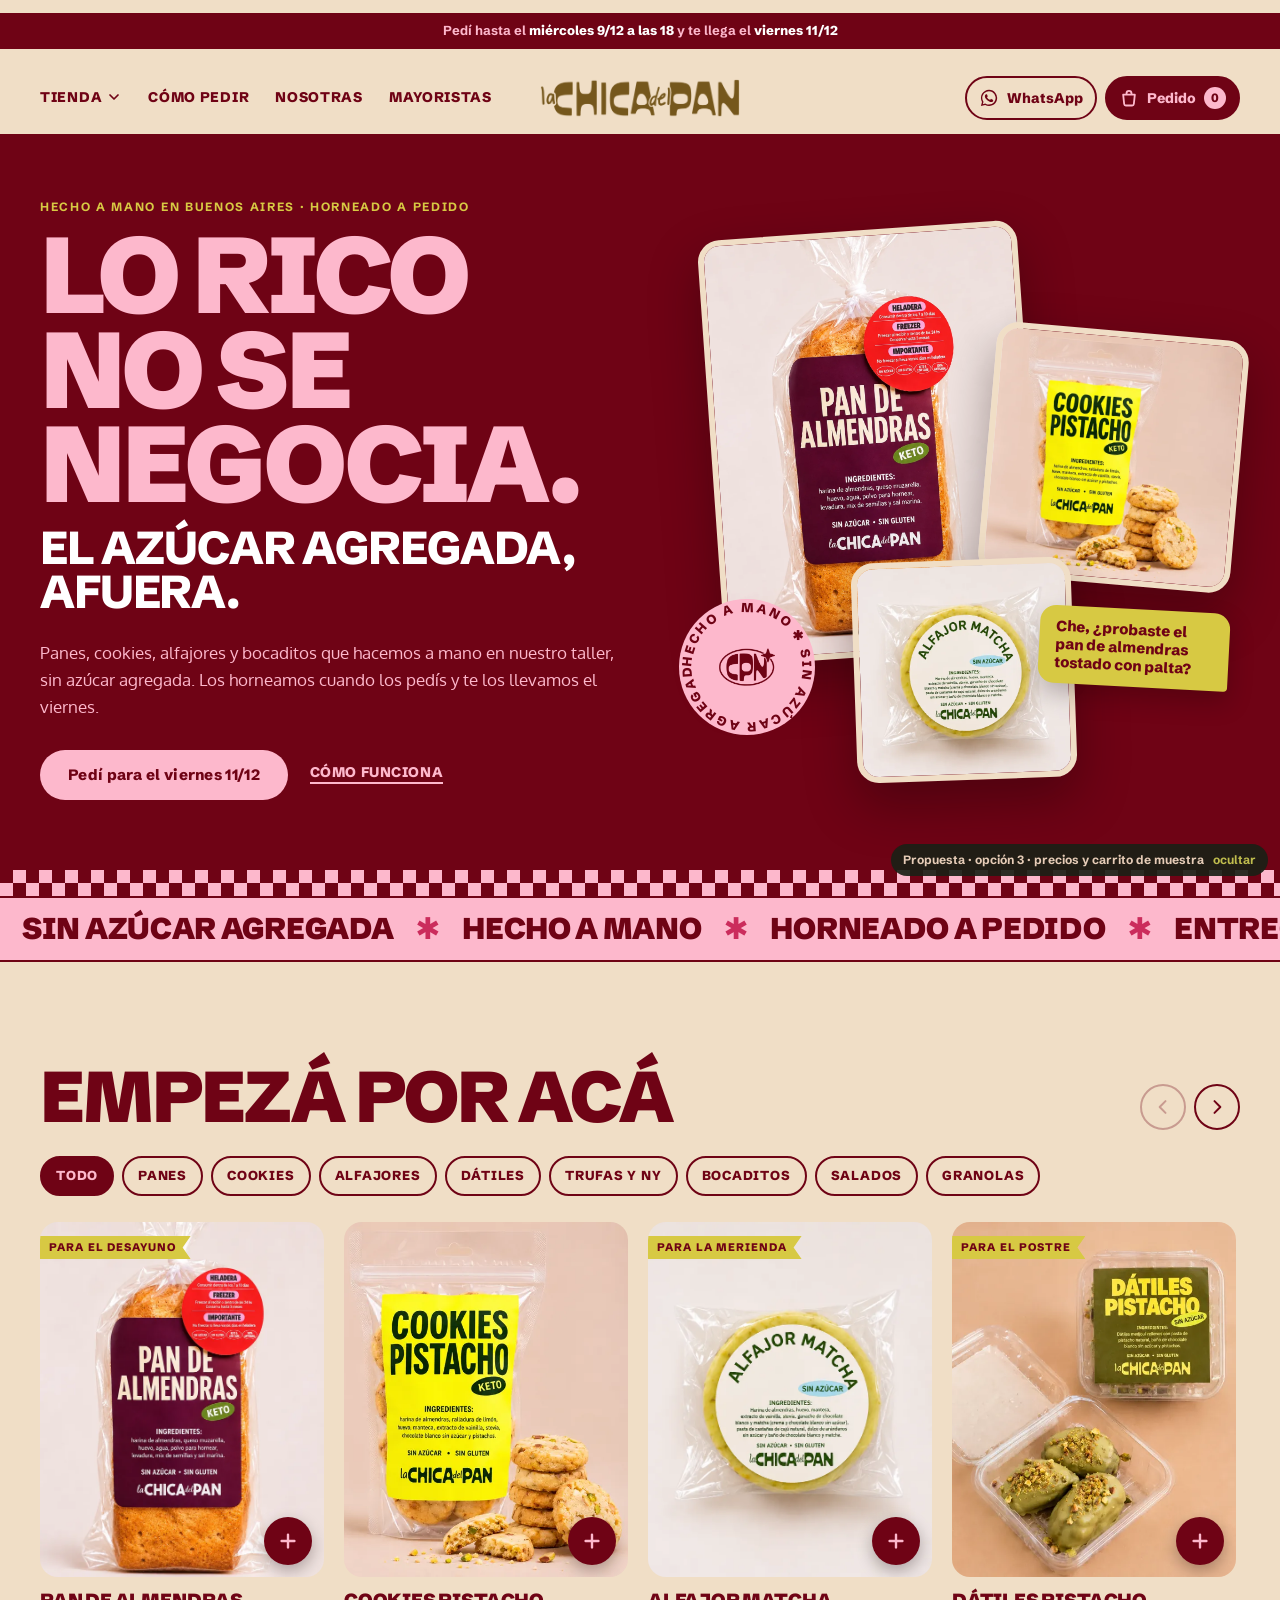
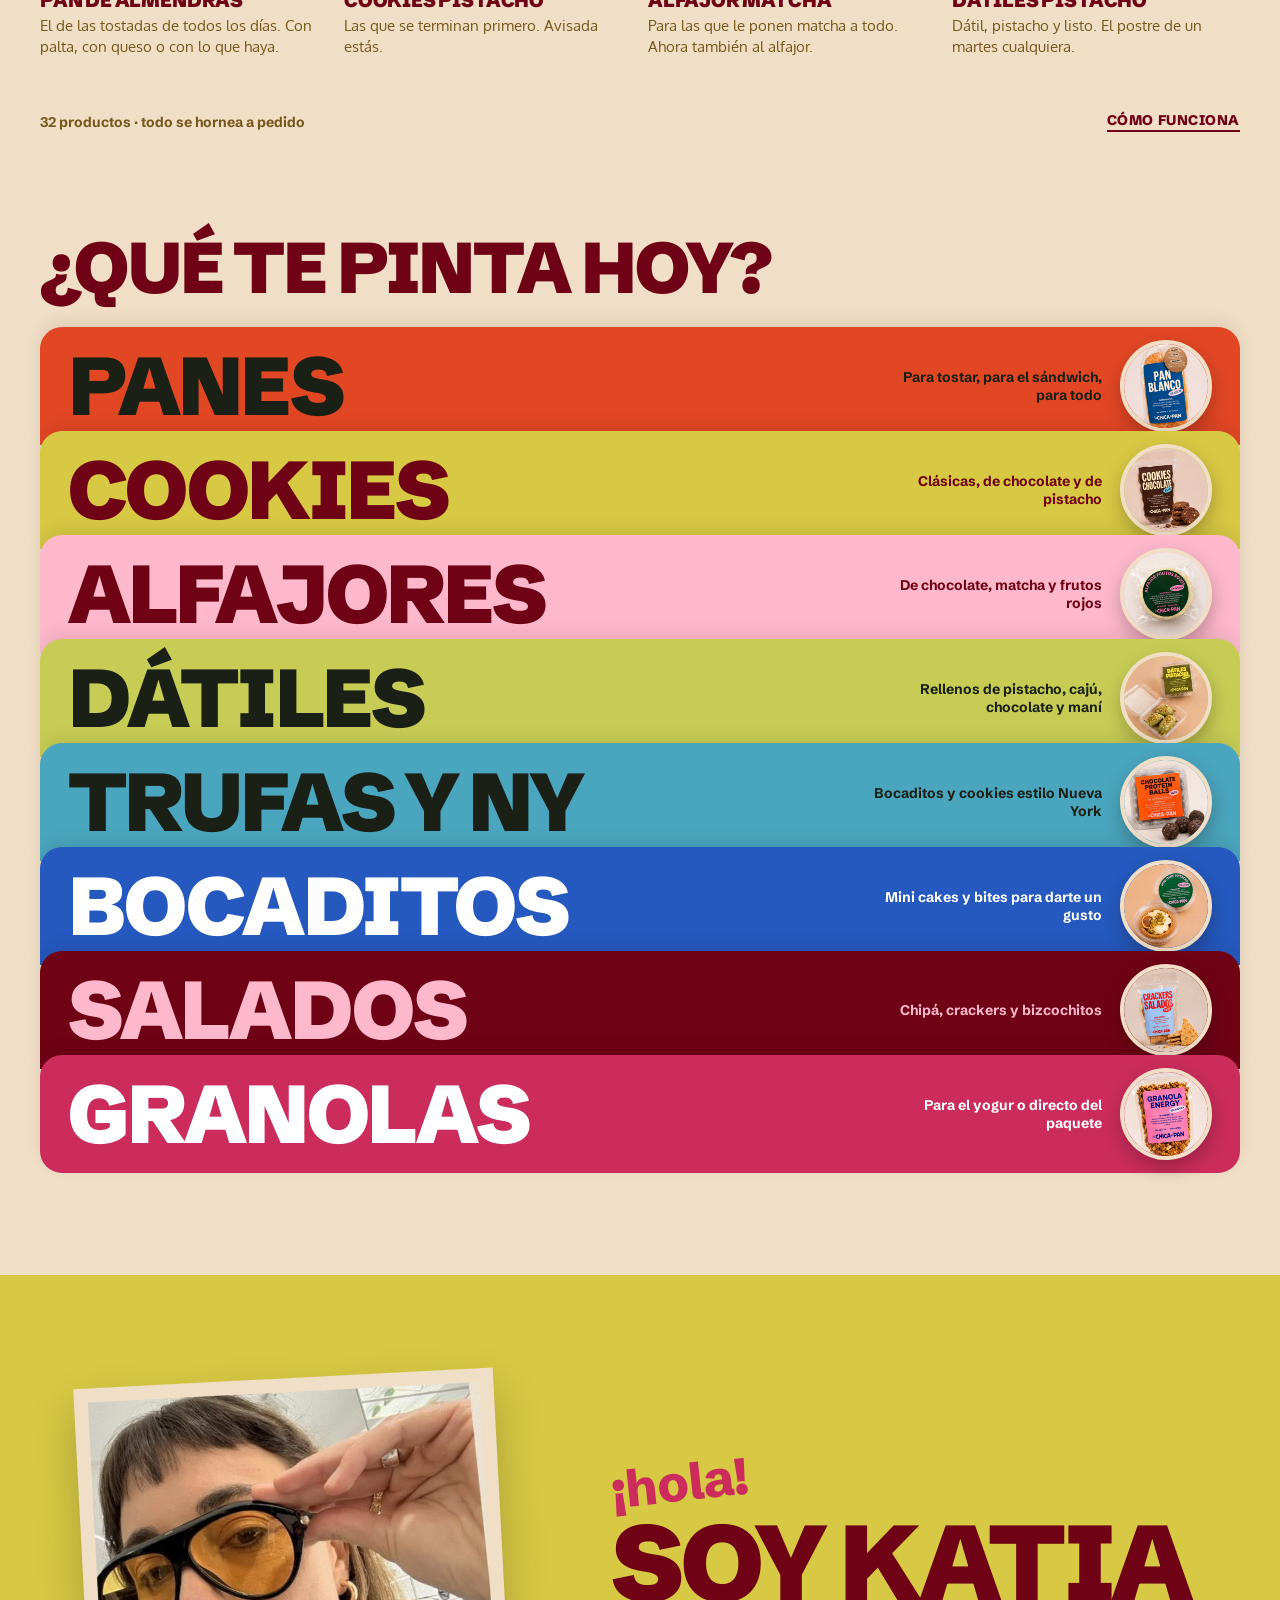
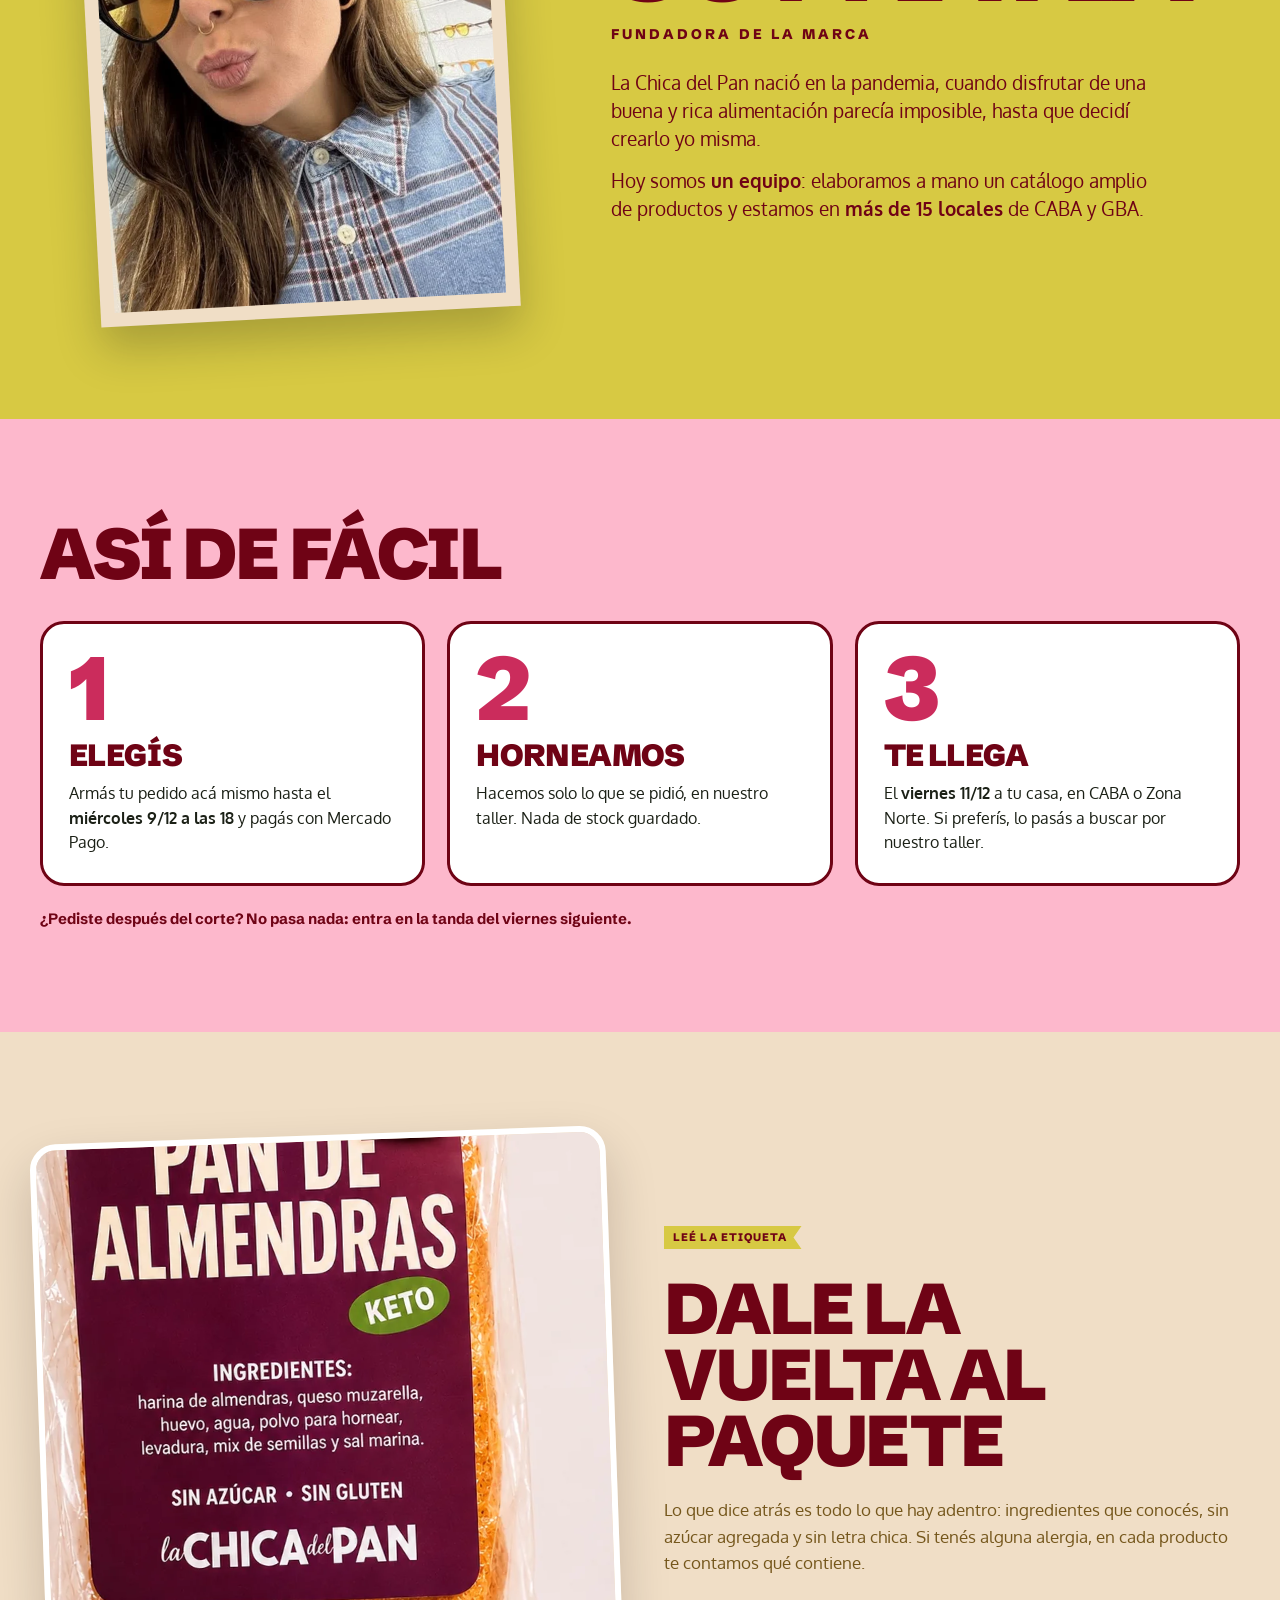
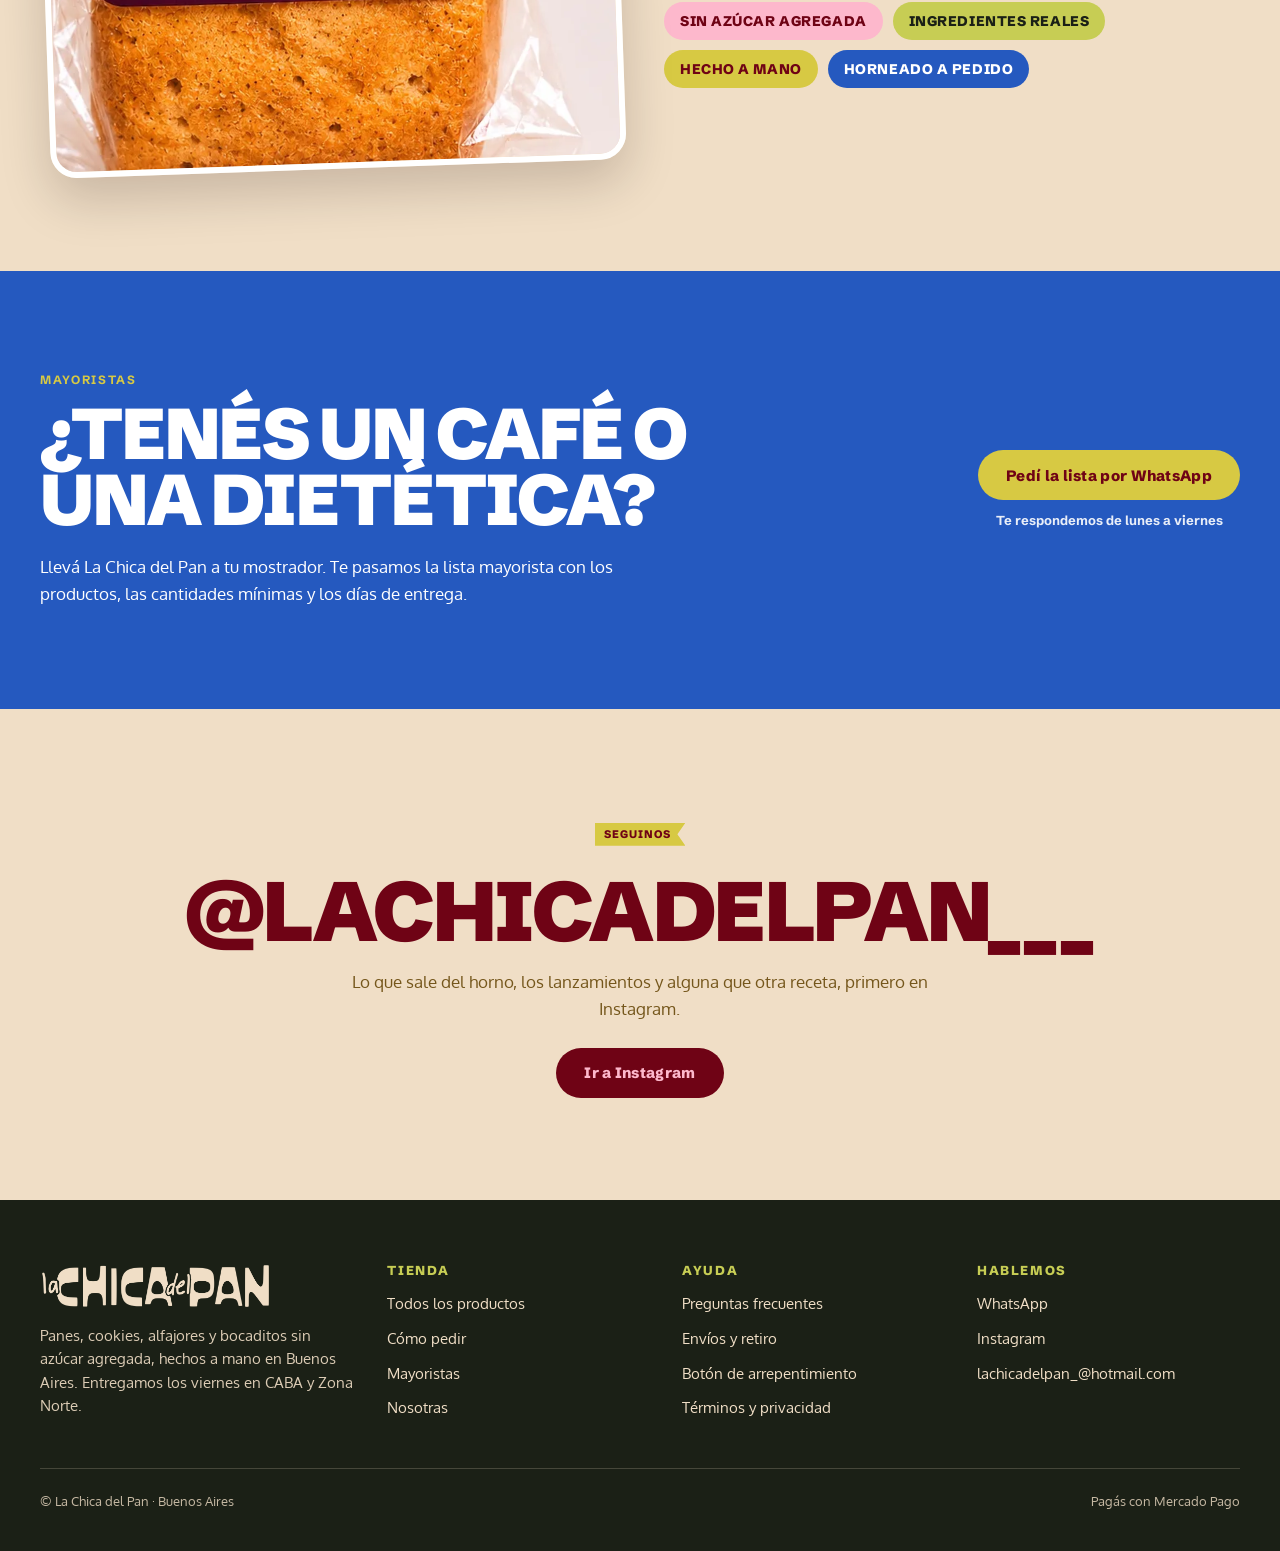
==== opcion-3/index.html @ 91acff7c "Opción 3: Nosotras solo con su texto; Buenos Aires" ====
<!doctype html>
<html lang="es-AR">
<head>
<meta charset="utf-8">
<meta name="viewport" content="width=device-width, initial-scale=1">
<meta name="robots" content="noindex, nofollow">
<title>La Chica del Pan · Lo rico no se negocia</title>
<meta name="description" content="Panes, cookies, alfajores y bocaditos sin azúcar agregada, hechos a mano y horneados a pedido. Pedí hasta el miércoles y te llega el viernes.">
<link rel="icon" href="../assets/marca/favicon.png">
<link rel="preconnect" href="https://fonts.googleapis.com">
<link rel="preconnect" href="https://fonts.gstatic.com" crossorigin>
<link href="https://fonts.googleapis.com/css2?family=Oxygen:wght@300;400;700&family=Schibsted+Grotesk:wght@400..900&display=swap" rel="stylesheet">
<link rel="stylesheet" href="o3.css">
</head>
<body>
<a class="sr-only" href="#contenido">Ir al contenido</a>

<p class="topbar">Pedí hasta el <strong data-corte>miércoles a las 18</strong> y te llega el <strong data-viernes>viernes</strong></p>

<header class="header">
  <div class="wrap header-in">
    <nav class="nav" aria-label="Principal">
      <button type="button" class="nav-tienda" data-mega-btn aria-expanded="false" aria-controls="mega">Tienda <svg viewBox="0 0 24 24" fill="none" stroke="currentColor" stroke-width="2.6" stroke-linecap="round" stroke-linejoin="round" aria-hidden="true"><path d="M6 9l6 6 6-6"/></svg></button>
      <a href="#como-pedir">Cómo pedir</a>
      <a href="#katia">Nosotras</a>
      <a href="#mayoristas">Mayoristas</a>
    </nav>
    <button type="button" class="ico-btn menu-btn" data-abrir="menu" aria-controls="menu" aria-expanded="false" aria-label="Abrir el menú">
      <svg viewBox="0 0 24 24" fill="none" stroke="currentColor" stroke-width="2.4" stroke-linecap="round"><path d="M4 7h16M4 12h16M4 17h10"/></svg>
    </button>
    <a href="index.html" class="logo" aria-label="La Chica del Pan, inicio"></a>
    <div class="acciones">
      <a class="ico-btn" href="#" data-wa="¡Hola! Quiero hacer una consulta." aria-label="Escribinos por WhatsApp">
        <svg viewBox="0 0 24 24" fill="currentColor"><path d="M12 2.2A9.7 9.7 0 0 0 3.6 16.7L2.3 21.7l5.1-1.3A9.7 9.7 0 1 0 12 2.2Zm0 17.7a8 8 0 0 1-4.1-1.1l-.3-.2-3 .8.8-2.9-.2-.3A8 8 0 1 1 12 19.9Zm4.4-6c-.2-.1-1.4-.7-1.7-.8-.2-.1-.4-.1-.5.1l-.7.9c-.1.2-.3.2-.5.1a6.6 6.6 0 0 1-3.3-2.9c-.2-.4.2-.4.7-1.2.1-.2 0-.3 0-.4l-.8-1.8c-.2-.5-.4-.4-.5-.4h-.5a.9.9 0 0 0-.7.3 2.8 2.8 0 0 0-.9 2.1 4.9 4.9 0 0 0 1 2.6 11.2 11.2 0 0 0 4.3 3.8c1.6.7 2.2.7 3 .6.5-.1 1.4-.6 1.6-1.1.2-.6.2-1 .1-1.1l-.5-.3Z"/></svg>
        <span class="wa-txt">WhatsApp</span>
      </a>
      <button type="button" class="ico-btn carrito-btn" data-abrir="pedido" aria-controls="pedido" aria-expanded="false" aria-label="Ver tu pedido">
        <svg viewBox="0 0 24 24" fill="none" stroke="currentColor" stroke-width="2.2" stroke-linejoin="round"><path d="M5 8h14l-1.2 11.2a2 2 0 0 1-2 1.8H8.2a2 2 0 0 1-2-1.8L5 8Z"/><path d="M9 8V6.5a3 3 0 0 1 6 0V8"/></svg>
        <span class="carrito-txt">Pedido</span><span class="contador">0</span>
      </button>
    </div>
  </div>
  <div class="mega" id="mega" data-mega hidden></div>
</header>

<main id="contenido">

<section class="hero" aria-labelledby="hero-t">
  <div class="hero-in">
    <div>
      <p class="eyebrow">Hecho a mano en Buenos Aires · Horneado a pedido</p>
      <h1 class="mega-t" id="hero-t"><span>Lo rico</span> <span>no se</span> <span>negocia.</span></h1>
      <p class="t-l hero-si">El azúcar agregada, afuera.</p>
      <p class="bajada">Panes, cookies, alfajores y bocaditos que hacemos a mano en nuestro taller, sin azúcar agregada. Los horneamos cuando los pedís y te los llevamos el viernes.</p>
      <div class="hero-ctas">
        <a class="btn btn-rosa" href="#tienda"><span>Pedí para el <span data-viernes>viernes</span></span></a>
        <a class="link" href="#como-pedir">Cómo funciona</a>
      </div>
    </div>
    <div class="collage" aria-hidden="true">
      <div class="foto f1"><img src="../assets/img/pan-de-almendras-1200.webp" alt="" width="1200" height="1600"></div>
      <div class="foto f2"><img src="../assets/img/cookies-pistacho-640.webp" alt="" width="640" height="640"></div>
      <div class="foto f3"><img src="../assets/img/alfajor-matcha-640.webp" alt="" width="640" height="853"></div>
      <div class="sello">
        <svg viewBox="0 0 140 140"><defs><path id="circ" d="M70 70m-56 0a56 56 0 1 1 112 0a56 56 0 1 1-112 0"/></defs>
          <circle cx="70" cy="70" r="69" fill="#FDB8CC"/>
          <text fill="#6F0315" font-family="Schibsted Grotesk, sans-serif" font-weight="800" font-size="13.2" letter-spacing="2.2"><textPath href="#circ">HECHO A MANO ✱ SIN AZÚCAR AGREGADA ✱ </textPath></text>
        </svg>
        <span class="iso"></span>
      </div>
      <p class="globo">Che, ¿probaste el pan de almendras tostado con palta?</p>
    </div>
  </div>
</section>

<div class="marquesina" aria-label="Sin azúcar agregada, hecho a mano, horneado a pedido, entregas los viernes en CABA y Zona Norte">
  <div class="marquesina-in" aria-hidden="true">
    <p><span>Sin azúcar agregada</span><i>✱</i><span>Hecho a mano</span><i>✱</i><span>Horneado a pedido</span><i>✱</i><span>Entregas los viernes</span><i>✱</i><span>CABA y Zona Norte</span><i>✱</i></p>
    <p><span>Sin azúcar agregada</span><i>✱</i><span>Hecho a mano</span><i>✱</i><span>Horneado a pedido</span><i>✱</i><span>Entregas los viernes</span><i>✱</i><span>CABA y Zona Norte</span><i>✱</i></p>
  </div>
</div>

<section class="sec" id="tienda" aria-labelledby="tienda-t">
  <div class="wrap">
    <div class="sec-head">
      <h2 class="t-xl" id="tienda-t">Empezá por acá</h2>
      <div class="flechas">
        <button type="button" class="flecha" data-flecha="-1" aria-label="Ver los anteriores"><svg viewBox="0 0 24 24" fill="none" stroke="currentColor" stroke-width="2.4" stroke-linecap="round" stroke-linejoin="round"><path d="M15 5l-7 7 7 7"/></svg></button>
        <button type="button" class="flecha" data-flecha="1" aria-label="Ver los siguientes"><svg viewBox="0 0 24 24" fill="none" stroke="currentColor" stroke-width="2.4" stroke-linecap="round" stroke-linejoin="round"><path d="M9 5l7 7-7 7"/></svg></button>
      </div>
    </div>
    <div class="filtros" role="group" aria-label="Filtrar por categoría">
      <button type="button" class="chip" data-filtro="todo" aria-pressed="true">Todo</button>
      <button type="button" class="chip" data-filtro="panes" aria-pressed="false">Panes</button>
      <button type="button" class="chip" data-filtro="cookies" aria-pressed="false">Cookies</button>
      <button type="button" class="chip" data-filtro="alfajores" aria-pressed="false">Alfajores</button>
      <button type="button" class="chip" data-filtro="datiles" aria-pressed="false">Dátiles</button>
      <button type="button" class="chip" data-filtro="trufas" aria-pressed="false">Trufas y NY</button>
      <button type="button" class="chip" data-filtro="bocaditos" aria-pressed="false">Bocaditos</button>
      <button type="button" class="chip" data-filtro="salados" aria-pressed="false">Salados</button>
      <button type="button" class="chip" data-filtro="granolas" aria-pressed="false">Granolas</button>
    </div>
    <div class="carril" id="carril" aria-live="polite"></div>
    <div class="tienda-pie">
      <span><span id="cuenta"></span> · todo se hornea a pedido</span>
      <a class="link" href="#como-pedir">Cómo funciona</a>
    </div>
  </div>
</section>

<section class="sec bandas-sec" aria-labelledby="bandas-t">
  <div class="wrap">
    <div class="sec-head"><h2 class="t-xl" id="bandas-t">¿Qué te pinta hoy?</h2></div>
    <div class="bandas">
      <a class="banda" href="#tienda" data-cat="panes"></a>
      <a class="banda" href="#tienda" data-cat="cookies"></a>
      <a class="banda" href="#tienda" data-cat="alfajores"></a>
      <a class="banda" href="#tienda" data-cat="datiles"></a>
      <a class="banda" href="#tienda" data-cat="trufas"></a>
      <a class="banda" href="#tienda" data-cat="bocaditos"></a>
      <a class="banda" href="#tienda" data-cat="salados"></a>
      <a class="banda" href="#tienda" data-cat="granolas"></a>
    </div>
  </div>
</section>

<section class="sec katia" id="katia" aria-labelledby="katia-t">
  <div class="wrap katia-in">
    <figure class="katia-foto"><img src="../assets/img/katia-foto.webp" alt="Katia, fundadora de La Chica del Pan" width="522" height="680" loading="lazy"></figure>
    <div class="katia-txt">
      <p class="katia-hola" aria-hidden="true">¡hola!</p>
      <h2 class="katia-t" id="katia-t"><span class="sr-only">¡Hola! </span>Soy Katia</h2>
      <p class="katia-rol">Fundadora de la marca</p>
      <p>La Chica del Pan nació en la pandemia, cuando disfrutar de una buena y rica alimentación parecía imposible, hasta que decidí crearlo yo misma.</p>
      <p>Hoy somos <strong>un equipo</strong>: elaboramos a mano un catálogo amplio de productos y estamos en <strong>más de 15 locales</strong> de CABA y GBA.</p>
    </div>
  </div>
</section>

<section class="sec pasos-sec" id="como-pedir" aria-labelledby="pasos-t">
  <div class="wrap">
    <h2 class="t-xl" id="pasos-t">Así de fácil</h2>
    <ol class="pasos">
      <li><span class="n">1</span><h3>Elegís</h3><p>Armás tu pedido acá mismo hasta el <strong data-corte>miércoles a las 18</strong> y pagás con Mercado Pago.</p></li>
      <li><span class="n">2</span><h3>Horneamos</h3><p>Hacemos solo lo que se pidió, en nuestro taller. Nada de stock guardado.</p></li>
      <li><span class="n">3</span><h3>Te llega</h3><p>El <strong data-viernes>viernes</strong> a tu casa, en CABA o Zona Norte. Si preferís, lo pasás a buscar por nuestro taller.</p></li>
    </ol>
    <p class="pasos-nota">¿Pediste después del corte? No pasa nada: entra en la tanda del viernes siguiente.</p>
  </div>
</section>

<section class="sec etiqueta" aria-labelledby="etiqueta-t">
  <div class="wrap etiqueta-in">
    <div class="etiqueta-foto"><img src="../assets/img/pan-de-almendras-etiqueta-1200.webp" alt="La etiqueta del pan de almendras, con la lista de ingredientes" width="710" height="780"></div>
    <div>
      <p class="flag">Leé la etiqueta</p>
      <h2 class="t-xl" id="etiqueta-t" style="margin-top:16px">Dale la vuelta al paquete</h2>
      <p class="bajada">Lo que dice atrás es todo lo que hay adentro: ingredientes que conocés, sin azúcar agregada y sin letra chica. Si tenés alguna alergia, en cada producto te contamos qué contiene.</p>
      <ul class="sellos">
        <li style="--c:#FDB8CC">Sin azúcar agregada</li>
        <li style="--c:#C7CD54;--t:#1B2016">Ingredientes reales</li>
        <li style="--c:#D7C943">Hecho a mano</li>
        <li style="--c:#2559BF;--t:#FFFFFF">Horneado a pedido</li>
      </ul>
    </div>
  </div>
</section>

<section class="sec mayo" id="mayoristas" aria-labelledby="mayo-t">
  <div class="wrap mayo-in">
    <div>
      <p class="eyebrow">Mayoristas</p>
      <h2 class="t-xl" id="mayo-t">¿Tenés un café o una dietética?</h2>
      <p class="bajada">Llevá La Chica del Pan a tu mostrador. Te pasamos la lista mayorista con los productos, las cantidades mínimas y los días de entrega.</p>
    </div>
    <div class="mayo-cta">
      <a class="btn" href="#" data-wa="¡Hola! Tengo un local y quiero la lista mayorista de La Chica del Pan.">Pedí la lista por WhatsApp</a>
      <small>Te respondemos de lunes a viernes</small>
    </div>
  </div>
</section>

<section class="sec insta" aria-labelledby="insta-t">
  <div class="wrap">
    <p class="flag">Seguinos</p>
    <h2 class="t-xl" id="insta-t" style="margin-top:16px"><a href="https://www.instagram.com/lachicadelpan___/" target="_blank" rel="noopener" style="text-decoration:none">@lachicadelpan___</a></h2>
    <p class="bajada">Lo que sale del horno, los lanzamientos y alguna que otra receta, primero en Instagram.</p>
    <a class="btn btn-bordo" href="https://www.instagram.com/lachicadelpan___/" target="_blank" rel="noopener">Ir a Instagram</a>
  </div>
</section>

</main>

<footer class="pie">
  <div class="wrap">
    <div class="pie-top">
      <div>
        <span class="logo" role="img" aria-label="La Chica del Pan"></span>
        <p>Panes, cookies, alfajores y bocaditos sin azúcar agregada, hechos a mano en Buenos Aires. Entregamos los viernes en CABA y Zona Norte.</p>
      </div>
      <div>
        <h4>Tienda</h4>
        <ul><li><a href="#tienda">Todos los productos</a></li><li><a href="#como-pedir">Cómo pedir</a></li><li><a href="#mayoristas">Mayoristas</a></li><li><a href="#katia">Nosotras</a></li></ul>
      </div>
      <div>
        <h4>Ayuda</h4>
        <ul><li><a href="#">Preguntas frecuentes</a></li><li><a href="#">Envíos y retiro</a></li><li><a href="#">Botón de arrepentimiento</a></li><li><a href="#">Términos y privacidad</a></li></ul>
      </div>
      <div>
        <h4>Hablemos</h4>
        <ul><li><a href="#" data-wa="¡Hola! Quiero hacer una consulta.">WhatsApp</a></li><li><a href="https://www.instagram.com/lachicadelpan___/" target="_blank" rel="noopener">Instagram</a></li><li><a href="mailto:lachicadelpan_@hotmail.com">lachicadelpan_@hotmail.com</a></li></ul>
      </div>
    </div>
    <div class="pie-base"><span>© La Chica del Pan · Buenos Aires</span><span>Pagás con Mercado Pago</span></div>
  </div>
</footer>

<div class="capa" aria-hidden="true"></div>
<aside class="cajon cajon-der" id="pedido" aria-label="Tu pedido" aria-hidden="true" inert>
  <div class="cajon-head"><h2>Tu pedido</h2><button type="button" class="cerrar" data-cerrar aria-label="Cerrar el pedido">✕</button></div>
  <div class="cajon-body">
    <div class="items"></div>
    <form class="envio" data-envio novalidate hidden>
      <label class="envio-t" for="cp">Calculá el envío</label>
      <div class="envio-fila">
        <input id="cp" name="cp" type="text" inputmode="numeric" autocomplete="postal-code" placeholder="Tu código postal" maxlength="8" aria-describedby="cp-ayuda">
        <button type="submit" class="btn btn-bordo">Calcular</button>
      </div>
      <p class="envio-ayuda" id="cp-ayuda">Por ejemplo, 1636. Entregamos los viernes en CABA y Zona Norte.</p>
      <p class="envio-error" role="alert" hidden></p>
      <fieldset class="envio-opciones" hidden><legend class="sr-only">Cómo lo recibís</legend></fieldset>
    </form>
  </div>
  <div class="cajon-pie" hidden>
    <p>Llega el <span data-viernes>viernes</span> si lo cerrás hasta el <span data-corte>miércoles a las 18</span>.</p>
    <button type="button" class="btn btn-bordo" data-finalizar>Finalizar pedido</button>
  </div>
</aside>
<aside class="cajon cajon-izq menu-movil" id="menu" aria-label="Menú" aria-hidden="true" inert>
  <div class="cajon-head"><span class="logo" style="width:150px" role="img" aria-label="La Chica del Pan"></span><button type="button" class="cerrar" data-cerrar aria-label="Cerrar el menú">✕</button></div>
  <nav aria-label="Menú del celular"><a href="#tienda">Tienda</a><a href="#como-pedir">Cómo pedir</a><a href="#katia">Nosotras</a><a href="#mayoristas">Mayoristas</a></nav>
  <div class="cats" data-menu-cats></div>
</aside>
<div class="aviso" role="status" aria-live="polite"><span></span><button type="button">Ver pedido</button></div>
<p class="cinta-prop">Propuesta · opción 3 · precios y carrito de muestra <button type="button" aria-label="Ocultar este aviso">ocultar</button></p>

<script src="../assets/js/data.js"></script>
<script src="o3.js"></script>
</body>
</html>
---- opcion-3/o3.css ----
/* La Chica del Pan · opción 3 (25/11/2026)
   Dirección: lo de Ghia (títulos enormes en mayúscula, bloques de color, banda que corre, productos protagonistas,
   bandas de categorías apiladas) con su manual: Schibsted Grotesk + Oxygen, paleta de marca + colores del feed,
   su logo y su ilustración como la voz de la marca. Textos de venta nuestros, tono «charla entre amigas». */

:root {
  --bordo: #6F0315;
  --rosa: #FDB8CC;
  --crema: #F0DEC6;
  --fondo: #F0DEC6;   /* crema del manual */
  --blanco: #FFFFFF;
  --terracota: #E24724;
  --marron: #75571C;
  --verde: #1B2016;
  --amarillo: #D7C943;
  --lima: #C7CD54;
  --azul: #2559BF;
  --fucsia: #CB2C5C;
  --turquesa: #4AA5BE;
  --tinta: #1B2016;   /* verde oscuro del manual */
  --display: 'Schibsted Grotesk', system-ui, sans-serif;
  --texto: 'Oxygen', system-ui, sans-serif;
  --r: 18px;
  --wrap: 1240px;
  --gutter: 20px;
}

*, *::before, *::after { box-sizing: border-box; }
html { -webkit-text-size-adjust: 100%; scroll-behavior: smooth; }
body { margin: 0; background: var(--fondo); color: var(--tinta); font: 400 16px/1.55 var(--texto); overflow-x: hidden; }
img { display: block; max-width: 100%; height: auto; }
a { color: inherit; }
button { font: inherit; color: inherit; cursor: pointer; }
:focus-visible { outline: 3px solid var(--fucsia); outline-offset: 3px; border-radius: 6px; }
.sr-only { position: absolute; width: 1px; height: 1px; overflow: hidden; clip: rect(0 0 0 0); white-space: nowrap; }
.wrap { max-width: var(--wrap); margin: 0 auto; padding: 0 var(--gutter); }

/* ---------- Tipos ---------- */
.mega-t { font: 900 clamp(46px, 8.4vw, 124px)/.88 var(--display); letter-spacing: -.035em; text-transform: uppercase; margin: 0; }
.t-xl { font: 900 clamp(38px, 5.6vw, 84px)/.92 var(--display); letter-spacing: -.03em; text-transform: uppercase; margin: 0; }
.t-l { font: 800 clamp(30px, 3.6vw, 52px)/.95 var(--display); letter-spacing: -.025em; text-transform: uppercase; margin: 0; }
.eyebrow { font: 700 12px/1.2 var(--display); letter-spacing: .14em; text-transform: uppercase; margin: 0 0 14px; }
.flag { display: inline-block; background: var(--amarillo); color: var(--bordo); font: 800 11px/1 var(--display); letter-spacing: .1em; text-transform: uppercase; padding: 6px 14px 6px 9px; clip-path: polygon(0 0, 100% 0, calc(100% - 8px) 50%, 100% 100%, 0 100%); }
.bajada { font-size: clamp(16px, 1.35vw, 19px); line-height: 1.55; max-width: 34em; }

/* ---------- Botones ---------- */
.btn { display: inline-flex; align-items: center; justify-content: center; gap: 10px; min-height: 50px; padding: 0 26px; border-radius: 999px; border: 2px solid transparent; font: 800 15px/1 var(--display); letter-spacing: .02em; text-decoration: none; transition: transform .15s ease, background .15s ease, color .15s ease; }
.btn:hover { transform: translateY(-2px); }
.btn:active { transform: translateY(0); }
.btn-rosa { background: var(--rosa); color: var(--bordo); }
.btn-rosa:hover { background: #fff; }
.btn-bordo { background: var(--bordo); color: var(--rosa); }
.btn-bordo:hover { background: var(--fucsia); color: #fff; }
.btn-linea { border-color: currentColor; background: transparent; }
.btn-linea:hover { background: currentColor; }
.btn-linea:hover span { color: var(--bordo); }
.link { font: 800 14px/1 var(--display); letter-spacing: .04em; text-transform: uppercase; text-decoration: none; border-bottom: 2px solid currentColor; padding-bottom: 3px; }

/* ---------- Barra de arriba ---------- */
.topbar { background: var(--bordo); color: var(--rosa); text-align: center; font: 700 13px/1.35 var(--display); padding: 9px var(--gutter); }
.topbar strong { color: #fff; font-weight: 800; }

/* ---------- Encabezado ---------- */
.header { position: sticky; top: 0; z-index: 40; background: var(--fondo); border-bottom: 2px solid var(--bordo); }
.header-in { display: grid; grid-template-columns: 1fr auto 1fr; align-items: center; min-height: 72px; gap: 12px; }
.nav { display: flex; gap: 26px; }
.nav a { font: 800 14px/1 var(--display); letter-spacing: .05em; text-transform: uppercase; text-decoration: none; color: var(--bordo); padding: 8px 0; border-bottom: 2px solid transparent; }
.nav a:hover { border-color: var(--bordo); }
.logo { display: block; width: 200px; aspect-ratio: 900 / 173; background: var(--marron); -webkit-mask: url(../assets/marca/logo.png) center / contain no-repeat; mask: url(../assets/marca/logo.png) center / contain no-repeat; }
.acciones { display: flex; justify-content: flex-end; align-items: center; gap: 8px; }
.ico-btn { display: inline-flex; align-items: center; justify-content: center; gap: 8px; min-width: 44px; height: 44px; padding: 0 12px; border-radius: 999px; border: 2px solid var(--bordo); background: transparent; color: var(--bordo); font: 800 14px/1 var(--display); text-decoration: none; }
.ico-btn svg { width: 20px; height: 20px; }
.ico-btn:hover { background: var(--bordo); color: var(--rosa); }
.carrito-btn { background: var(--bordo); color: var(--rosa); }
.carrito-btn:hover { background: var(--fucsia); color: #fff; border-color: var(--fucsia); }
.contador { display: inline-grid; place-items: center; min-width: 22px; height: 22px; border-radius: 99px; background: var(--rosa); color: var(--bordo); font-size: 12px; padding: 0 6px; }
.contador.salta { animation: salta .4s ease; }
@keyframes salta { 50% { transform: scale(1.35); } }
.menu-btn { display: none; }

/* ---------- Hero ---------- */
.hero { background: var(--bordo); color: var(--rosa); position: relative; overflow: hidden; }
.hero::after { content: ''; position: absolute; inset: auto 0 0 0; height: 26px; background: conic-gradient(var(--rosa) 25%, transparent 0 50%, var(--rosa) 0 75%, transparent 0) 0 0 / 26px 26px; }
.hero-in { display: grid; grid-template-columns: 1.05fr .95fr; gap: 40px; align-items: center; padding: 64px var(--gutter) 96px; max-width: var(--wrap); margin: 0 auto; }
.hero .eyebrow { color: var(--amarillo); }
.hero h1 span { display: block; }
.hero-si { color: #fff; margin-top: 14px; }
.hero h1 .si { color: #fff; }
.hero .bajada { color: var(--rosa); margin: 26px 0 30px; }
.hero-ctas { display: flex; flex-wrap: wrap; align-items: center; gap: 14px 22px; }
.hero-ctas .link { color: var(--rosa); }
.hero-nota { margin: 18px 0 0; font: 700 13px/1.4 var(--display); color: var(--rosa); opacity: .85; }
.collage { position: relative; aspect-ratio: 1 / 1.02; max-width: 560px; justify-self: center; width: 100%; }
.collage .foto { position: absolute; border-radius: 22px; overflow: hidden; box-shadow: 0 22px 50px rgba(20, 0, 5, .35); border: 6px solid var(--fondo); }
.collage .foto img { width: 100%; height: 100%; object-fit: cover; }
.collage .f1 { left: 4%; top: 2%; width: 58%; aspect-ratio: 3 / 4; transform: rotate(-4deg); }
.collage .f2 { right: 0; top: 20%; width: 46%; aspect-ratio: 1; transform: rotate(5deg); }
.collage .f3 { left: 30%; bottom: 0; width: 40%; aspect-ratio: 1; transform: rotate(-2deg); }
.sello { position: absolute; width: 138px; height: 138px; left: -2%; bottom: 8%; z-index: 3; }
.sello svg { width: 100%; height: 100%; animation: gira 18s linear infinite; }
.sello .iso { position: absolute; inset: 30%; background: var(--bordo); -webkit-mask: url(../assets/marca/isologo.png) center / contain no-repeat; mask: url(../assets/marca/isologo.png) center / contain no-repeat; }
@keyframes gira { to { transform: rotate(360deg); } }
.globo { position: absolute; right: 2%; bottom: 14%; z-index: 3; background: var(--amarillo); color: var(--bordo); font: 800 15px/1.2 var(--display); padding: 12px 16px; border-radius: 16px 16px 4px 16px; max-width: 190px; transform: rotate(3deg); box-shadow: 0 10px 24px rgba(20, 0, 5, .25); }

/* ---------- Banda que corre ---------- */
.marquesina { background: var(--rosa); color: var(--bordo); overflow: hidden; border-block: 2px solid var(--bordo); }
.marquesina-in { display: flex; width: max-content; animation: corre 32s linear infinite; }
.marquesina:hover .marquesina-in { animation-play-state: paused; }
.marquesina p { margin: 0; display: flex; align-items: center; white-space: nowrap; font: 900 clamp(20px, 2.4vw, 30px)/1 var(--display); letter-spacing: -.01em; text-transform: uppercase; padding: 16px 0; }
.marquesina p span { padding: 0 22px; }
.marquesina p i { font-style: normal; color: var(--fucsia); }
@keyframes corre { to { transform: translateX(-50%); } }

/* ---------- Secciones ---------- */
.sec { padding: clamp(64px, 8vw, 110px) 0; }
.sec-head { display: flex; align-items: flex-end; justify-content: space-between; gap: 20px; flex-wrap: wrap; margin-bottom: 26px; }
.sec-head .t-xl, .sec-head .t-l { color: var(--bordo); }

/* Tienda: filtros + carrusel */
.filtros { display: flex; gap: 8px; flex-wrap: wrap; margin: 0 0 22px; }
.chip { border: 2px solid var(--bordo); background: transparent; color: var(--bordo); border-radius: 999px; font: 800 13px/1 var(--display); letter-spacing: .06em; text-transform: uppercase; padding: 10px 14px; min-height: 40px; }
.chip:hover { background: var(--rosa); }
.chip[aria-pressed="true"] { background: var(--bordo); color: var(--rosa); }
.flechas { display: flex; gap: 8px; }
.flecha { width: 46px; height: 46px; border-radius: 50%; border: 2px solid var(--bordo); background: var(--fondo); color: var(--bordo); display: grid; place-items: center; }
.flecha:hover { background: var(--bordo); color: var(--rosa); }
.flecha:disabled { opacity: .3; pointer-events: none; }
.flecha svg { width: 20px; height: 20px; }
.carril { display: grid; grid-auto-flow: column; grid-auto-columns: calc((100% - 3 * 20px) / 4); gap: 20px; overflow-x: auto; scroll-snap-type: x mandatory; scrollbar-width: none; padding: 4px 2px 10px; }
.carril::-webkit-scrollbar { display: none; }
.card { scroll-snap-align: start; display: flex; flex-direction: column; min-width: 0; }
.card-foto { position: relative; display: block; border-radius: var(--r); overflow: hidden; aspect-ratio: 4 / 5; background: var(--c, var(--crema)); }
.card-foto img { width: 100%; height: 100%; object-fit: cover; transition: transform .35s ease; }
.card:hover .card-foto img { transform: scale(1.04); }
.card .flag { position: absolute; left: 0; top: 14px; z-index: 2; }
.sumar { position: absolute; right: 12px; bottom: 12px; z-index: 2; width: 48px; height: 48px; border-radius: 50%; border: 0; background: var(--bordo); color: var(--rosa); display: grid; place-items: center; box-shadow: 0 6px 16px rgba(20, 0, 5, .3); transition: transform .15s ease, background .15s ease; }
.sumar:hover { transform: scale(1.08); background: var(--fucsia); color: #fff; }
.sumar svg { width: 22px; height: 22px; }
.sumar.ok { background: var(--lima); color: var(--verde); }
.card h3 { margin: 14px 0 4px; font: 900 19px/1.05 var(--display); letter-spacing: -.01em; text-transform: uppercase; color: var(--bordo); }
.card h3 a { text-decoration: none; }
.card h3 a:hover { text-decoration: underline; text-underline-offset: 3px; }
.card p { margin: 0; font-size: 14.5px; line-height: 1.45; color: var(--marron); }
.tienda-pie { display: flex; justify-content: space-between; align-items: center; gap: 16px; flex-wrap: wrap; margin-top: 26px; font: 700 14px/1.4 var(--display); color: var(--marron); }
.tienda-pie .link { color: var(--bordo); }

/* Bandas apiladas de categorías */
.bandas-sec { padding-top: 0; }
.bandas { display: grid; gap: 0; }
.banda { --alto: 118px; position: relative; display: flex; align-items: center; justify-content: space-between; gap: 18px; min-height: var(--alto); padding: 0 28px; margin-top: -14px; border-radius: 22px 22px 0 0; background: var(--c); color: var(--t, var(--bordo)); text-decoration: none; border: 0; width: 100%; text-align: left; transition: transform .2s ease, padding .2s ease; box-shadow: 0 -6px 16px rgba(20, 0, 5, .08); }
.banda:first-child { margin-top: 0; }
.banda:last-child { border-radius: 22px; }
.banda:hover, .banda:focus-visible { transform: translateY(-8px); }
.banda b { flex: 1; min-width: 0; font: 900 clamp(34px, 6.4vw, 96px)/1 var(--display); letter-spacing: -.035em; text-transform: uppercase; }
.banda small { max-width: 230px; text-align: right; font: 700 14px/1.3 var(--display); }
.banda .mini { flex: none; width: 92px; height: 92px; border-radius: 50%; overflow: hidden; border: 4px solid var(--fondo); transform: rotate(-6deg); box-shadow: 0 8px 18px rgba(20, 0, 5, .25); }
.banda .mini img { width: 100%; height: 100%; object-fit: cover; }

/* Katia (como su placa de Instagram: amarillo, foto tipo polaroid, «¡hola! SOY KATIA») */
.katia { background: var(--amarillo); color: var(--bordo); }
.katia-in { display: grid; grid-template-columns: .9fr 1.1fr; gap: 56px; align-items: center; }
.katia-foto { margin: 0; justify-self: center; width: 100%; max-width: 420px; padding: 14px; background: var(--fondo); transform: rotate(-3deg); box-shadow: 0 22px 44px rgba(27, 32, 22, .25); }
.katia-foto img { display: block; width: 100%; height: auto; }
.katia-hola { display: inline-block; margin: 0 0 8px; font: 800 clamp(34px, 4vw, 56px)/1 var(--display); letter-spacing: -.02em; color: var(--fucsia); transform: rotate(-6deg); }
.katia-t { margin: 0; font: 900 clamp(60px, 8.4vw, 124px)/.86 var(--display); letter-spacing: -.04em; text-transform: uppercase; color: var(--bordo); }
.katia-rol { margin: 16px 0 26px; font: 800 14px/1.3 var(--display); letter-spacing: .22em; text-transform: uppercase; color: var(--bordo); }
.katia-txt > p:not(.katia-hola):not(.katia-rol) { margin: 0 0 14px; max-width: 30em; font-size: clamp(17px, 1.45vw, 21px); line-height: 1.5; color: var(--bordo); }

/* Cómo funciona */
.pasos-sec { background: var(--rosa); color: var(--bordo); }
.pasos { list-style: none; margin: 34px 0 0; padding: 0; display: grid; grid-template-columns: repeat(3, 1fr); gap: 22px; counter-reset: paso; }
.pasos li { background: var(--blanco); border: 3px solid var(--bordo); border-radius: 24px; padding: 26px 26px 28px; position: relative; }
.pasos .n { display: block; font: 900 clamp(64px, 7vw, 104px)/.85 var(--display); letter-spacing: -.05em; color: var(--fucsia); }
.pasos h3 { font: 900 clamp(24px, 2.4vw, 32px)/1 var(--display); text-transform: uppercase; letter-spacing: -.02em; margin: 14px 0 10px; }
.pasos p { margin: 0; color: var(--tinta); font-size: 16px; }
.pasos-nota { margin: 22px 0 0; font: 700 15px/1.45 var(--display); }

/* Etiqueta */
.etiqueta-in { display: grid; grid-template-columns: 1fr 1fr; gap: 48px; align-items: center; }
.etiqueta-foto { position: relative; border-radius: 26px; overflow: hidden; aspect-ratio: 4 / 4.4; transform: rotate(-2deg); border: 6px solid #fff; box-shadow: 0 22px 50px rgba(20, 0, 5, .18); }
.etiqueta-foto img { width: 100%; height: 100%; object-fit: cover; }
.etiqueta .t-xl { color: var(--bordo); }
.etiqueta .bajada { margin: 22px 0 26px; color: var(--marron); }
.sellos { display: flex; flex-wrap: wrap; gap: 10px; margin: 0; padding: 0; list-style: none; }
.sellos li { font: 800 14px/1 var(--display); text-transform: uppercase; letter-spacing: .04em; padding: 12px 16px; border-radius: 999px; background: var(--c); color: var(--t, var(--bordo)); }

/* Mayoristas */
.mayo { background: var(--azul); color: var(--blanco); }
.mayo-in { display: grid; grid-template-columns: 1.3fr .7fr; gap: 40px; align-items: center; }
.mayo .eyebrow { color: var(--amarillo); }
.mayo .bajada { color: var(--blanco); margin: 20px 0 0; }
.mayo-cta { justify-self: end; display: grid; gap: 12px; text-align: center; }
.mayo-cta .btn { background: var(--amarillo); color: var(--bordo); }
.mayo-cta .btn:hover { background: #fff; }
.mayo-cta small { font: 700 13px/1.35 var(--display); opacity: .9; }

/* Instagram */
.insta { text-align: center; }
.insta .t-xl { color: var(--bordo); font-size: clamp(27px, 7.4vw, 84px); overflow-wrap: anywhere; }
.insta .bajada { margin: 18px auto 26px; color: var(--marron); }

/* Pie */
.pie { background: var(--verde); color: var(--crema); padding: 64px 0 40px; }
.pie-top { display: grid; grid-template-columns: 1.2fr 1fr 1fr 1fr; gap: 32px; }
.pie .logo { background: var(--crema); width: 230px; }
.pie p { margin: 16px 0 0; font-size: 15px; line-height: 1.55; opacity: .9; }
.pie h4 { margin: 0 0 14px; font: 800 13px/1 var(--display); letter-spacing: .12em; text-transform: uppercase; color: var(--lima); }
.pie ul { list-style: none; margin: 0; padding: 0; display: grid; gap: 10px; }
.pie ul a { text-decoration: none; font-size: 15px; }
.pie ul a:hover { text-decoration: underline; }
.pie-base { margin-top: 48px; padding-top: 22px; border-top: 1px solid rgba(240, 222, 198, .25); display: flex; justify-content: space-between; gap: 16px; flex-wrap: wrap; font-size: 13px; opacity: .8; }

/* ---------- Ficha de producto ---------- */
.migas { font: 700 13px/1.4 var(--display); color: var(--marron); padding: 18px 0 0; }
.migas a { text-decoration: none; opacity: .75; }
.migas a:hover { opacity: 1; text-decoration: underline; }
.pdp { display: grid; grid-template-columns: 1.1fr .9fr; gap: clamp(28px, 4vw, 64px); padding: 22px 0 70px; align-items: start; }
.galeria { position: sticky; top: 96px; }
.galeria-main { position: relative; border-radius: 26px; overflow: hidden; aspect-ratio: 4 / 5; background: var(--rosa); }
.galeria-main img { width: 100%; height: 100%; object-fit: cover; }
.galeria-main .flag { position: absolute; left: 0; top: 18px; }
.miniaturas { display: flex; gap: 10px; margin-top: 12px; }
.miniaturas button { width: 84px; height: 84px; padding: 0; border-radius: 14px; overflow: hidden; border: 3px solid transparent; background: var(--crema); }
.miniaturas button[aria-current="true"] { border-color: var(--bordo); }
.miniaturas img { width: 100%; height: 100%; object-fit: cover; }
.pdp-info h1 { color: var(--bordo); margin: 14px 0 12px; }
.pdp-gancho { font: 800 clamp(22px, 2.2vw, 28px)/1.15 var(--display); color: var(--fucsia); margin: 0 0 16px; letter-spacing: -.01em; }
.pdp-info .bajada { margin: 0 0 18px; }
.pres { font: 700 14px/1.4 var(--display); color: var(--bordo); margin: 0 0 20px; }
.compra { display: flex; gap: 12px; flex-wrap: wrap; align-items: center; }
.cant { display: inline-flex; align-items: center; border: 2px solid var(--bordo); border-radius: 999px; height: 50px; }
.cant button { width: 46px; height: 46px; border: 0; background: transparent; color: var(--bordo); font: 800 22px/1 var(--display); border-radius: 50%; }
.cant button:hover { background: var(--rosa); }
.cant output { min-width: 30px; text-align: center; font: 800 17px/1 var(--display); color: var(--bordo); }
.compra .btn { flex: 1 1 220px; }
.pago { margin: 12px 0 0; font-size: 14px; color: var(--marron); }
.entrega { margin: 24px 0; background: var(--bordo); color: var(--rosa); border-radius: 22px; padding: 20px 22px; }
.entrega p { margin: 0; font: 700 17px/1.35 var(--display); }
.entrega strong { color: #fff; }
.entrega ul { margin: 14px 0 0; padding: 0; list-style: none; display: grid; gap: 6px; font-size: 14.5px; color: var(--rosa); }
.entrega li::before { content: '✱ '; color: var(--amarillo); }
.contiene { margin: 0 0 16px; padding: 14px 16px; border-radius: 14px; background: var(--amarillo); color: var(--bordo); font: 700 15px/1.4 var(--display); }
.acordeon details { border-top: 2px solid var(--bordo); }
.acordeon details:last-child { border-bottom: 2px solid var(--bordo); }
.acordeon summary { list-style: none; display: flex; justify-content: space-between; align-items: center; padding: 16px 2px; font: 900 16px/1 var(--display); text-transform: uppercase; letter-spacing: .02em; color: var(--bordo); cursor: pointer; }
.acordeon summary::-webkit-details-marker { display: none; }
.acordeon summary::after { content: '+'; font-size: 24px; transition: transform .2s ease; }
.acordeon details[open] summary::after { transform: rotate(45deg); }
.acordeon .cuerpo { padding: 0 2px 18px; font-size: 15.5px; }
.acordeon dl { display: grid; grid-template-columns: auto 1fr; gap: 6px 14px; margin: 0; }
.acordeon dt { font-weight: 700; }
.acordeon dd { margin: 0; }
.wa-linea { margin: 18px 0 0; font-size: 15px; }
.barra-compra { display: none; }

/* ---------- Carrito ---------- */
.capa { position: fixed; inset: 0; background: rgba(27, 32, 22, .55); z-index: 60; opacity: 0; pointer-events: none; transition: opacity .2s ease; }
.capa.abierta { opacity: 1; pointer-events: auto; }
.cajon { position: fixed; top: 0; bottom: 0; z-index: 70; width: min(420px, 92vw); background: var(--fondo); display: flex; flex-direction: column; transition: transform .25s ease; }
.cajon-der { right: 0; transform: translateX(100%); border-left: 3px solid var(--bordo); }
.cajon-izq { left: 0; transform: translateX(-100%); border-right: 3px solid var(--bordo); }
.cajon.abierto { transform: none; }
.cajon-head { display: flex; justify-content: space-between; align-items: center; padding: 18px 20px; border-bottom: 2px solid var(--bordo); }
.cajon-head h2 { margin: 0; font: 900 24px/1 var(--display); text-transform: uppercase; color: var(--bordo); }
.cerrar { width: 44px; height: 44px; border-radius: 50%; border: 2px solid var(--bordo); background: transparent; color: var(--bordo); font-size: 22px; line-height: 1; }
.cajon-body { flex: 1; overflow-y: auto; padding: 16px 20px; }
.cajon-pie { padding: 16px 20px 22px; border-top: 2px solid var(--bordo); display: grid; gap: 10px; }
.cajon-pie .btn { width: 100%; }
.cajon-pie p { margin: 0; font: 700 14px/1.4 var(--display); color: var(--bordo); }
.vacio { text-align: center; padding: 30px 6px; color: var(--bordo); font: 700 16px/1.45 var(--display); }
.item { display: grid; grid-template-columns: 64px 1fr auto; gap: 12px; align-items: center; padding: 10px 0; border-bottom: 1px dashed rgba(111, 3, 21, .3); }
.item img { width: 64px; height: 64px; border-radius: 12px; object-fit: cover; }
.item b { display: block; font: 800 15px/1.15 var(--display); text-transform: uppercase; color: var(--bordo); }
.item .cant { height: 38px; margin-top: 6px; }
.item .cant button { width: 34px; height: 34px; font-size: 18px; }
.item .cant output { min-width: 22px; font-size: 15px; }
.quitar { border: 0; background: none; color: var(--bordo); font: 700 13px/1 var(--display); text-decoration: underline; padding: 8px 2px; }
.menu-movil nav { display: grid; padding: 8px 20px 20px; }
.menu-movil nav a { font: 900 30px/1 var(--display); text-transform: uppercase; letter-spacing: -.02em; color: var(--bordo); text-decoration: none; padding: 14px 0; border-bottom: 2px solid var(--rosa); }
.menu-movil .cats { display: grid; grid-template-columns: 1fr 1fr; gap: 8px; padding: 0 20px 24px; }
.menu-movil .cats a { display: block; padding: 12px; border-radius: 14px; background: var(--c); color: var(--t, var(--bordo)); font: 800 14px/1.1 var(--display); text-transform: uppercase; text-decoration: none; }
.aviso { position: fixed; left: 50%; bottom: 20px; z-index: 80; transform: translate(-50%, 140%); width: min(520px, calc(100% - 32px)); background: var(--verde); color: var(--crema); border-radius: 18px; padding: 12px 12px 12px 18px; display: flex; align-items: center; justify-content: space-between; gap: 12px; font: 700 15px/1.3 var(--display); transition: transform .25s ease; box-shadow: 0 12px 30px rgba(0, 0, 0, .3); }
.aviso { visibility: hidden; }
.aviso.visible { transform: translate(-50%, 0); visibility: visible; }
.aviso button { flex: none; border: 0; border-radius: 999px; background: var(--lima); color: var(--verde); font: 800 14px/1 var(--display); padding: 12px 16px; }
.cinta-prop { position: fixed; right: 12px; bottom: 12px; z-index: 30; background: var(--verde); color: var(--crema); font: 700 12px/1.3 var(--display); padding: 8px 12px; border-radius: 999px; opacity: .92; }
.cinta-prop button { border: 0; background: none; color: var(--lima); font: inherit; margin-left: 6px; padding: 0; }

/* ---------- Compu chica / tablet ---------- */
@media (max-width: 1020px) {
  .nav { display: none; }
  .menu-btn { display: inline-flex; }
  .header-in { grid-template-columns: auto 1fr auto; }
  .logo { width: 170px; justify-self: center; }
  .carril { grid-auto-columns: calc((100% - 2 * 18px) / 3); gap: 18px; }
  .pie-top { grid-template-columns: 1fr 1fr; }
}

/* ---------- Celular ---------- */
@media (max-width: 760px) {
  :root { --gutter: 16px; }
  .topbar { font-size: 12.5px; padding: 8px 14px; }
  .header-in { min-height: 62px; gap: 8px; }
  .logo { width: 148px; }
  .ico-btn { padding: 0 10px; }
  .wa-txt, .carrito-txt { display: none; }
  .hero-in { grid-template-columns: 1fr; gap: 22px; padding: 22px var(--gutter) 60px; }
  .hero .eyebrow { font-size: 11px; margin-bottom: 10px; }
  .hero h1 { font-size: clamp(38px, 11.4vw, 52px); }
  .hero h1 span { display: inline; }
  .hero-si { font-size: clamp(20px, 6vw, 26px); margin-top: 8px; }
  .hero .bajada { margin: 12px 0 16px; font-size: 15.5px; line-height: 1.5; }
  .hero-ctas .btn { flex: 1 1 100%; }
  .hero-ctas .link { display: none; }
  .collage { max-width: 420px; aspect-ratio: 1 / .92; }
  .collage .f1 { width: 54%; }
  .collage .f2 { width: 44%; top: 10%; }
  .collage .f3 { width: 38%; left: 34%; }
  .sello { width: 104px; height: 104px; left: -1%; bottom: 2%; }
  .globo { font-size: 13.5px; max-width: 150px; padding: 10px 12px; bottom: 6%; right: 0; }
  .sec-head .flechas { display: none; }
  .carril { grid-auto-columns: 74%; gap: 14px; margin: 0 calc(-1 * var(--gutter)); padding: 4px var(--gutter) 10px; scroll-padding: 0 var(--gutter); }
  .filtros { flex-wrap: nowrap; overflow-x: auto; margin: 0 calc(-1 * var(--gutter)) 18px; padding: 2px var(--gutter); scrollbar-width: none; }
  .filtros::-webkit-scrollbar { display: none; }
  .chip { flex: none; }
  .banda { --alto: 84px; padding: 0 16px 0 18px; margin-top: -12px; border-radius: 18px 18px 0 0; }
  .banda:last-child { border-radius: 18px; }
  .banda b { font-size: clamp(28px, 9vw, 40px); }
  .banda small { display: none; }
  .banda .mini { width: 62px; height: 62px; border-width: 3px; }
  .katia-in, .etiqueta-in, .mayo-in { grid-template-columns: 1fr; gap: 28px; }
  .katia-foto { max-width: 300px; padding: 10px; }
  .katia-txt { text-align: left; }
  .pasos { grid-template-columns: 1fr; gap: 14px; }
  .pasos li { padding: 20px 20px 22px; display: grid; grid-template-columns: auto 1fr; column-gap: 16px; align-items: start; }
  .pasos .n { grid-row: span 2; font-size: 64px; }
  .pasos h3 { margin: 4px 0 6px; }
  .etiqueta-foto { max-width: 440px; }
  .mayo-cta { justify-self: stretch; }
  .pie-top { grid-template-columns: 1fr; gap: 28px; }
  .pdp { grid-template-columns: 1fr; padding-bottom: 100px; }
  .galeria { position: static; margin: 0 calc(-1 * var(--gutter)); }
  .galeria-main { border-radius: 0; aspect-ratio: 1 / 1.05; }
  .miniaturas { padding: 0 var(--gutter); }
  .miniaturas button { width: 68px; height: 68px; }
  .barra-compra { display: flex; position: fixed; left: 0; right: 0; bottom: 0; z-index: 35; gap: 10px; align-items: center; padding: 10px var(--gutter) calc(10px + env(safe-area-inset-bottom)); background: var(--fondo); border-top: 2px solid var(--bordo); transform: translateY(110%); transition: transform .2s ease; }
  .barra-compra.visible { transform: none; }
  .barra-compra b { flex: 1; font: 900 15px/1.1 var(--display); text-transform: uppercase; color: var(--bordo); }
  .barra-compra b small { display: block; font: 700 12px/1.2 var(--display); text-transform: none; opacity: .8; margin-top: 2px; }
  .barra-compra .btn { min-height: 46px; padding: 0 20px; }
  .cinta-prop { display: none; }
  .aviso { bottom: 12px; }
}

@media (prefers-reduced-motion: reduce) {
  *, *::before, *::after { animation: none !important; transition: none !important; scroll-behavior: auto !important; }
  .marquesina-in { flex-wrap: wrap; width: auto; }
}

/* ---------- Megamenú de «Tienda» (solo colores del manual) ---------- */
.nav-tienda { display: inline-flex; align-items: center; gap: 4px; border: 0; background: none; padding: 8px 0; font: 800 14px/1 var(--display); letter-spacing: .05em; text-transform: uppercase; color: var(--bordo); border-bottom: 2px solid transparent; }
.nav-tienda svg { width: 16px; height: 16px; transition: transform .2s ease; }
.nav-tienda:hover, .nav-tienda[aria-expanded="true"] { border-color: var(--bordo); }
.nav-tienda[aria-expanded="true"] svg { transform: rotate(180deg); }
.mega { position: absolute; left: 0; right: 0; top: 100%; z-index: 39; background: var(--fondo); border-bottom: 3px solid var(--bordo); box-shadow: 0 28px 40px rgba(27, 32, 22, .18); }
.mega[hidden] { display: none; }
.mega-in { display: grid; grid-template-columns: 1.75fr 1fr .95fr; gap: 28px; padding-top: 26px; padding-bottom: 30px; }
.mega .eyebrow { color: var(--marron); }
.mega-grid { list-style: none; margin: 0 0 16px; padding: 0; display: grid; grid-template-columns: repeat(4, 1fr); gap: 10px; }
.mega-grid a { position: relative; display: flex; flex-direction: column; justify-content: space-between; gap: 10px; min-height: 118px; padding: 12px; border-radius: 16px; background: var(--c); color: var(--t); text-decoration: none; overflow: hidden; transition: transform .15s ease; }
.mega-grid a:hover, .mega-grid a:focus-visible { transform: translateY(-3px); }
.mega-grid b { font: 900 17px/1 var(--display); text-transform: uppercase; letter-spacing: -.01em; }
.mega-grid small { display: none; }
.mega-foto { width: 54px; height: 54px; border-radius: 50%; overflow: hidden; border: 3px solid var(--fondo); }
.mega-foto img { width: 100%; height: 100%; object-fit: cover; }
.mega-cats .link { color: var(--bordo); }
.mega-arranque { display: grid; gap: 10px; align-content: start; }
.mega-arranque .eyebrow { margin-bottom: 4px; }
.mega-prod { display: grid; grid-template-columns: 72px 1fr; gap: 12px; align-items: center; padding: 8px; border-radius: 16px; background: var(--blanco); text-decoration: none; transition: transform .15s ease; }
.mega-prod:hover, .mega-prod:focus-visible { transform: translateX(4px); }
.mega-prod img { width: 72px; height: 72px; border-radius: 12px; object-fit: cover; }
.mega-prod b { display: block; font: 900 15px/1.1 var(--display); text-transform: uppercase; color: var(--bordo); }
.mega-prod small { display: block; font-size: 13px; line-height: 1.35; color: var(--marron); margin-top: 3px; }
.mega-entrega { background: var(--bordo); color: var(--rosa); border-radius: 22px; padding: 22px; display: flex; flex-direction: column; gap: 12px; align-items: flex-start; }
.mega-entrega .eyebrow { color: var(--amarillo); margin: 0; }
.mega-entrega .mega-fecha { margin: 0; font: 900 36px/.95 var(--display); text-transform: uppercase; letter-spacing: -.02em; color: var(--blanco); }
.mega-entrega p { margin: 0; font-size: 15px; }
.mega-entrega strong { color: var(--blanco); }
.mega-entrega .btn { min-height: 46px; }
.mega-mayo { font: 700 13.5px/1.35 var(--display); color: var(--amarillo); text-decoration: none; margin-top: auto; }
.mega-mayo:hover { text-decoration: underline; }
@media (max-width: 1020px) { .mega { display: none !important; } }

/* Categorías con foto en el menú del celular */
.menu-movil .cats a { display: flex; align-items: center; gap: 10px; }
.menu-movil .cats img { flex: none; width: 40px; height: 40px; border-radius: 50%; object-fit: cover; border: 2px solid var(--fondo); }
.nav { align-items: center; }
.nav a, .nav-tienda { min-height: 44px; display: inline-flex; align-items: center; padding-top: 0; padding-bottom: 0; }

/* ---------- Contador en la tarjeta (después de sumar) ---------- */
.ctrl { position: absolute; right: 12px; bottom: 12px; z-index: 2; }
.ctrl .sumar { position: static; }
.paso { display: inline-flex; align-items: center; height: 48px; border-radius: 999px; background: var(--bordo); color: var(--rosa); box-shadow: 0 6px 16px rgba(27, 32, 22, .3); }
.paso button { width: 46px; height: 46px; border: 0; border-radius: 50%; background: transparent; color: var(--rosa); font: 800 22px/1 var(--display); }
.paso button:hover { background: var(--fucsia); color: var(--blanco); }
.paso output { min-width: 26px; text-align: center; font: 900 18px/1 var(--display); color: var(--blanco); }
.mas-de-uno { margin: 14px 0 0; font: 700 14px/1.4 var(--display); color: var(--marron); }
.mas-de-uno b { color: var(--bordo); }

/* ---------- Envío por código postal en el carrito ---------- */
.envio { margin-top: 18px; padding: 16px; border-radius: 18px; background: var(--blanco); border: 2px solid var(--bordo); }
.envio-t { display: block; font: 900 15px/1 var(--display); text-transform: uppercase; letter-spacing: .03em; color: var(--bordo); margin-bottom: 10px; }
.envio-fila { display: flex; gap: 8px; }
.envio-fila input { flex: 1; min-width: 0; height: 46px; border: 2px solid var(--bordo); border-radius: 999px; padding: 0 16px; font: 700 16px/1 var(--display); color: var(--tinta); background: var(--fondo); }
.envio-fila input::placeholder { color: var(--marron); opacity: .8; }
.envio-fila .btn { min-height: 46px; padding: 0 18px; }
.envio-ayuda { margin: 8px 0 0; font-size: 13px; color: var(--marron); }
.envio-error { margin: 8px 0 0; font: 700 14px/1.35 var(--display); color: var(--fucsia); }
.envio-opciones { border: 0; margin: 12px 0 0; padding: 0; display: grid; gap: 8px; }
.opcion { display: flex; gap: 10px; align-items: flex-start; padding: 12px; border-radius: 14px; border: 2px solid var(--crema); cursor: pointer; }
.opcion:has(input:checked) { border-color: var(--bordo); background: var(--fondo); }
.opcion input { margin-top: 3px; width: 18px; height: 18px; accent-color: var(--bordo); }
.opcion b { display: block; font: 800 14.5px/1.2 var(--display); color: var(--bordo); }
.opcion small { display: block; font-size: 13px; color: var(--marron); margin-top: 2px; }
.fuera { margin: 0; font-size: 14px; color: var(--tinta); }
.fuera a { color: var(--bordo); font-weight: 700; }

/* Lo que lleva el atributo hidden no se muestra aunque su clase defina display */
[hidden] { display: none !important; }
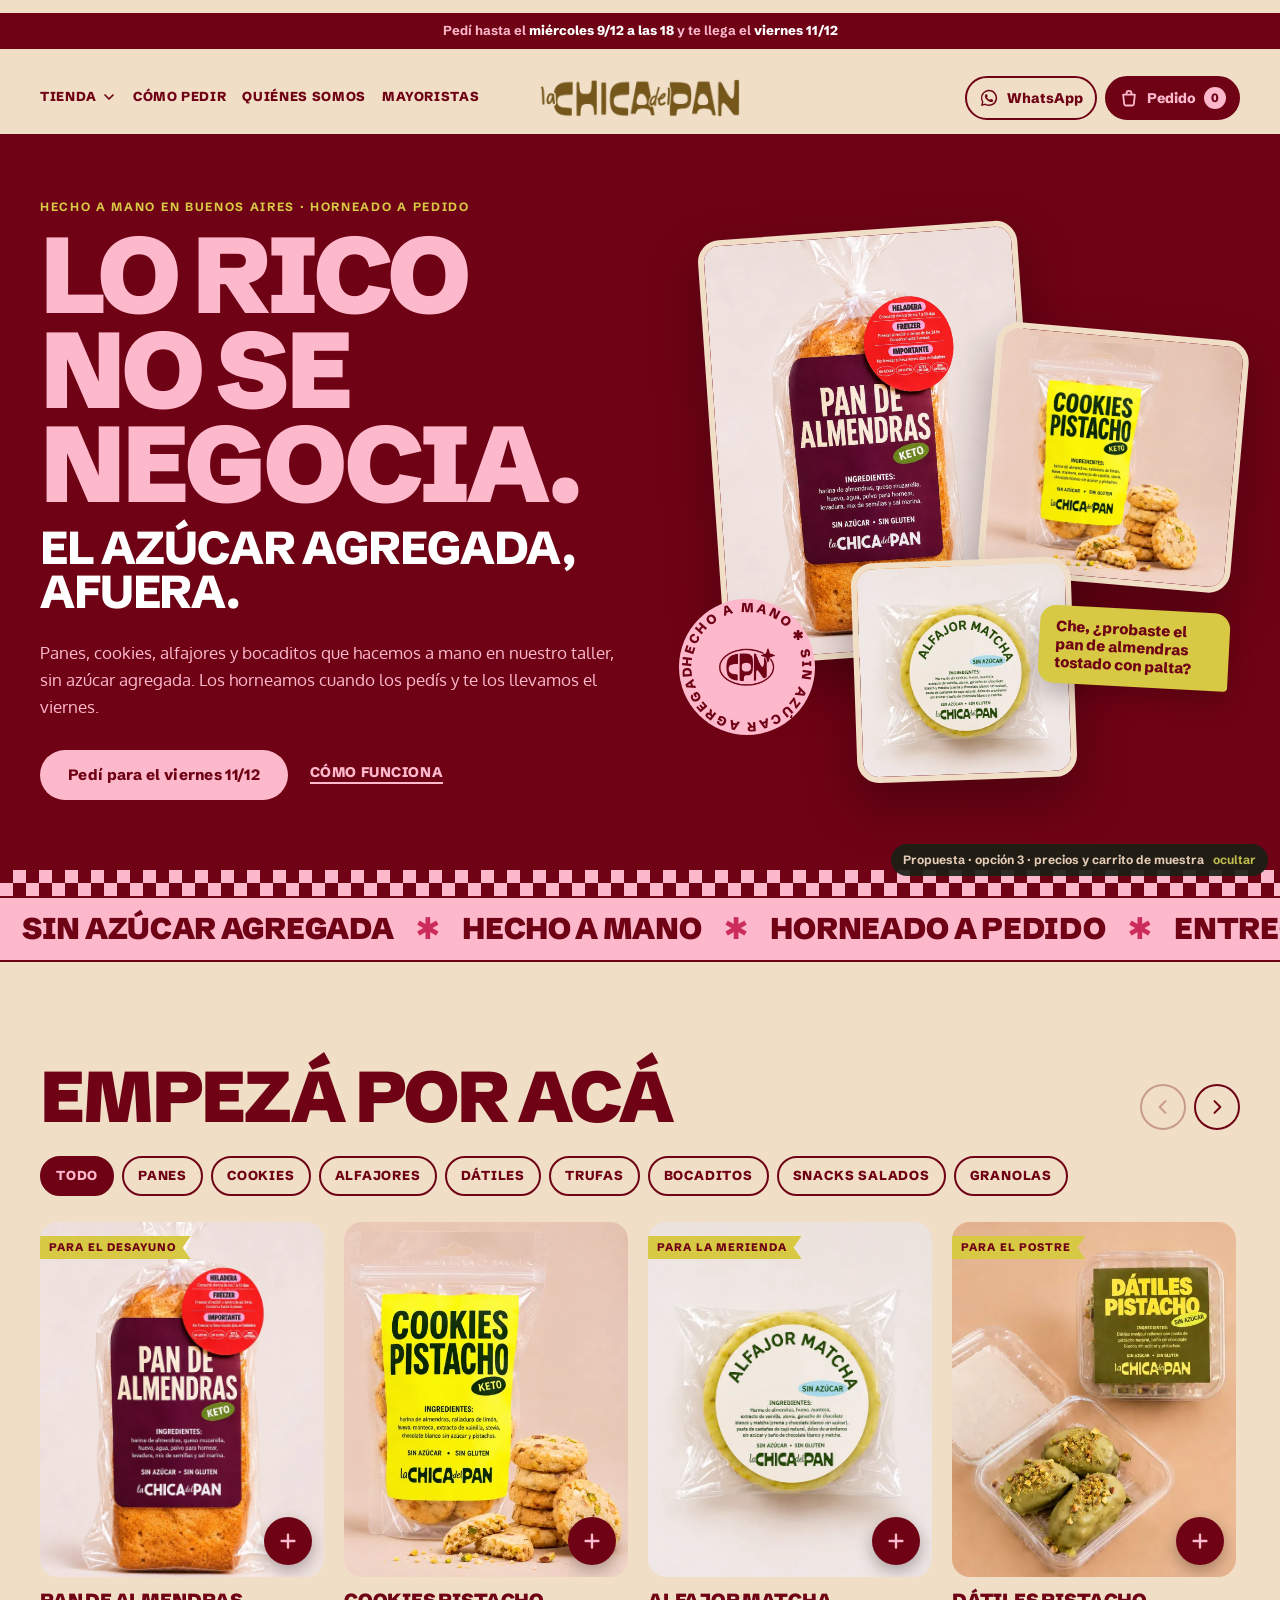
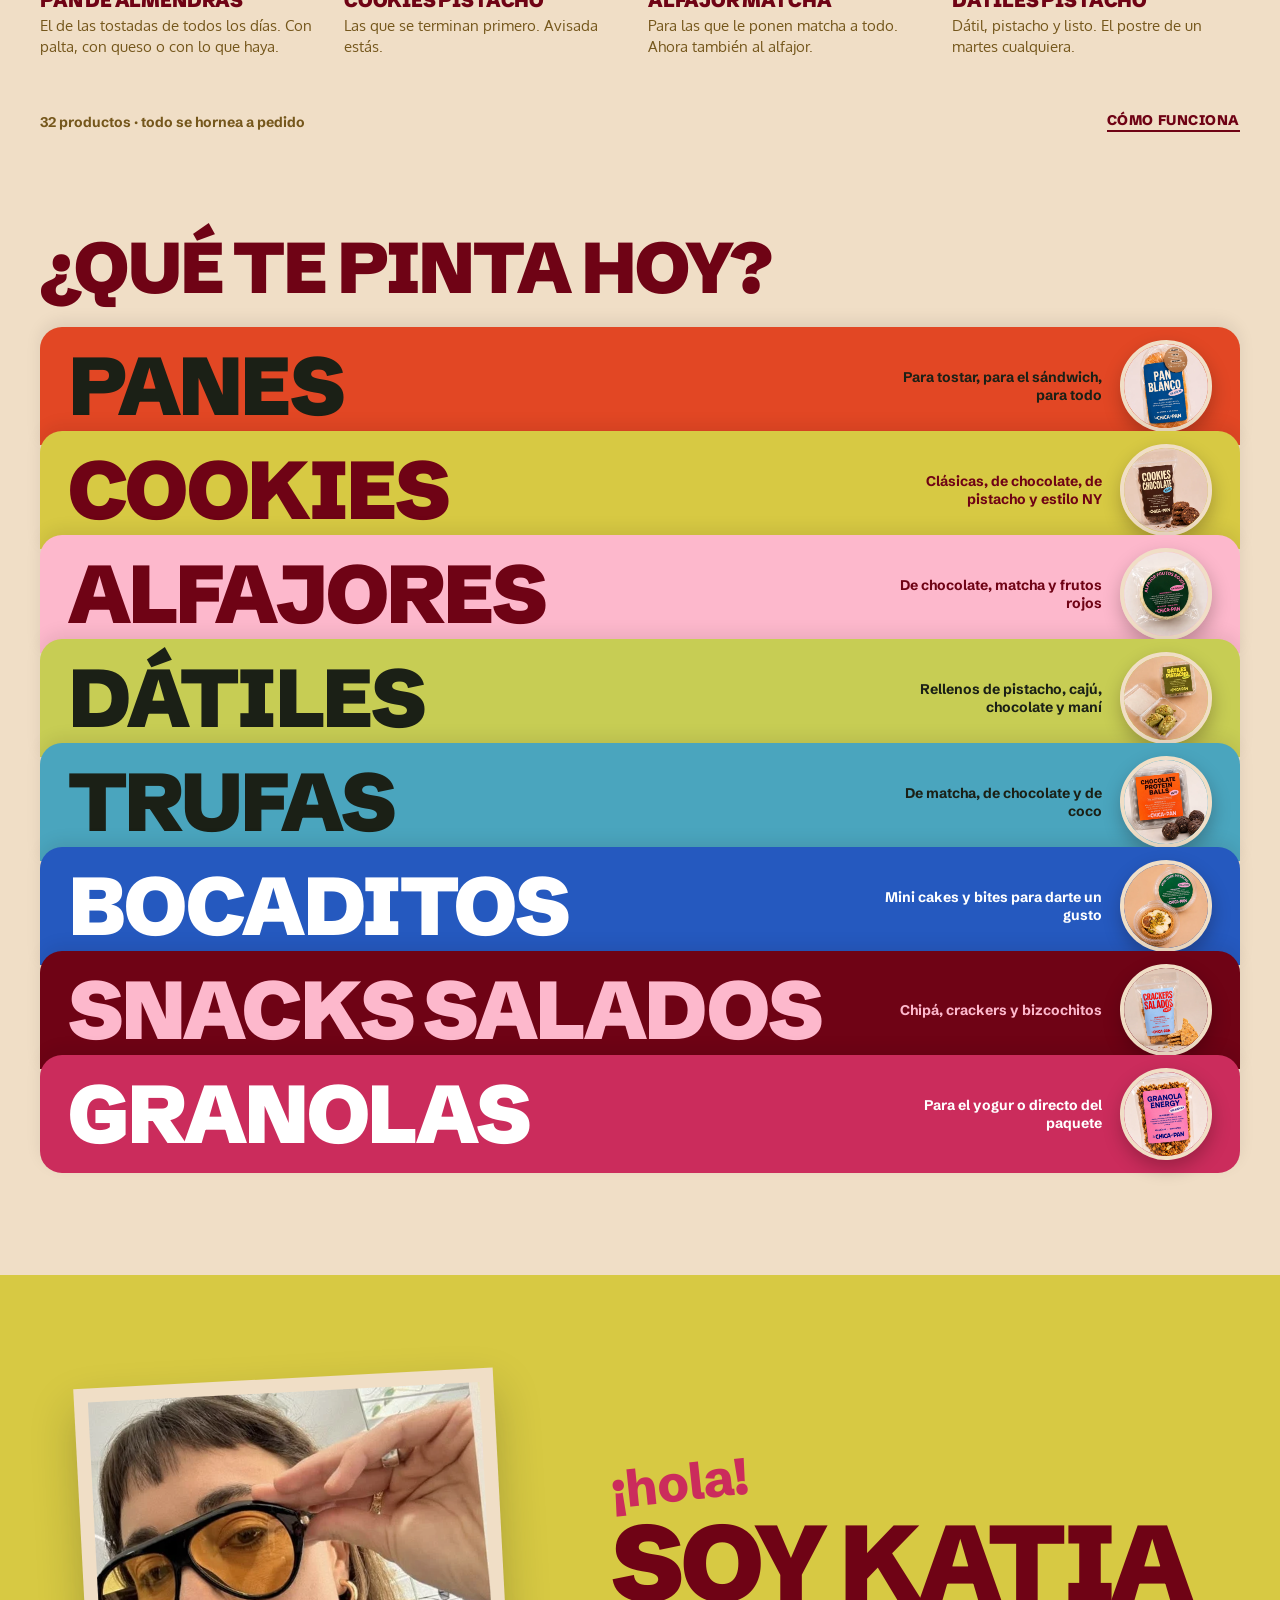
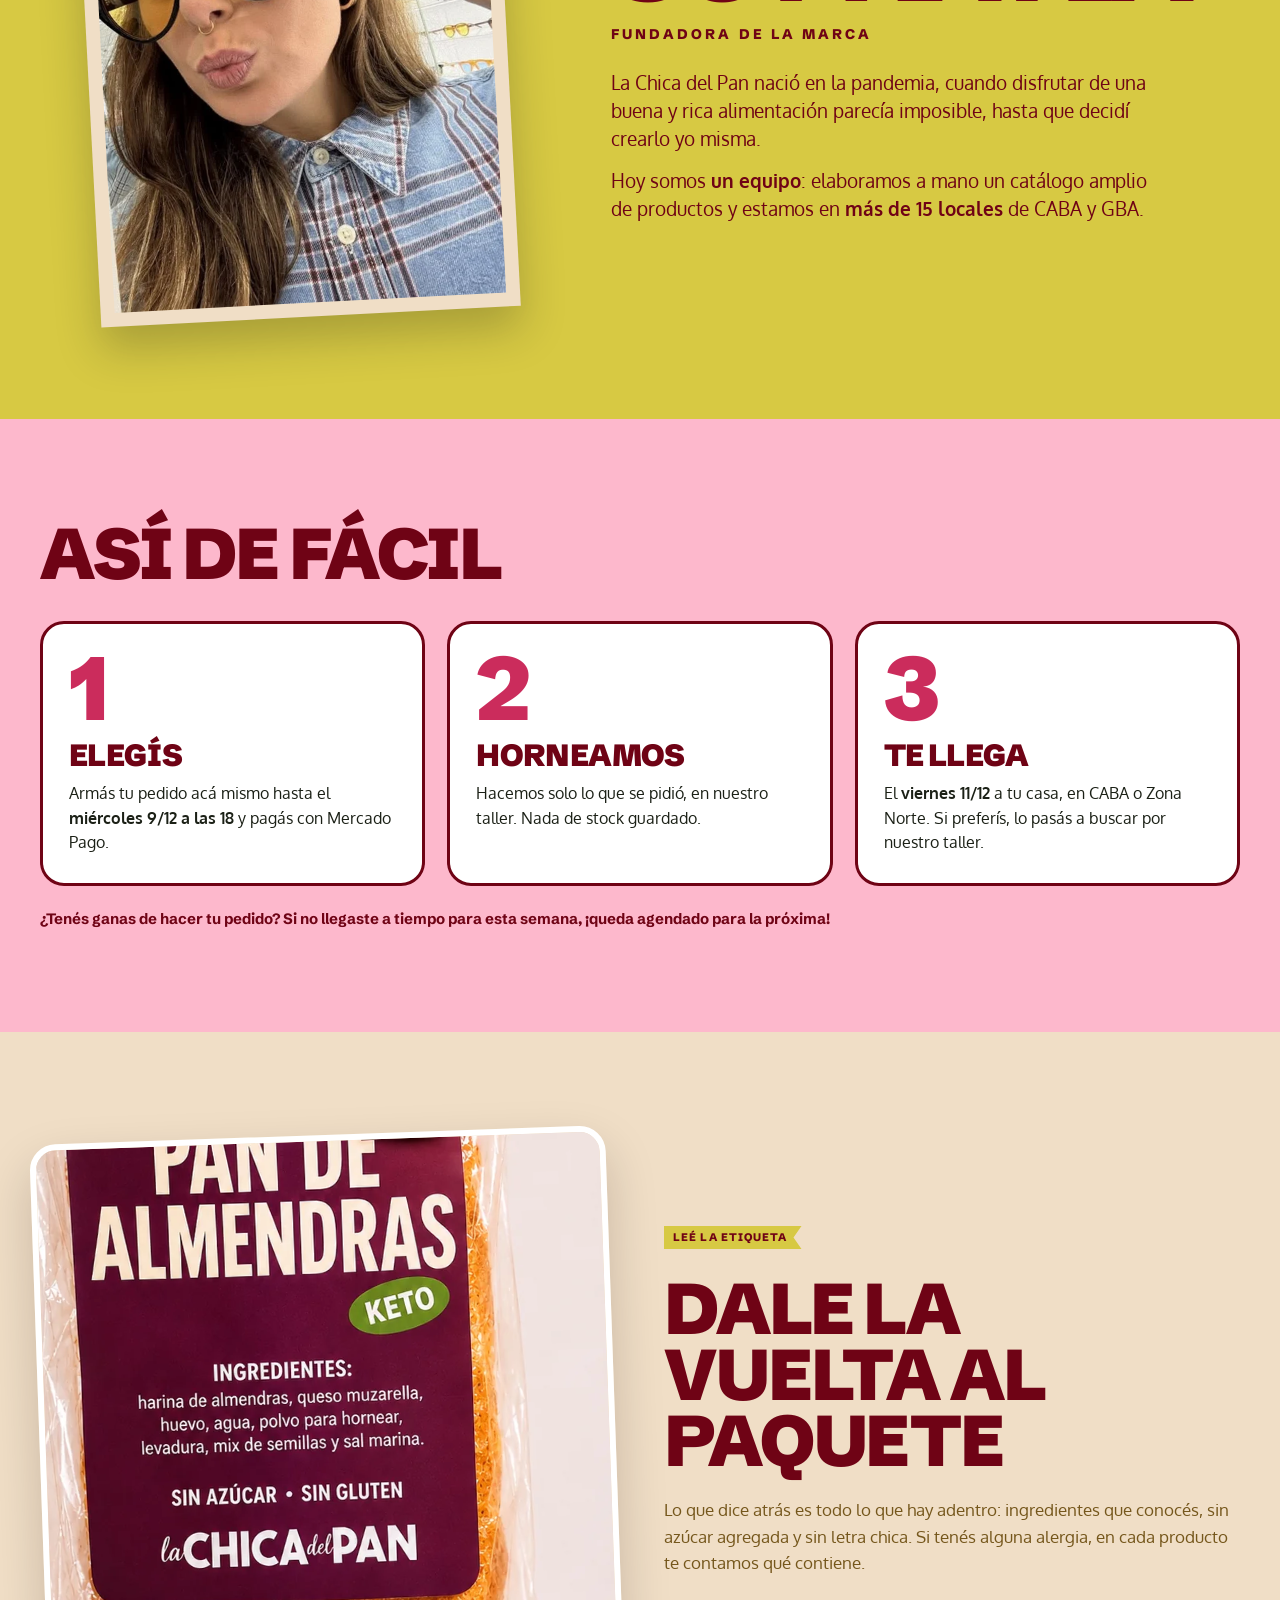
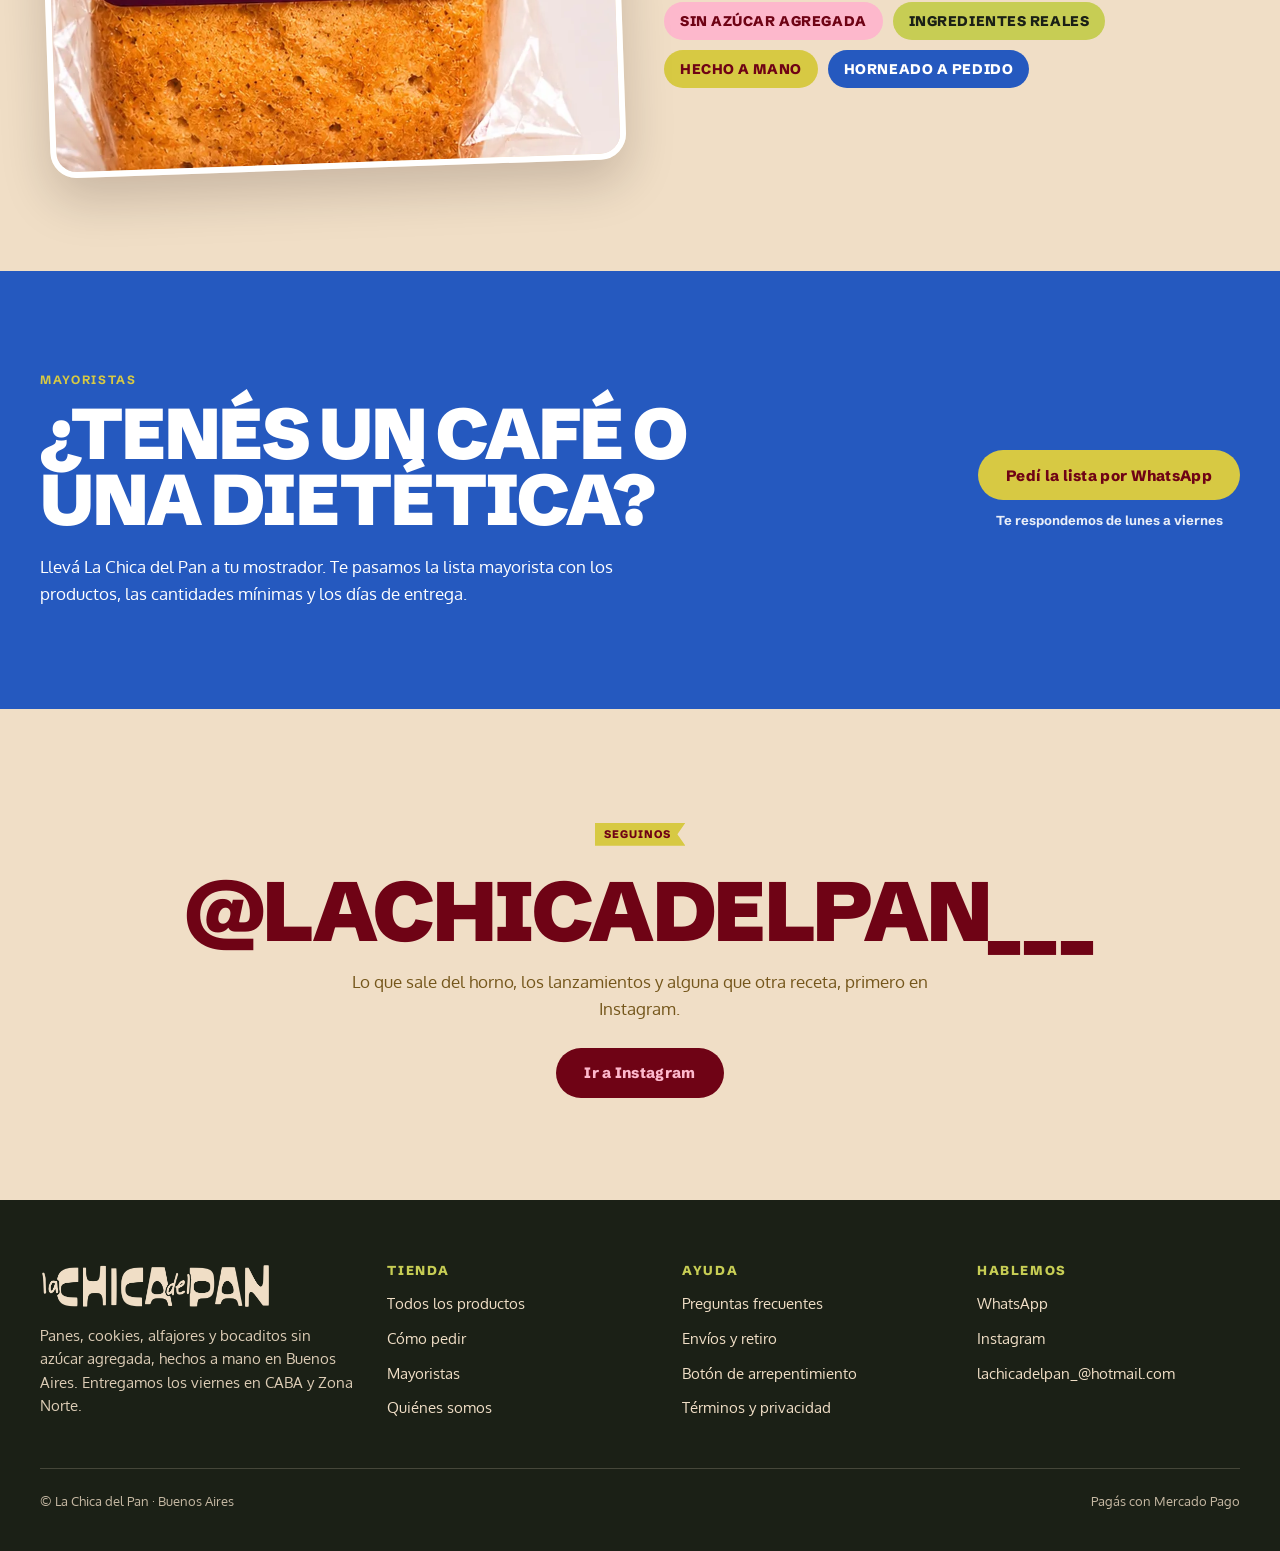
==== commit cf1e7382: "Opción 3: categorías, Quiénes somos y texto del corte (pedidos de Katia)" ====
--- a/opcion-3/index.html
+++ b/opcion-3/index.html
@@ -22,7 +22,7 @@
     <nav class="nav" aria-label="Principal">
       <button type="button" class="nav-tienda" data-mega-btn aria-expanded="false" aria-controls="mega">Tienda <svg viewBox="0 0 24 24" fill="none" stroke="currentColor" stroke-width="2.6" stroke-linecap="round" stroke-linejoin="round" aria-hidden="true"><path d="M6 9l6 6 6-6"/></svg></button>
       <a href="#como-pedir">Cómo pedir</a>
-      <a href="#katia">Nosotras</a>
+      <a href="#katia">Quiénes somos</a>
       <a href="#mayoristas">Mayoristas</a>
     </nav>
     <button type="button" class="ico-btn menu-btn" data-abrir="menu" aria-controls="menu" aria-expanded="false" aria-label="Abrir el menú">
@@ -95,9 +95,9 @@
       <button type="button" class="chip" data-filtro="cookies" aria-pressed="false">Cookies</button>
       <button type="button" class="chip" data-filtro="alfajores" aria-pressed="false">Alfajores</button>
       <button type="button" class="chip" data-filtro="datiles" aria-pressed="false">Dátiles</button>
-      <button type="button" class="chip" data-filtro="trufas" aria-pressed="false">Trufas y NY</button>
+      <button type="button" class="chip" data-filtro="trufas" aria-pressed="false">Trufas</button>
       <button type="button" class="chip" data-filtro="bocaditos" aria-pressed="false">Bocaditos</button>
-      <button type="button" class="chip" data-filtro="salados" aria-pressed="false">Salados</button>
+      <button type="button" class="chip" data-filtro="salados" aria-pressed="false">Snacks salados</button>
       <button type="button" class="chip" data-filtro="granolas" aria-pressed="false">Granolas</button>
     </div>
     <div class="carril" id="carril" aria-live="polite"></div>
@@ -145,7 +145,7 @@
       <li><span class="n">2</span><h3>Horneamos</h3><p>Hacemos solo lo que se pidió, en nuestro taller. Nada de stock guardado.</p></li>
       <li><span class="n">3</span><h3>Te llega</h3><p>El <strong data-viernes>viernes</strong> a tu casa, en CABA o Zona Norte. Si preferís, lo pasás a buscar por nuestro taller.</p></li>
     </ol>
-    <p class="pasos-nota">¿Pediste después del corte? No pasa nada: entra en la tanda del viernes siguiente.</p>
+    <p class="pasos-nota">¿Tenés ganas de hacer tu pedido? Si no llegaste a tiempo para esta semana, ¡queda agendado para la próxima!</p>
   </div>
 </section>
 
@@ -200,7 +200,7 @@
       </div>
       <div>
         <h4>Tienda</h4>
-        <ul><li><a href="#tienda">Todos los productos</a></li><li><a href="#como-pedir">Cómo pedir</a></li><li><a href="#mayoristas">Mayoristas</a></li><li><a href="#katia">Nosotras</a></li></ul>
+        <ul><li><a href="#tienda">Todos los productos</a></li><li><a href="#como-pedir">Cómo pedir</a></li><li><a href="#mayoristas">Mayoristas</a></li><li><a href="#katia">Quiénes somos</a></li></ul>
       </div>
       <div>
         <h4>Ayuda</h4>
@@ -238,7 +238,7 @@
 </aside>
 <aside class="cajon cajon-izq menu-movil" id="menu" aria-label="Menú" aria-hidden="true" inert>
   <div class="cajon-head"><span class="logo" style="width:150px" role="img" aria-label="La Chica del Pan"></span><button type="button" class="cerrar" data-cerrar aria-label="Cerrar el menú">✕</button></div>
-  <nav aria-label="Menú del celular"><a href="#tienda">Tienda</a><a href="#como-pedir">Cómo pedir</a><a href="#katia">Nosotras</a><a href="#mayoristas">Mayoristas</a></nav>
+  <nav aria-label="Menú del celular"><a href="#tienda">Tienda</a><a href="#como-pedir">Cómo pedir</a><a href="#katia">Quiénes somos</a><a href="#mayoristas">Mayoristas</a></nav>
   <div class="cats" data-menu-cats></div>
 </aside>
 <div class="aviso" role="status" aria-live="polite"><span></span><button type="button">Ver pedido</button></div>
--- a/opcion-3/o3.css
+++ b/opcion-3/o3.css
@@ -63,7 +63,7 @@
 /* ---------- Encabezado ---------- */
 .header { position: sticky; top: 0; z-index: 40; background: var(--fondo); border-bottom: 2px solid var(--bordo); }
 .header-in { display: grid; grid-template-columns: 1fr auto 1fr; align-items: center; min-height: 72px; gap: 12px; }
-.nav { display: flex; gap: 26px; }
+.nav { display: flex; gap: 20px; }
 .nav a { font: 800 14px/1 var(--display); letter-spacing: .05em; text-transform: uppercase; text-decoration: none; color: var(--bordo); padding: 8px 0; border-bottom: 2px solid transparent; }
 .nav a:hover { border-color: var(--bordo); }
 .logo { display: block; width: 200px; aspect-ratio: 900 / 173; background: var(--marron); -webkit-mask: url(../assets/marca/logo.png) center / contain no-repeat; mask: url(../assets/marca/logo.png) center / contain no-repeat; }
@@ -389,7 +389,7 @@
 .mega-entrega .btn { min-height: 46px; }
 .mega-mayo { font: 700 13.5px/1.35 var(--display); color: var(--amarillo); text-decoration: none; margin-top: auto; }
 .mega-mayo:hover { text-decoration: underline; }
-@media (max-width: 1020px) { .mega { display: none !important; } }
+@media (max-width: 1100px) { .mega { display: none !important; } }
 
 /* Categorías con foto en el menú del celular */
 .menu-movil .cats a { display: flex; align-items: center; gap: 10px; }
@@ -427,3 +427,15 @@
 
 /* Lo que lleva el atributo hidden no se muestra aunque su clase defina display */
 [hidden] { display: none !important; }
+
+/* Menú de arriba: con «Quiénes somos» necesita más lugar */
+@media (max-width: 1100px) {
+  .nav { display: none; }
+  .menu-btn { display: inline-flex; }
+  .header-in { grid-template-columns: auto 1fr auto; }
+  .logo { justify-self: center; }
+}
+@media (min-width: 1101px) and (max-width: 1280px) {
+  .nav { gap: 16px; }
+  .nav a, .nav-tienda { font-size: 13px; }
+}
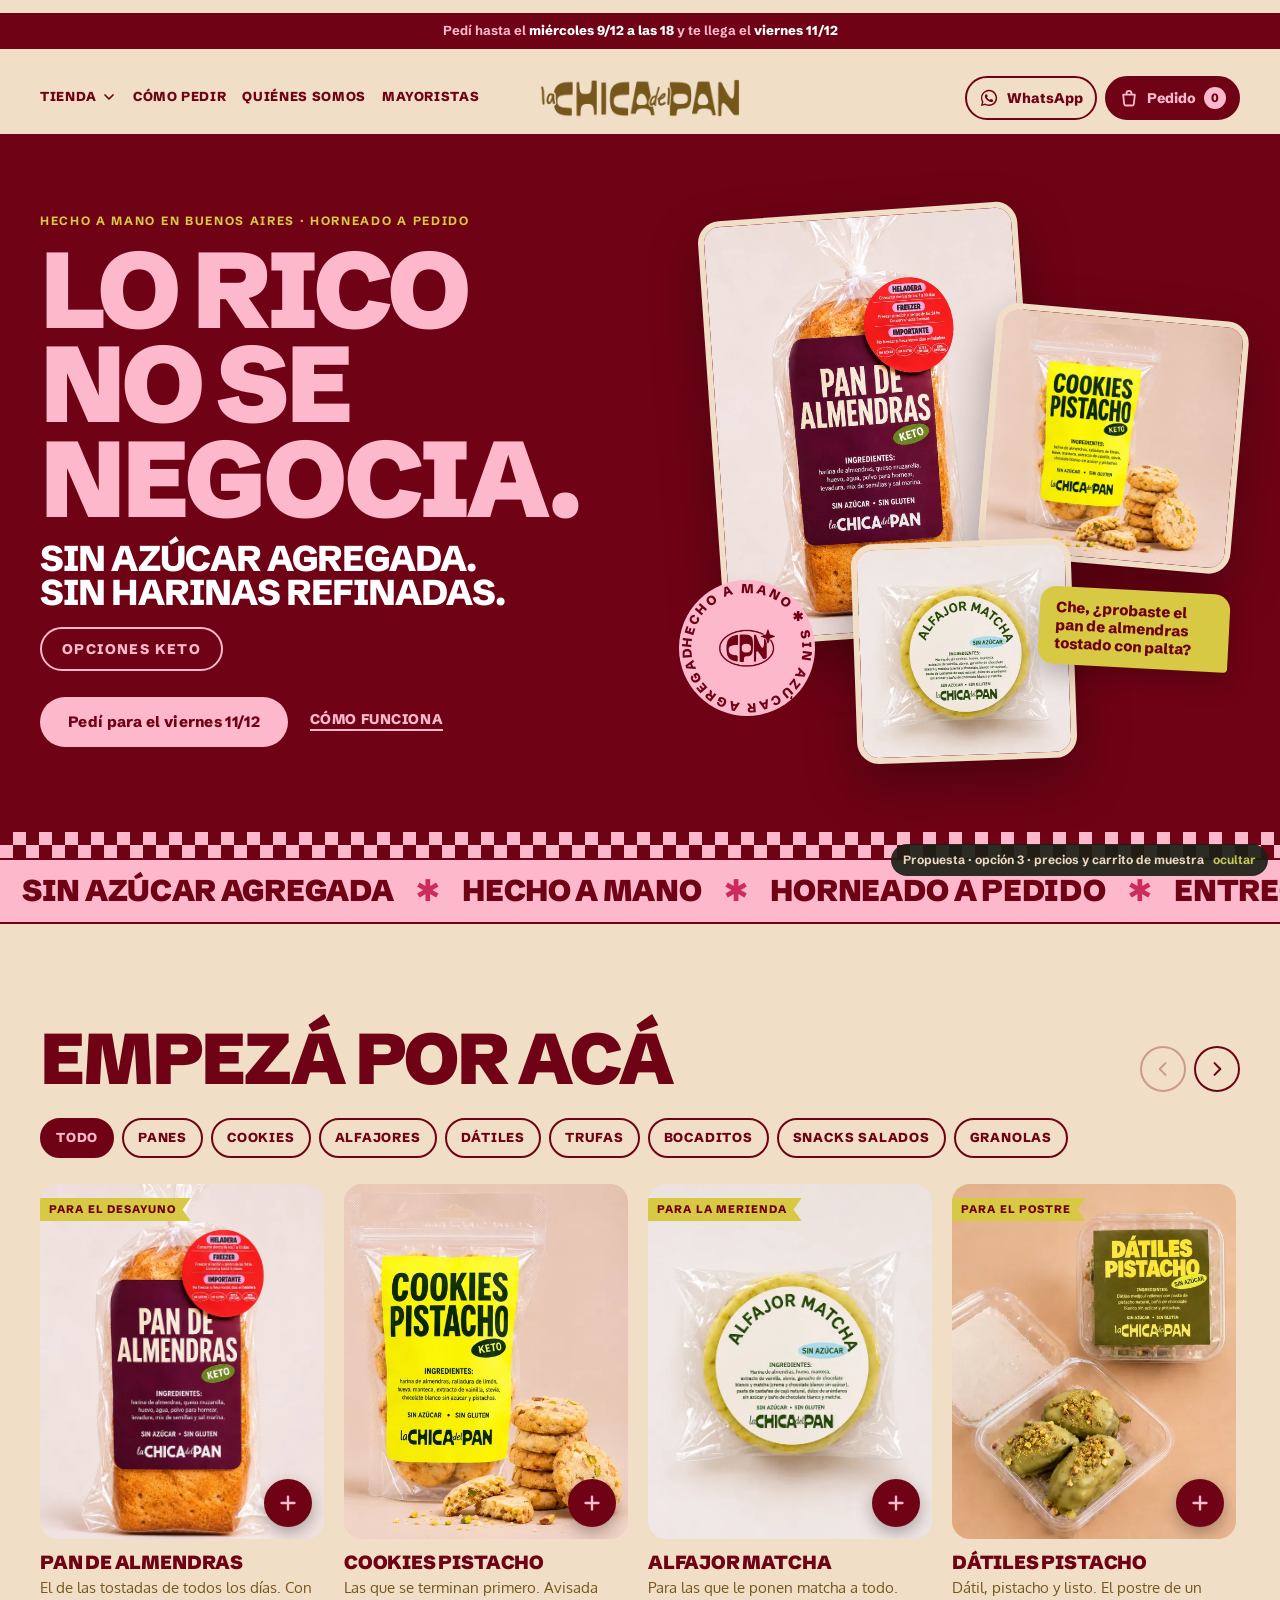
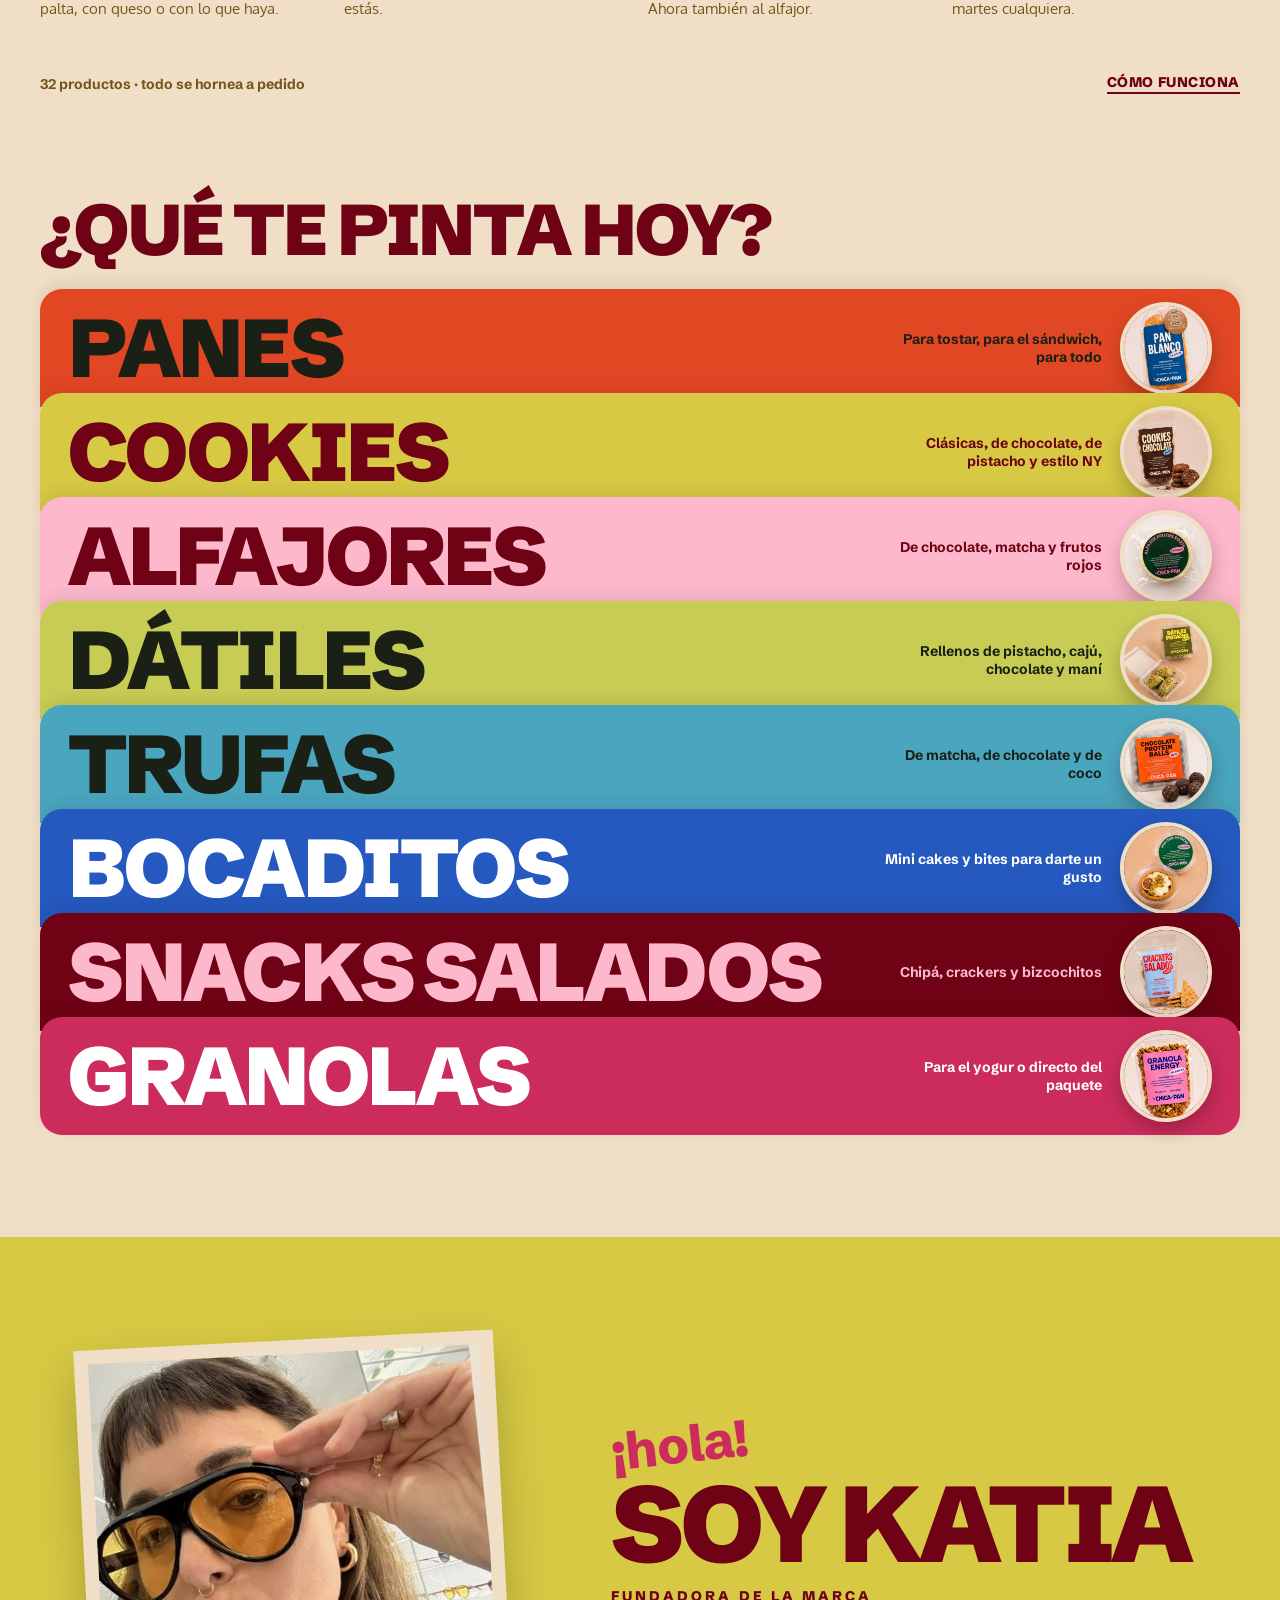
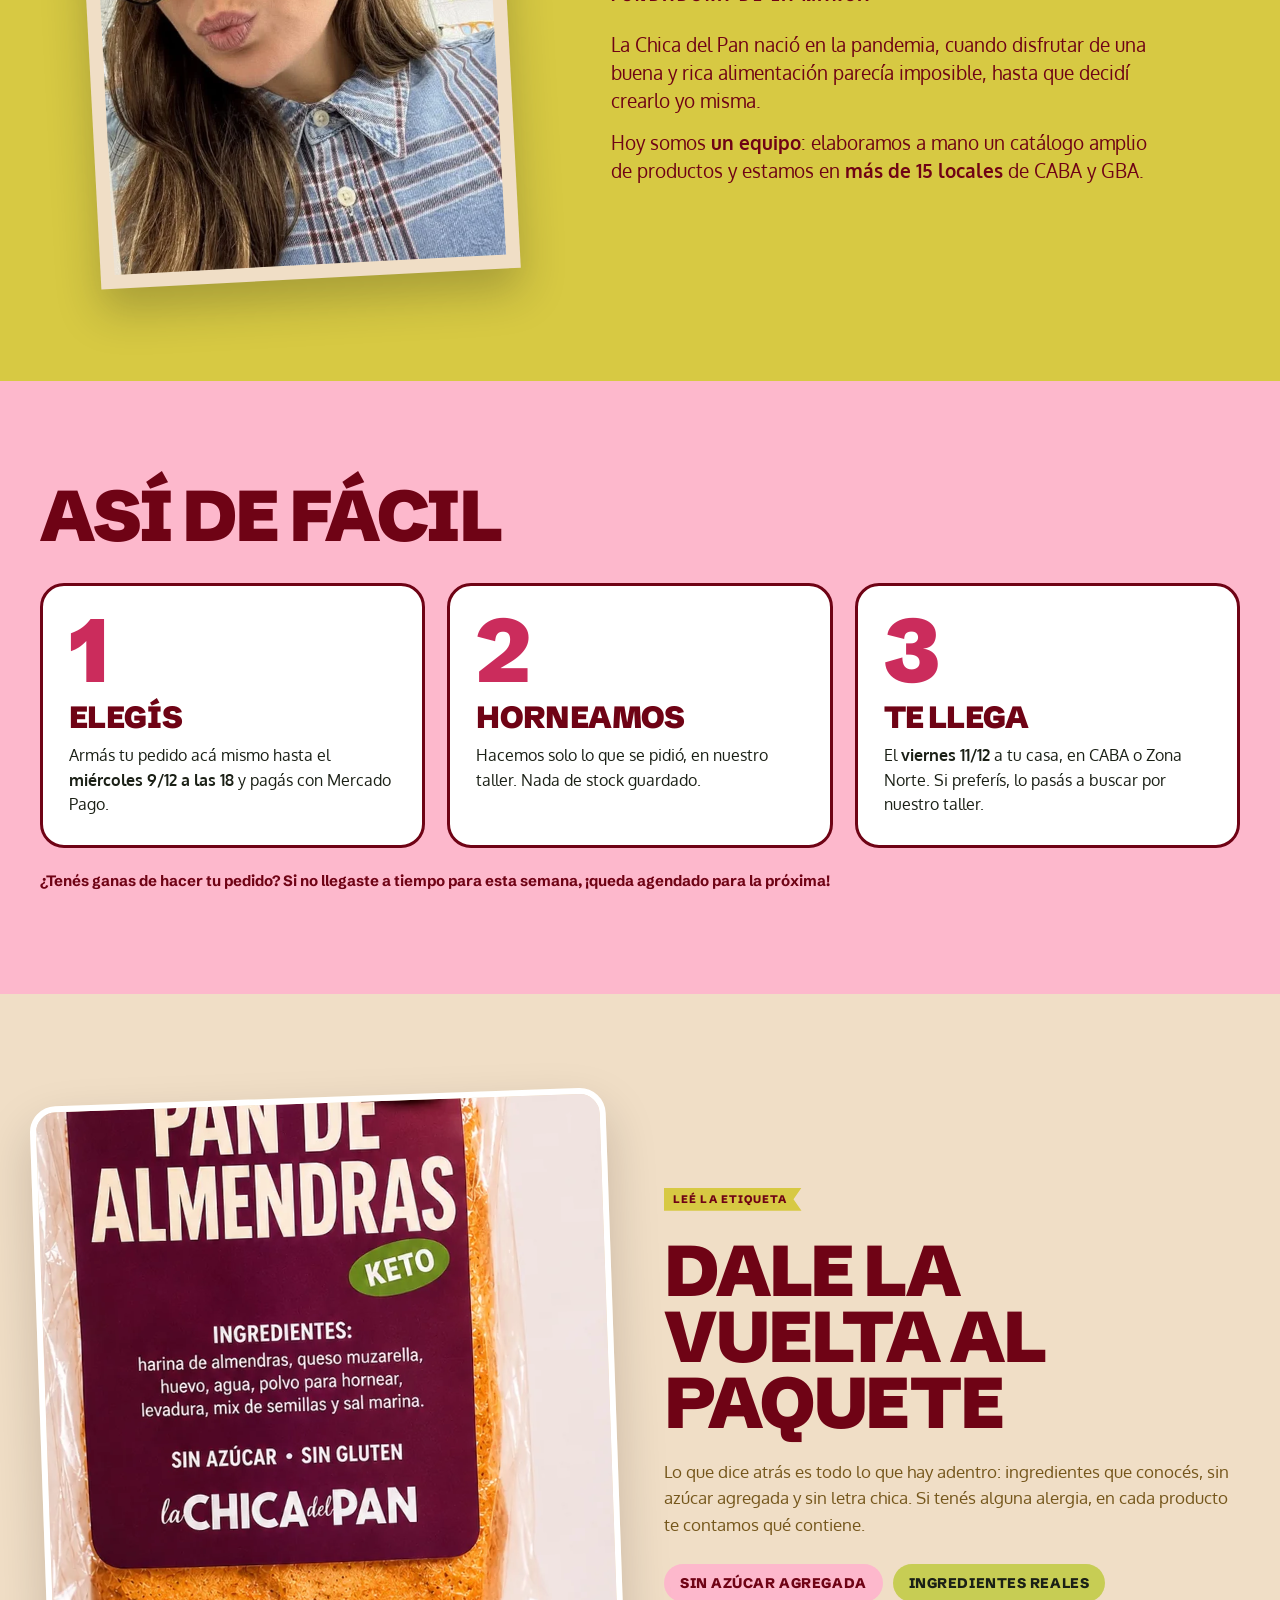
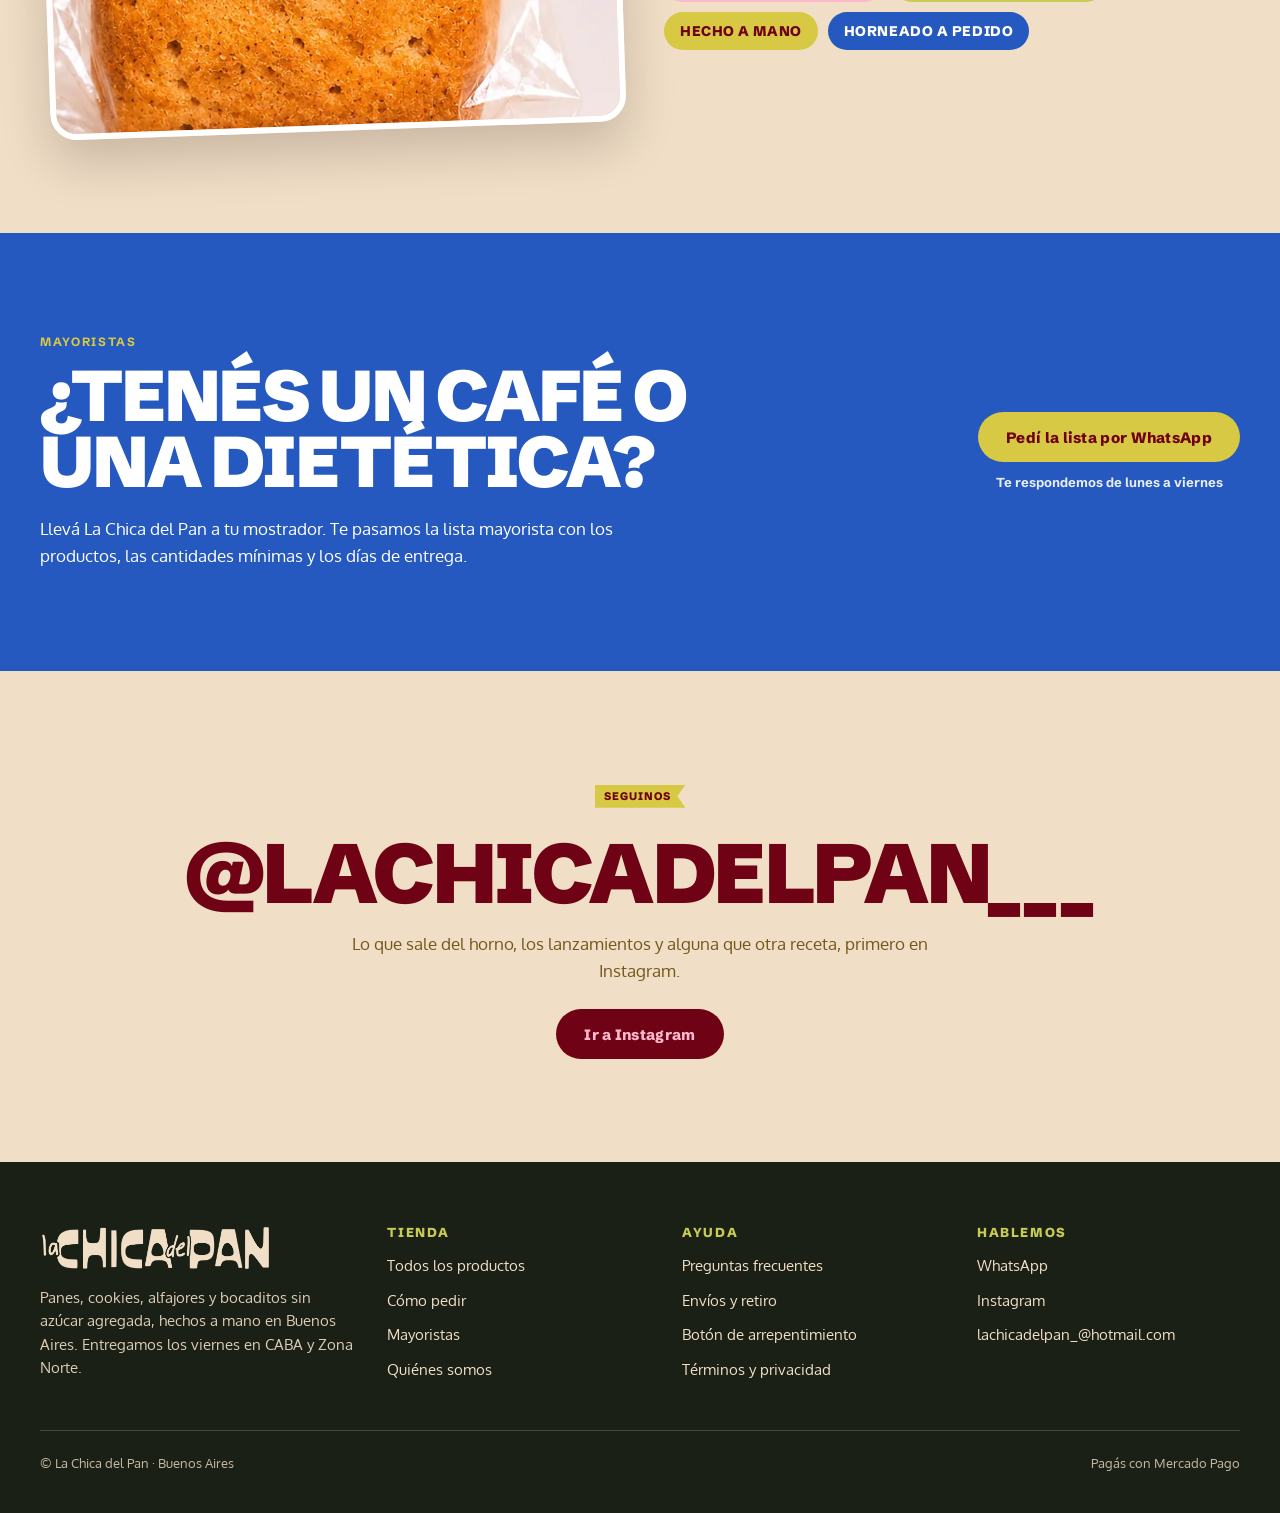
==== commit 7fa932bc: "Opción 3: hero como el mockup de Katia" ====
--- a/opcion-3/index.html
+++ b/opcion-3/index.html
@@ -50,8 +50,8 @@
     <div>
       <p class="eyebrow">Hecho a mano en Buenos Aires · Horneado a pedido</p>
       <h1 class="mega-t" id="hero-t"><span>Lo rico</span> <span>no se</span> <span>negocia.</span></h1>
-      <p class="t-l hero-si">El azúcar agregada, afuera.</p>
-      <p class="bajada">Panes, cookies, alfajores y bocaditos que hacemos a mano en nuestro taller, sin azúcar agregada. Los horneamos cuando los pedís y te los llevamos el viernes.</p>
+      <p class="t-l hero-si"><span>Sin azúcar agregada.</span> <span>Sin harinas refinadas.</span></p>
+      <p class="hero-etiquetas"><a class="pastilla" href="#tienda">Opciones keto</a></p>
       <div class="hero-ctas">
         <a class="btn btn-rosa" href="#tienda"><span>Pedí para el <span data-viernes>viernes</span></span></a>
         <a class="link" href="#como-pedir">Cómo funciona</a>
--- a/opcion-3/o3.css
+++ b/opcion-3/o3.css
@@ -439,3 +439,14 @@
   .nav { gap: 16px; }
   .nav a, .nav-tienda { font-size: 13px; }
 }
+
+/* Hero como lo pidió Katia (25/11 18:28): dos claims y la etiqueta «Opciones keto», sin párrafo */
+.hero-si span { display: block; }
+.hero-etiquetas { margin: 18px 0 26px; }
+.pastilla { display: inline-flex; align-items: center; min-height: 44px; padding: 0 20px; border: 2px solid var(--rosa); border-radius: 999px; color: var(--rosa); font: 800 14px/1 var(--display); letter-spacing: .1em; text-transform: uppercase; text-decoration: none; }
+.pastilla:hover { background: var(--rosa); color: var(--bordo); }
+@media (max-width: 760px) {
+  .hero-etiquetas { margin: 14px 0 18px; }
+  .pastilla { font-size: 13px; padding: 0 16px; }
+}
+@media (min-width: 761px) { .hero-si { font-size: clamp(26px, 2.8vw, 40px); } }
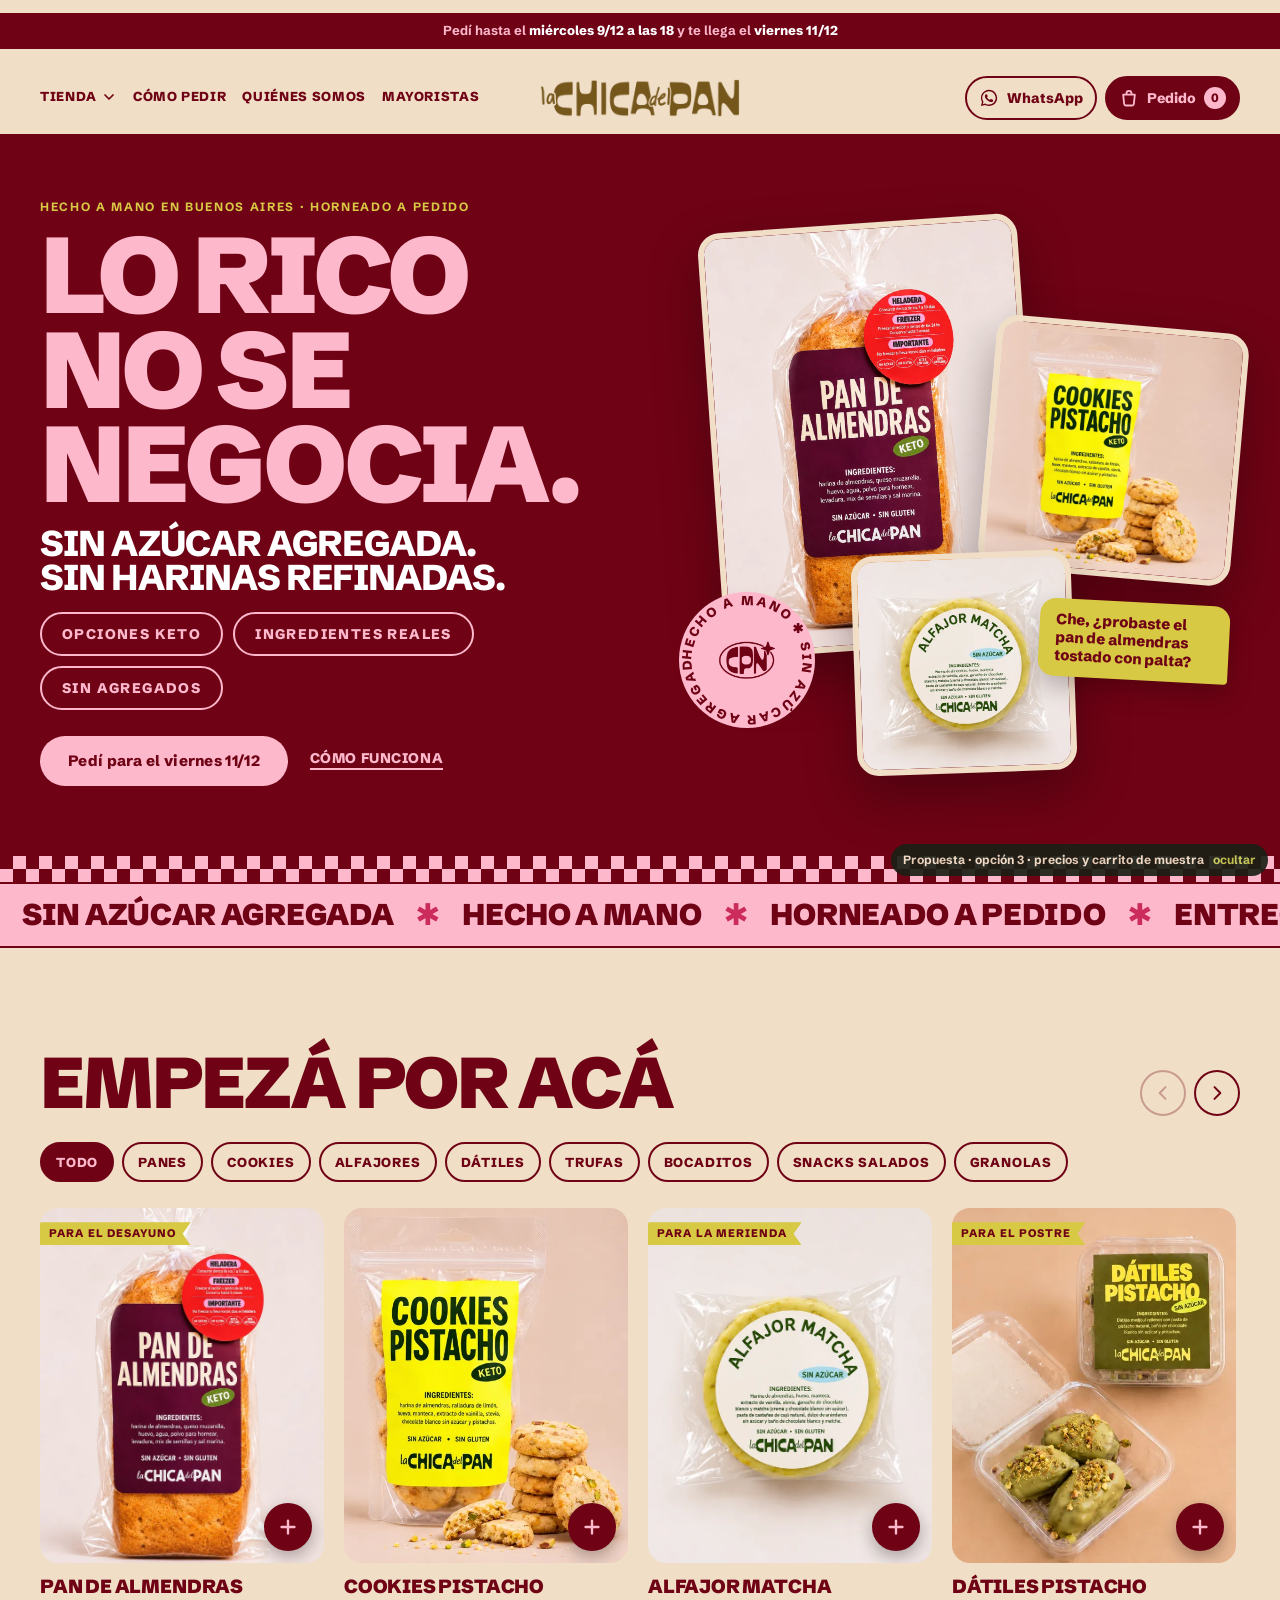
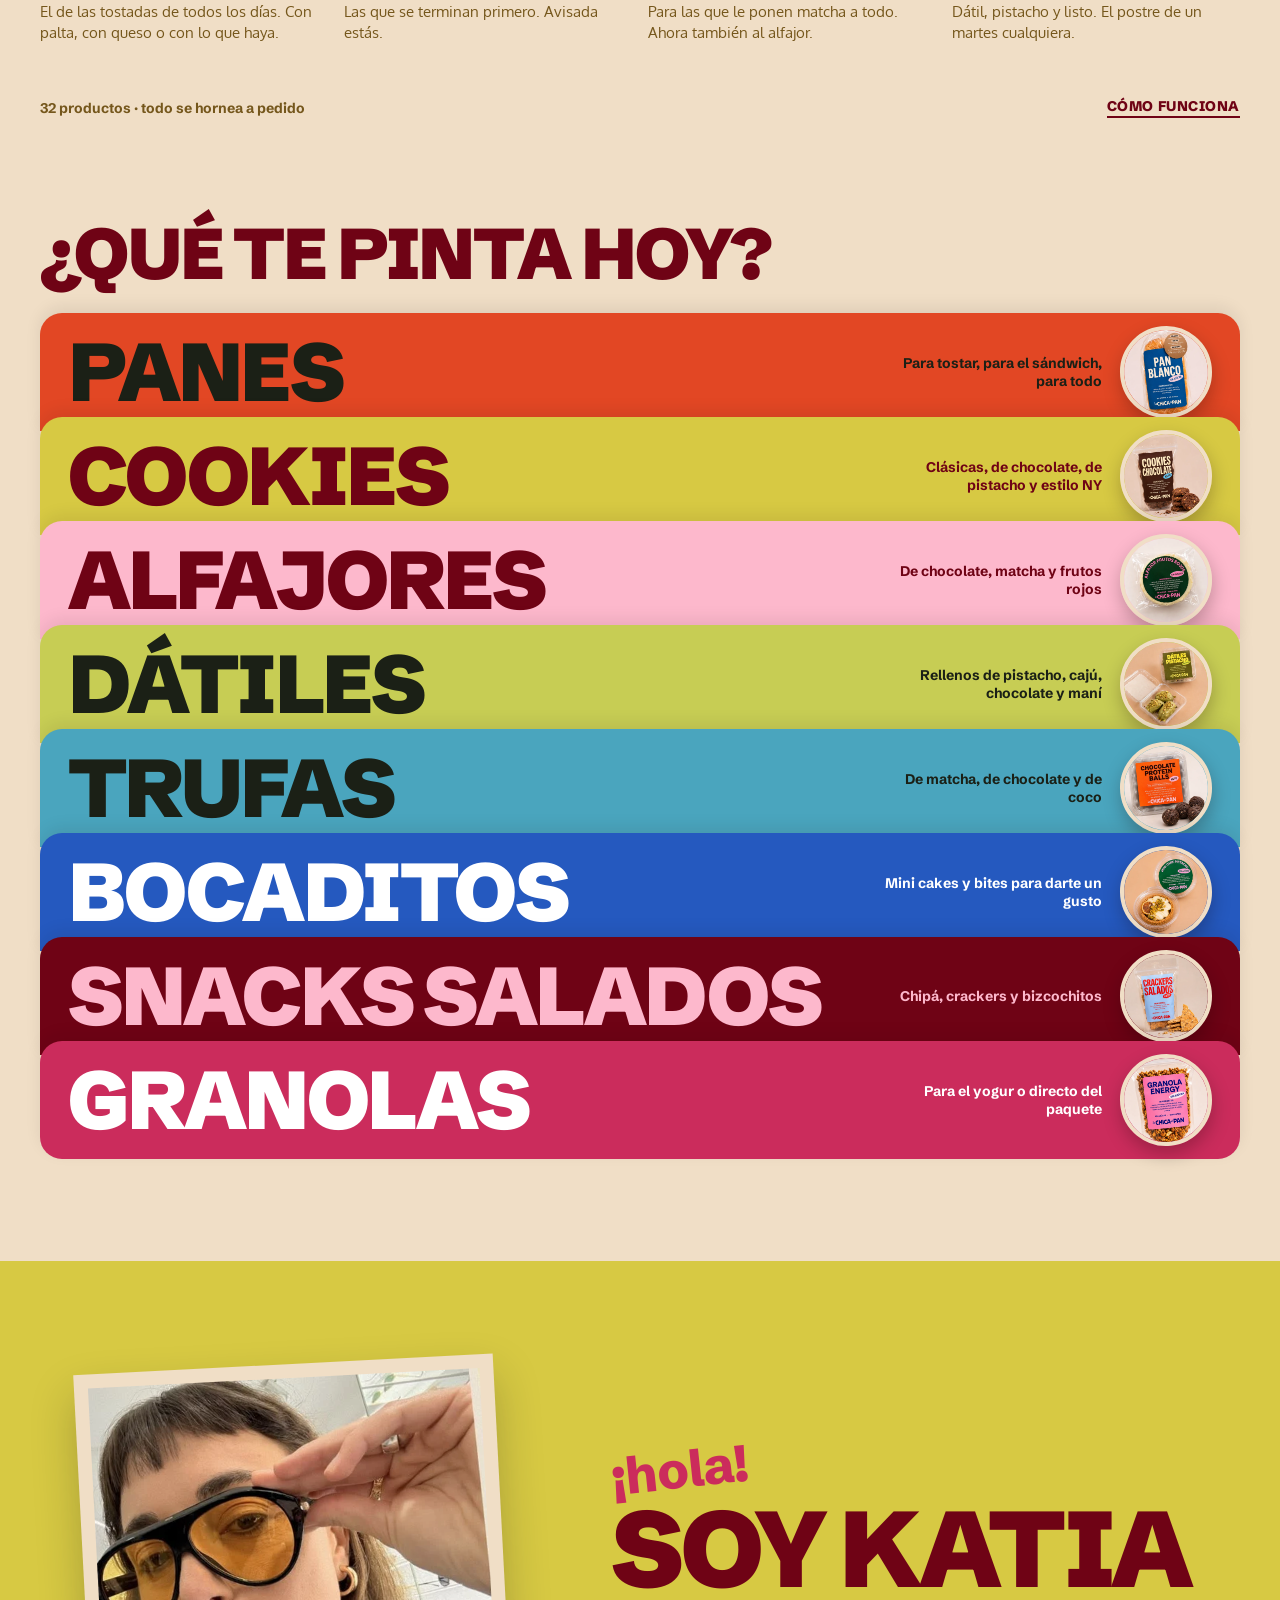
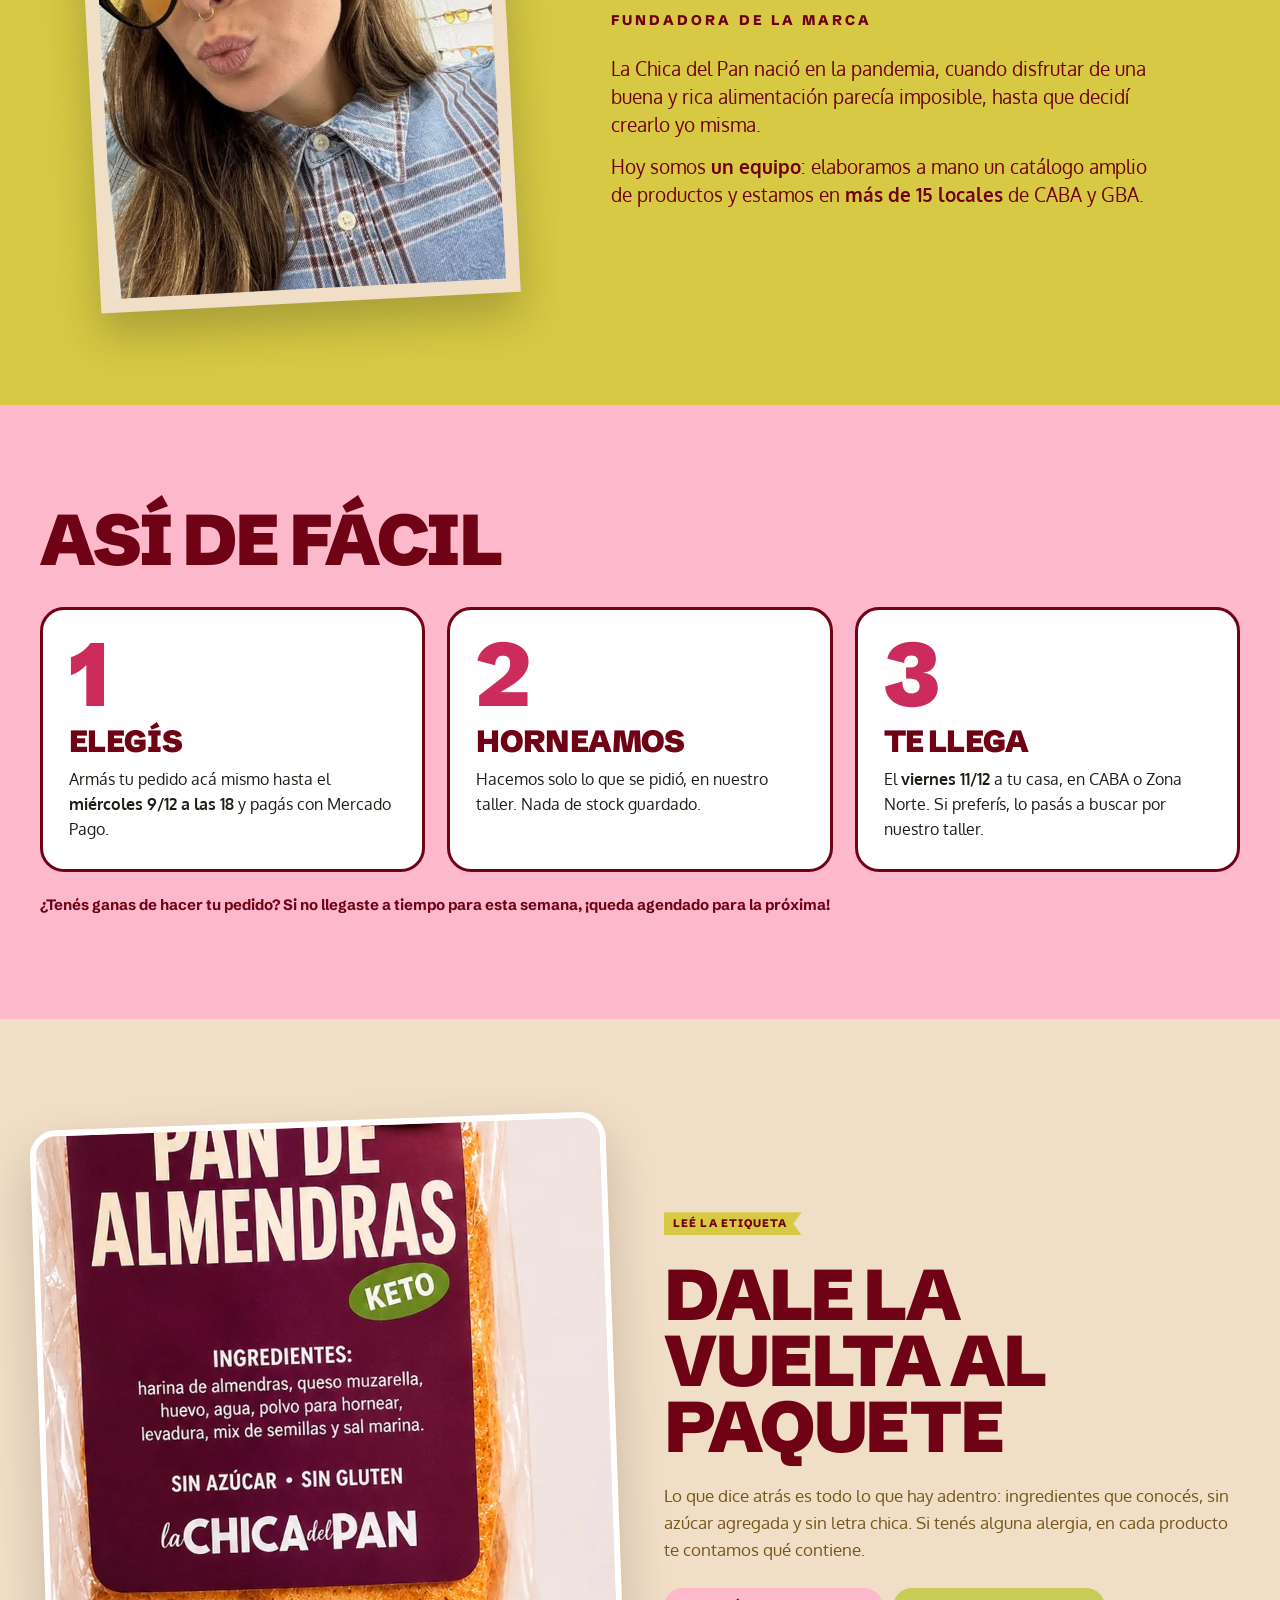
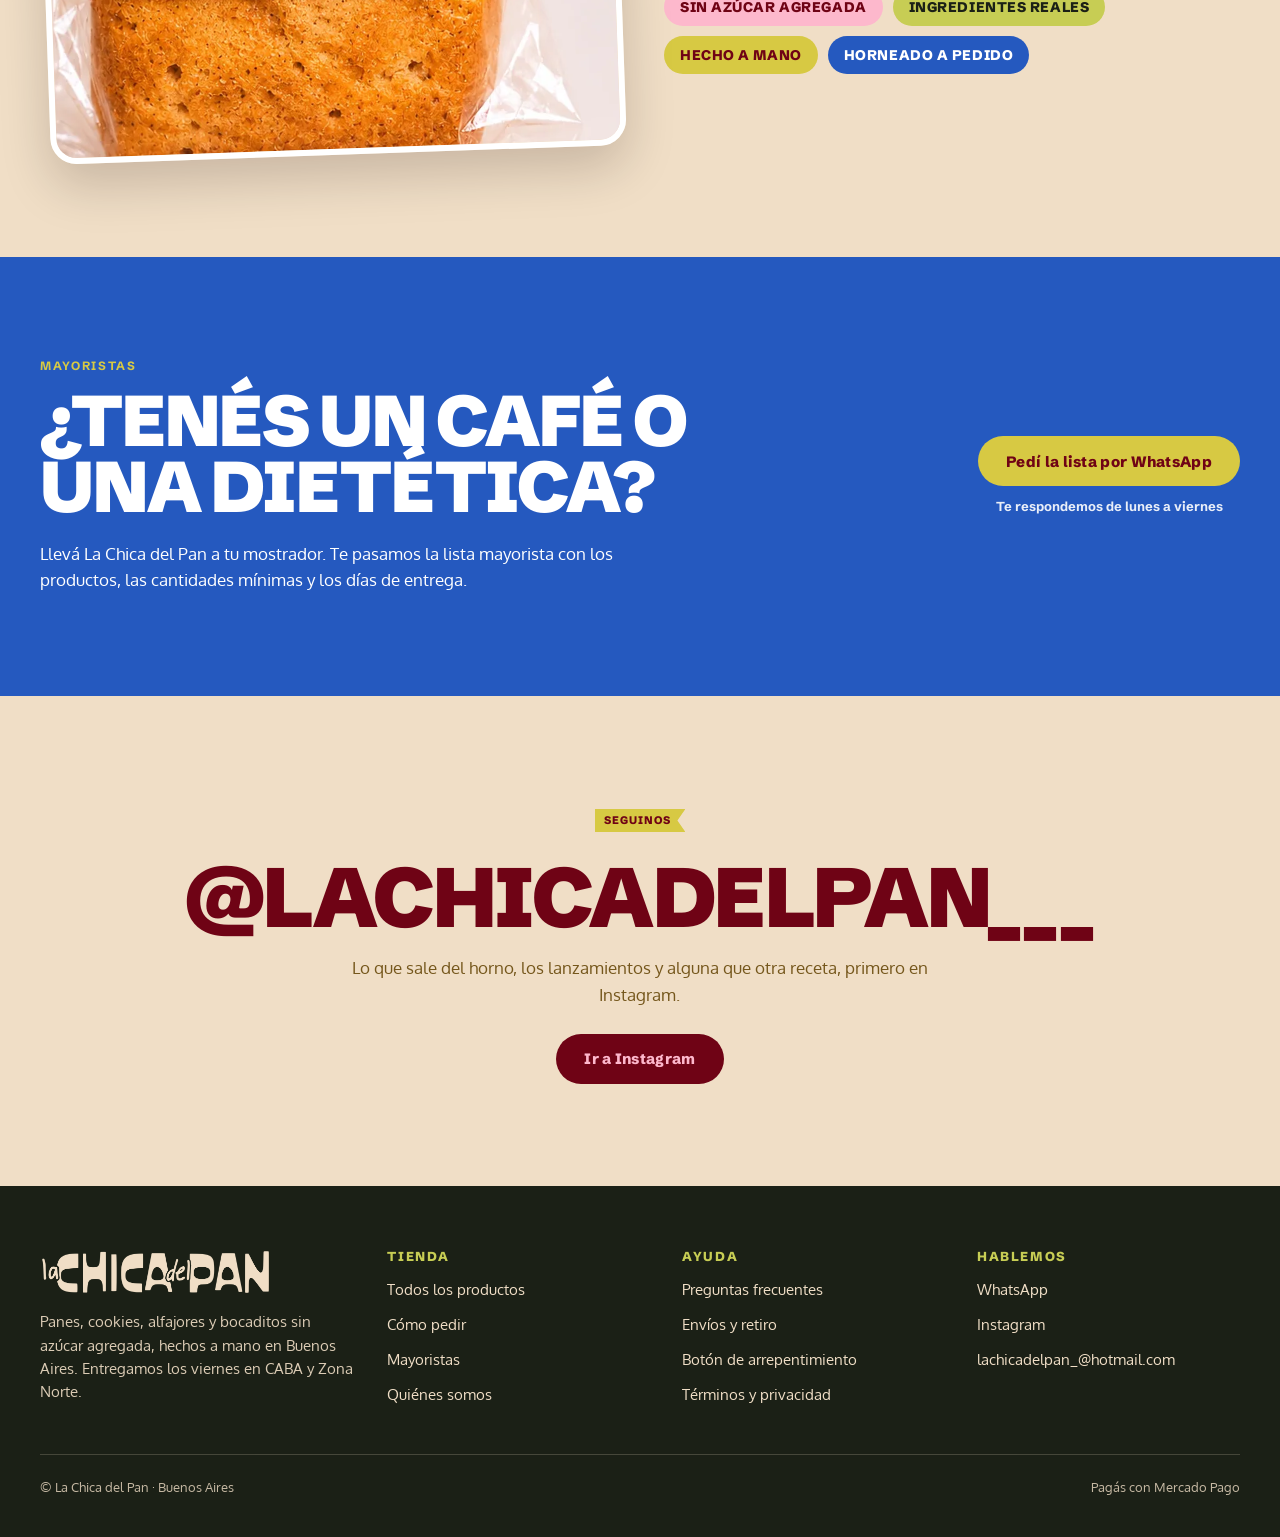
==== commit 07f85afd: "Opción 3: tres etiquetas en el hero" ====
--- a/opcion-3/index.html
+++ b/opcion-3/index.html
@@ -51,7 +51,7 @@
       <p class="eyebrow">Hecho a mano en Buenos Aires · Horneado a pedido</p>
       <h1 class="mega-t" id="hero-t"><span>Lo rico</span> <span>no se</span> <span>negocia.</span></h1>
       <p class="t-l hero-si"><span>Sin azúcar agregada.</span> <span>Sin harinas refinadas.</span></p>
-      <p class="hero-etiquetas"><a class="pastilla" href="#tienda">Opciones keto</a></p>
+      <p class="hero-etiquetas"><a class="pastilla" href="#tienda">Opciones keto</a> <a class="pastilla" href="#etiqueta">Ingredientes reales</a> <a class="pastilla" href="#etiqueta">Sin agregados</a></p>
       <div class="hero-ctas">
         <a class="btn btn-rosa" href="#tienda"><span>Pedí para el <span data-viernes>viernes</span></span></a>
         <a class="link" href="#como-pedir">Cómo funciona</a>
@@ -149,7 +149,7 @@
   </div>
 </section>
 
-<section class="sec etiqueta" aria-labelledby="etiqueta-t">
+<section class="sec etiqueta" id="etiqueta" aria-labelledby="etiqueta-t">
   <div class="wrap etiqueta-in">
     <div class="etiqueta-foto"><img src="../assets/img/pan-de-almendras-etiqueta-1200.webp" alt="La etiqueta del pan de almendras, con la lista de ingredientes" width="710" height="780"></div>
     <div>
--- a/opcion-3/o3.css
+++ b/opcion-3/o3.css
@@ -442,7 +442,7 @@
 
 /* Hero como lo pidió Katia (25/11 18:28): dos claims y la etiqueta «Opciones keto», sin párrafo */
 .hero-si span { display: block; }
-.hero-etiquetas { margin: 18px 0 26px; }
+.hero-etiquetas { display: flex; flex-wrap: wrap; gap: 10px; margin: 18px 0 26px; }
 .pastilla { display: inline-flex; align-items: center; min-height: 44px; padding: 0 20px; border: 2px solid var(--rosa); border-radius: 999px; color: var(--rosa); font: 800 14px/1 var(--display); letter-spacing: .1em; text-transform: uppercase; text-decoration: none; }
 .pastilla:hover { background: var(--rosa); color: var(--bordo); }
 @media (max-width: 760px) {
@@ -450,3 +450,7 @@
   .pastilla { font-size: 13px; padding: 0 16px; }
 }
 @media (min-width: 761px) { .hero-si { font-size: clamp(26px, 2.8vw, 40px); } }
+@media (max-width: 1020px) {
+  .hero-etiquetas { gap: 8px; }
+  .pastilla { font-size: 11.5px; letter-spacing: .06em; padding: 0 13px; }
+}
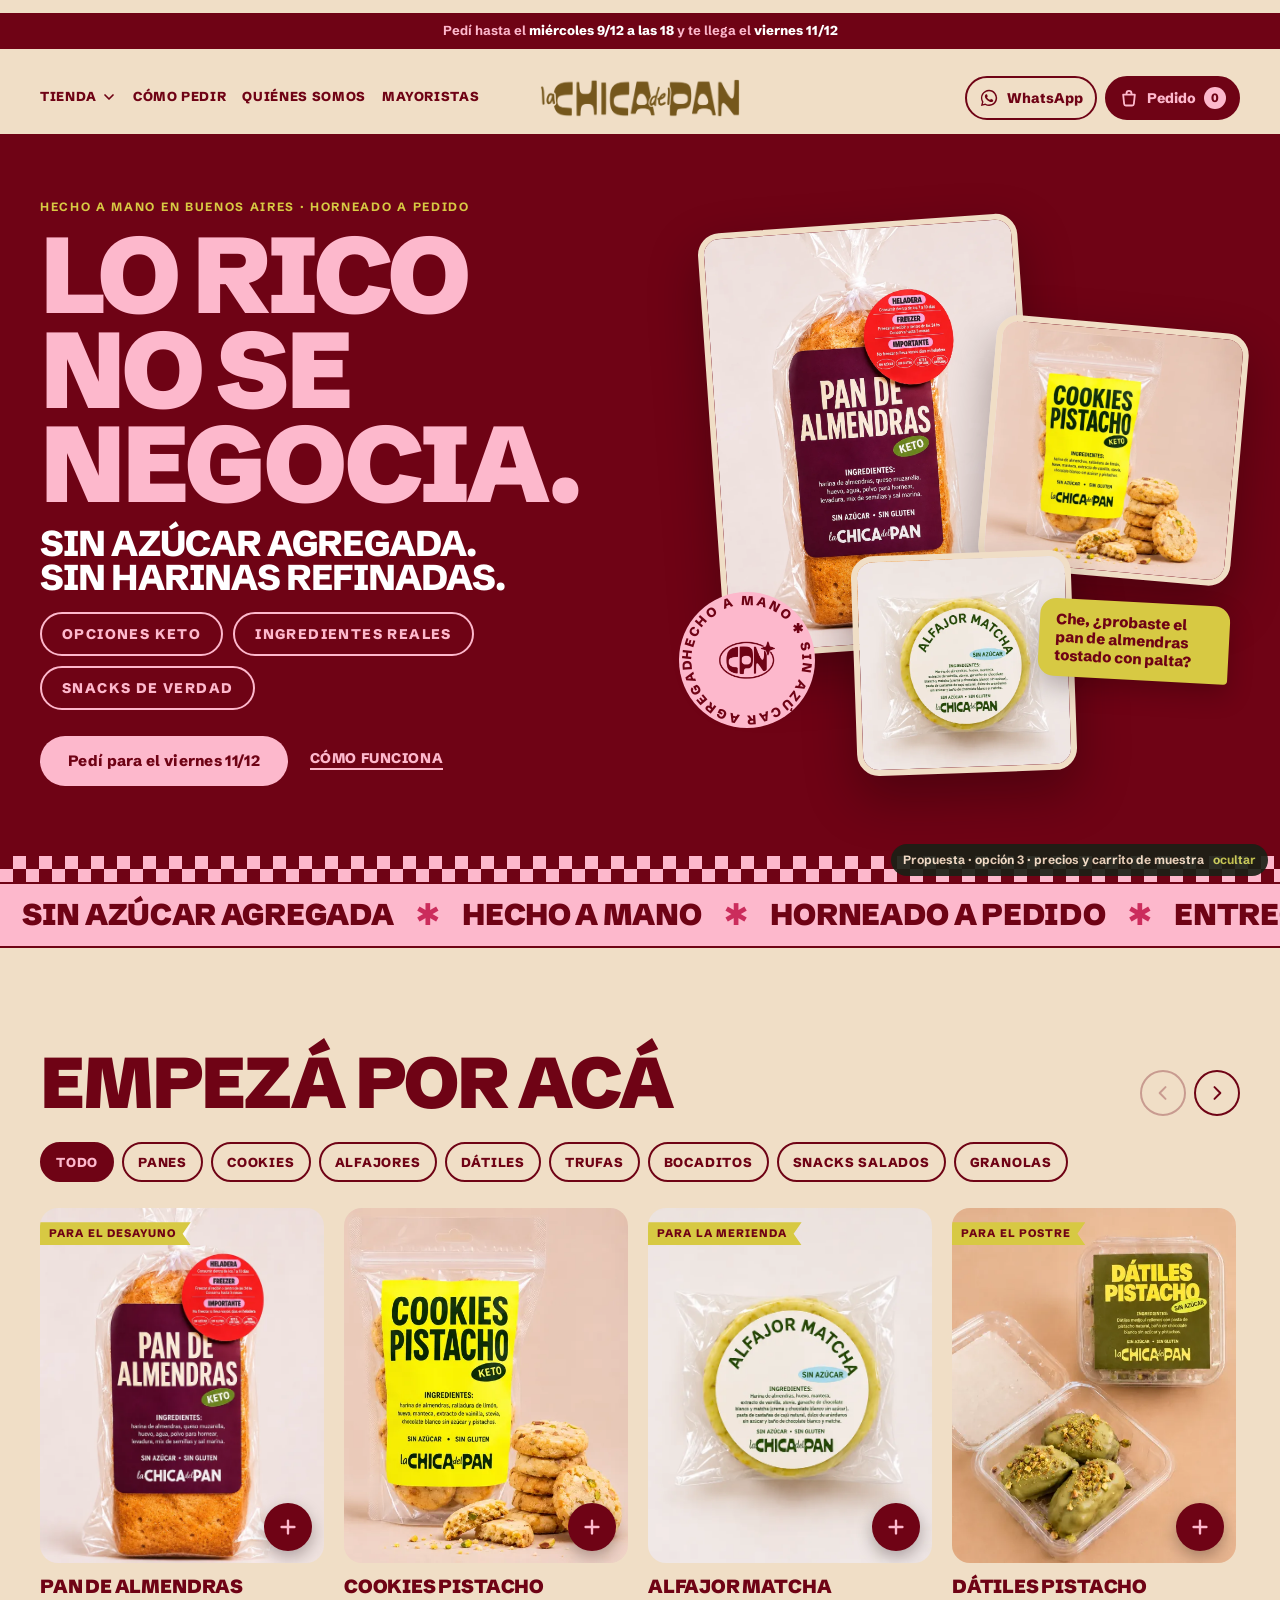
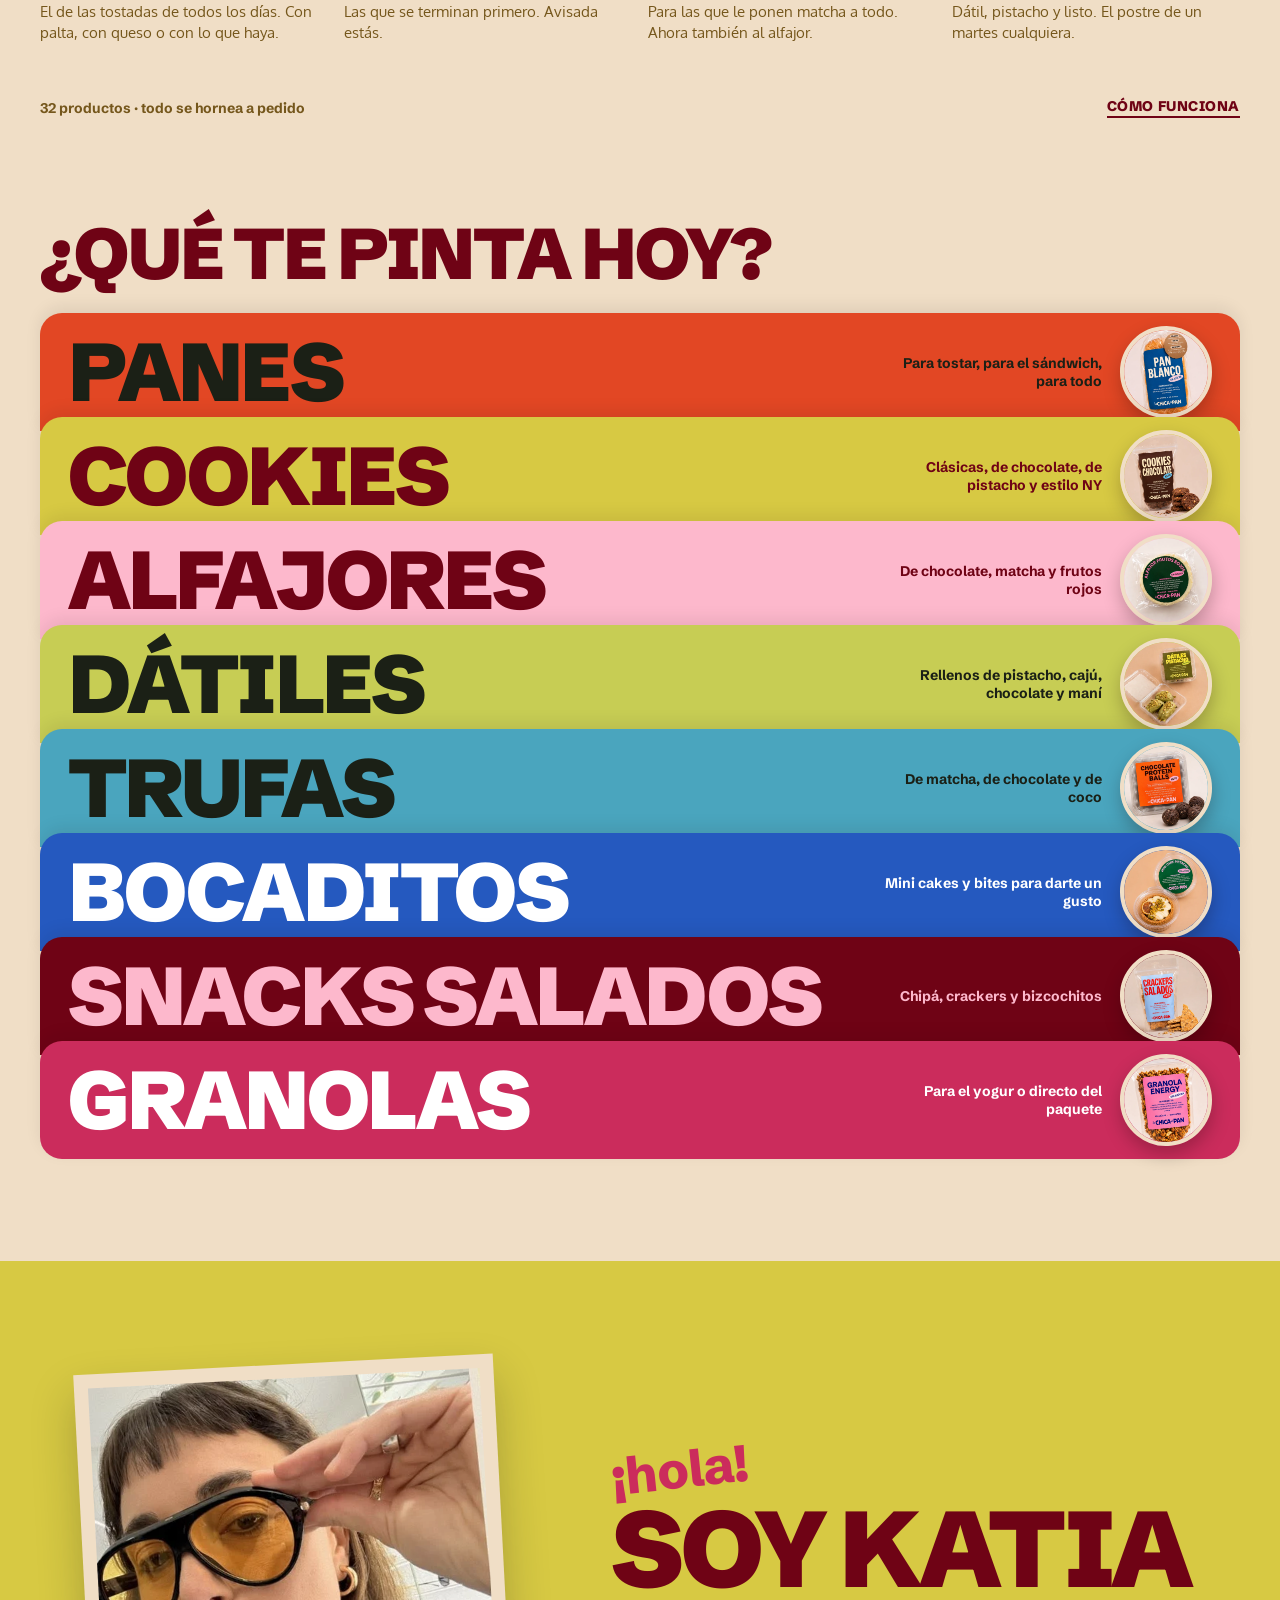
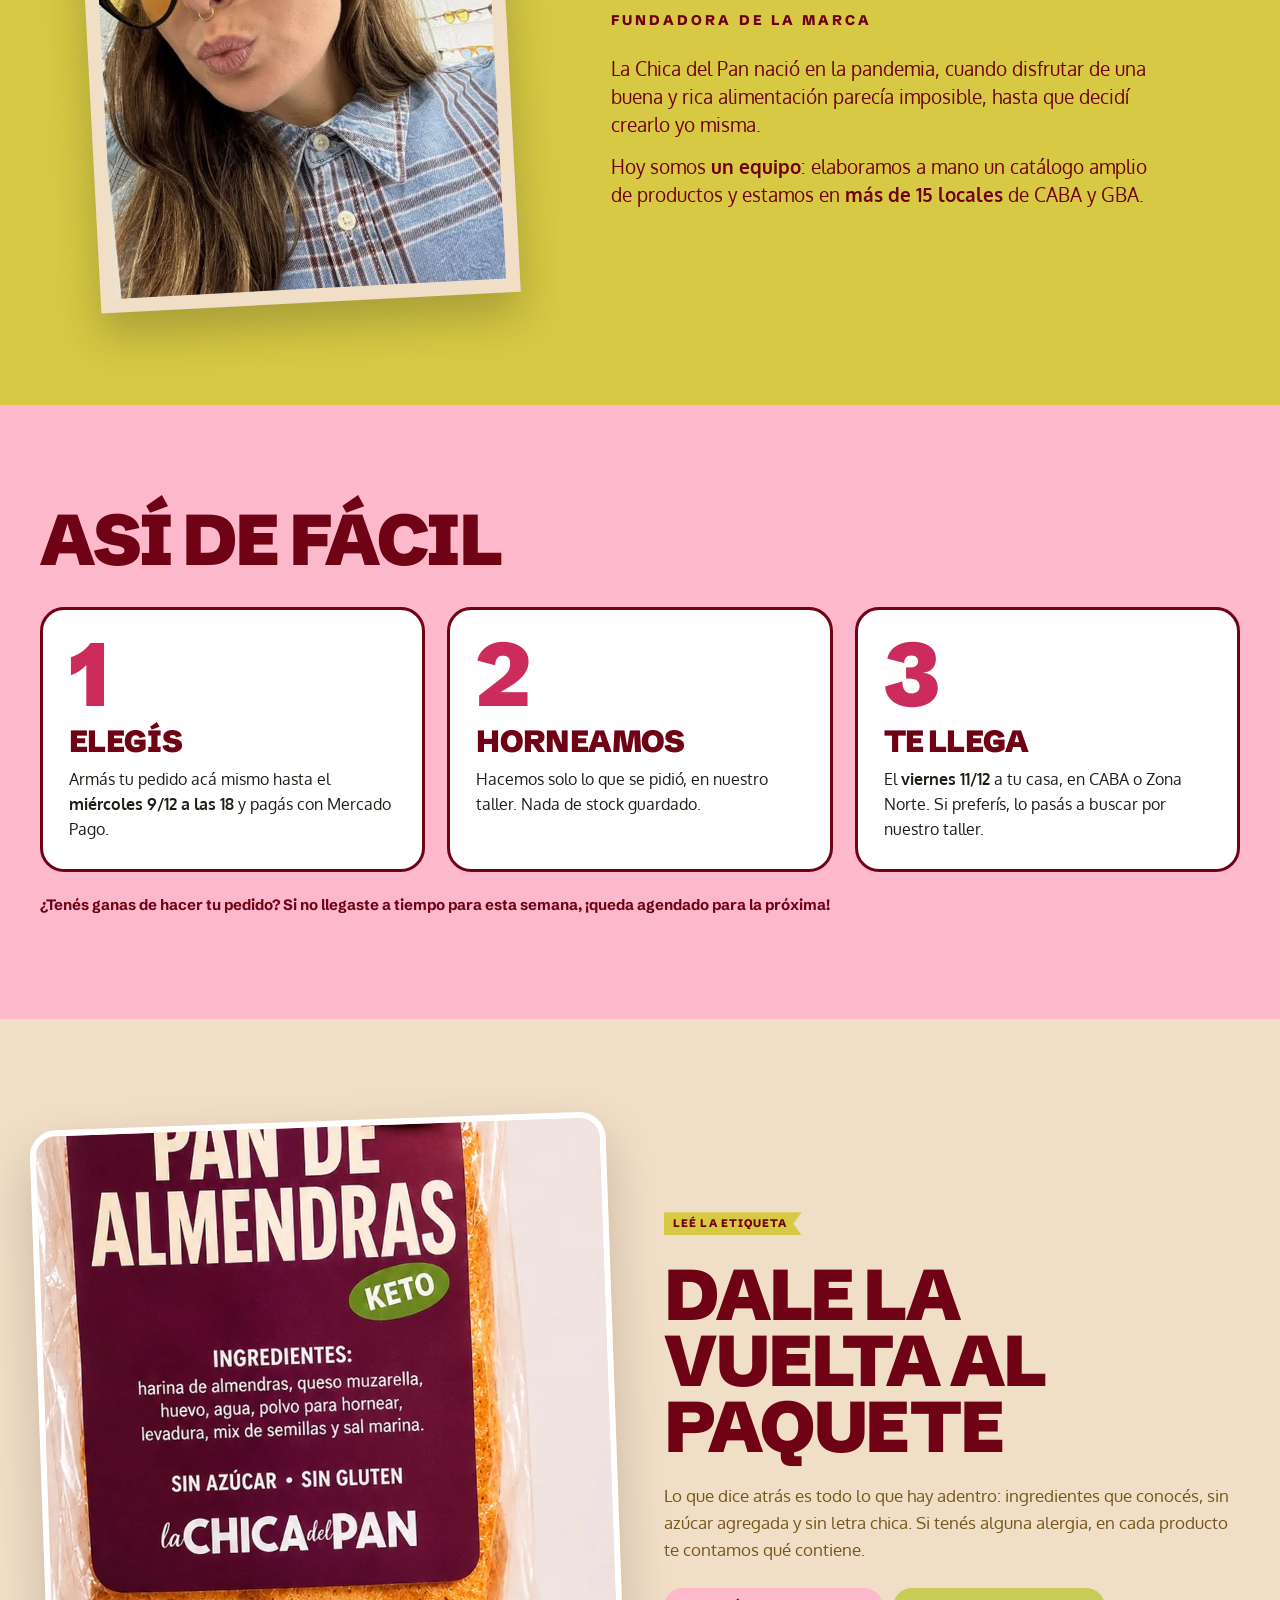
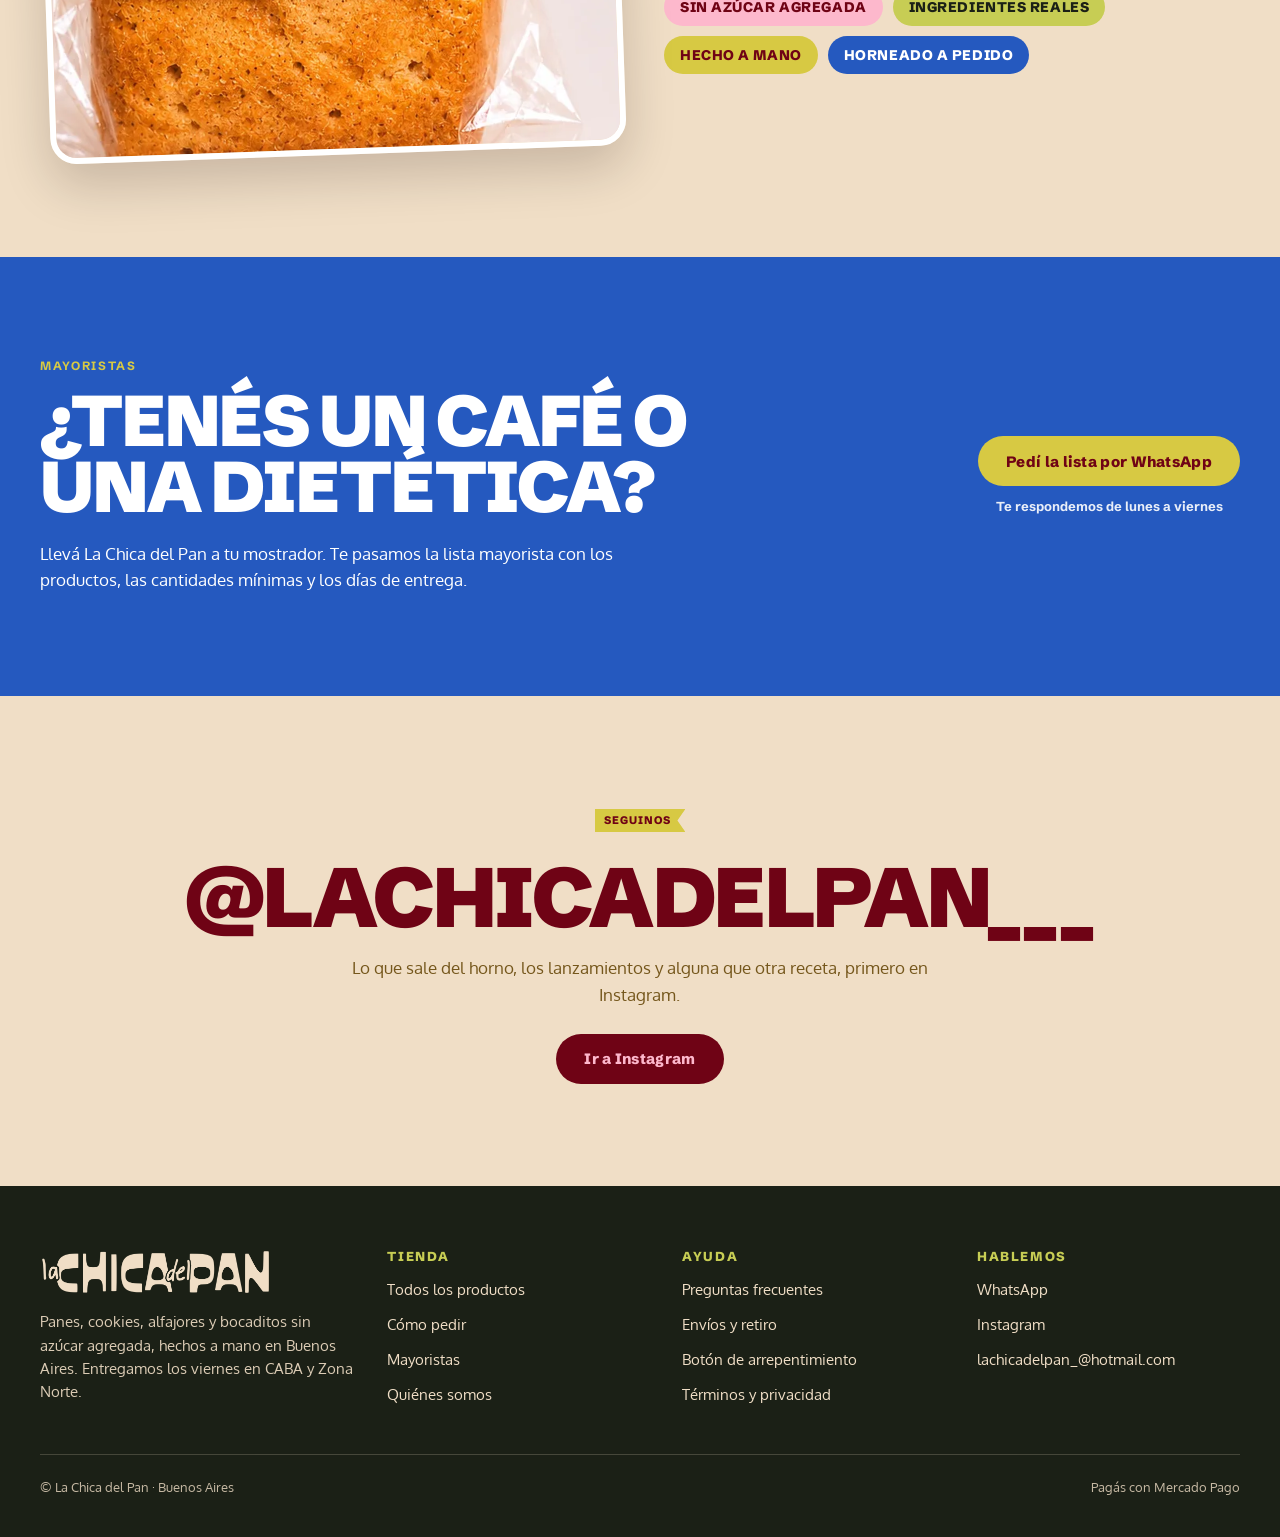
==== commit 6041765f: "Opción 3: Snacks de verdad" ====
--- a/opcion-3/index.html
+++ b/opcion-3/index.html
@@ -51,7 +51,7 @@
       <p class="eyebrow">Hecho a mano en Buenos Aires · Horneado a pedido</p>
       <h1 class="mega-t" id="hero-t"><span>Lo rico</span> <span>no se</span> <span>negocia.</span></h1>
       <p class="t-l hero-si"><span>Sin azúcar agregada.</span> <span>Sin harinas refinadas.</span></p>
-      <p class="hero-etiquetas"><a class="pastilla" href="#tienda">Opciones keto</a> <a class="pastilla" href="#etiqueta">Ingredientes reales</a> <a class="pastilla" href="#etiqueta">Sin agregados</a></p>
+      <p class="hero-etiquetas"><a class="pastilla" href="#tienda">Opciones keto</a> <a class="pastilla" href="#etiqueta">Ingredientes reales</a> <a class="pastilla" href="#tienda">Snacks de verdad</a></p>
       <div class="hero-ctas">
         <a class="btn btn-rosa" href="#tienda"><span>Pedí para el <span data-viernes>viernes</span></span></a>
         <a class="link" href="#como-pedir">Cómo funciona</a>
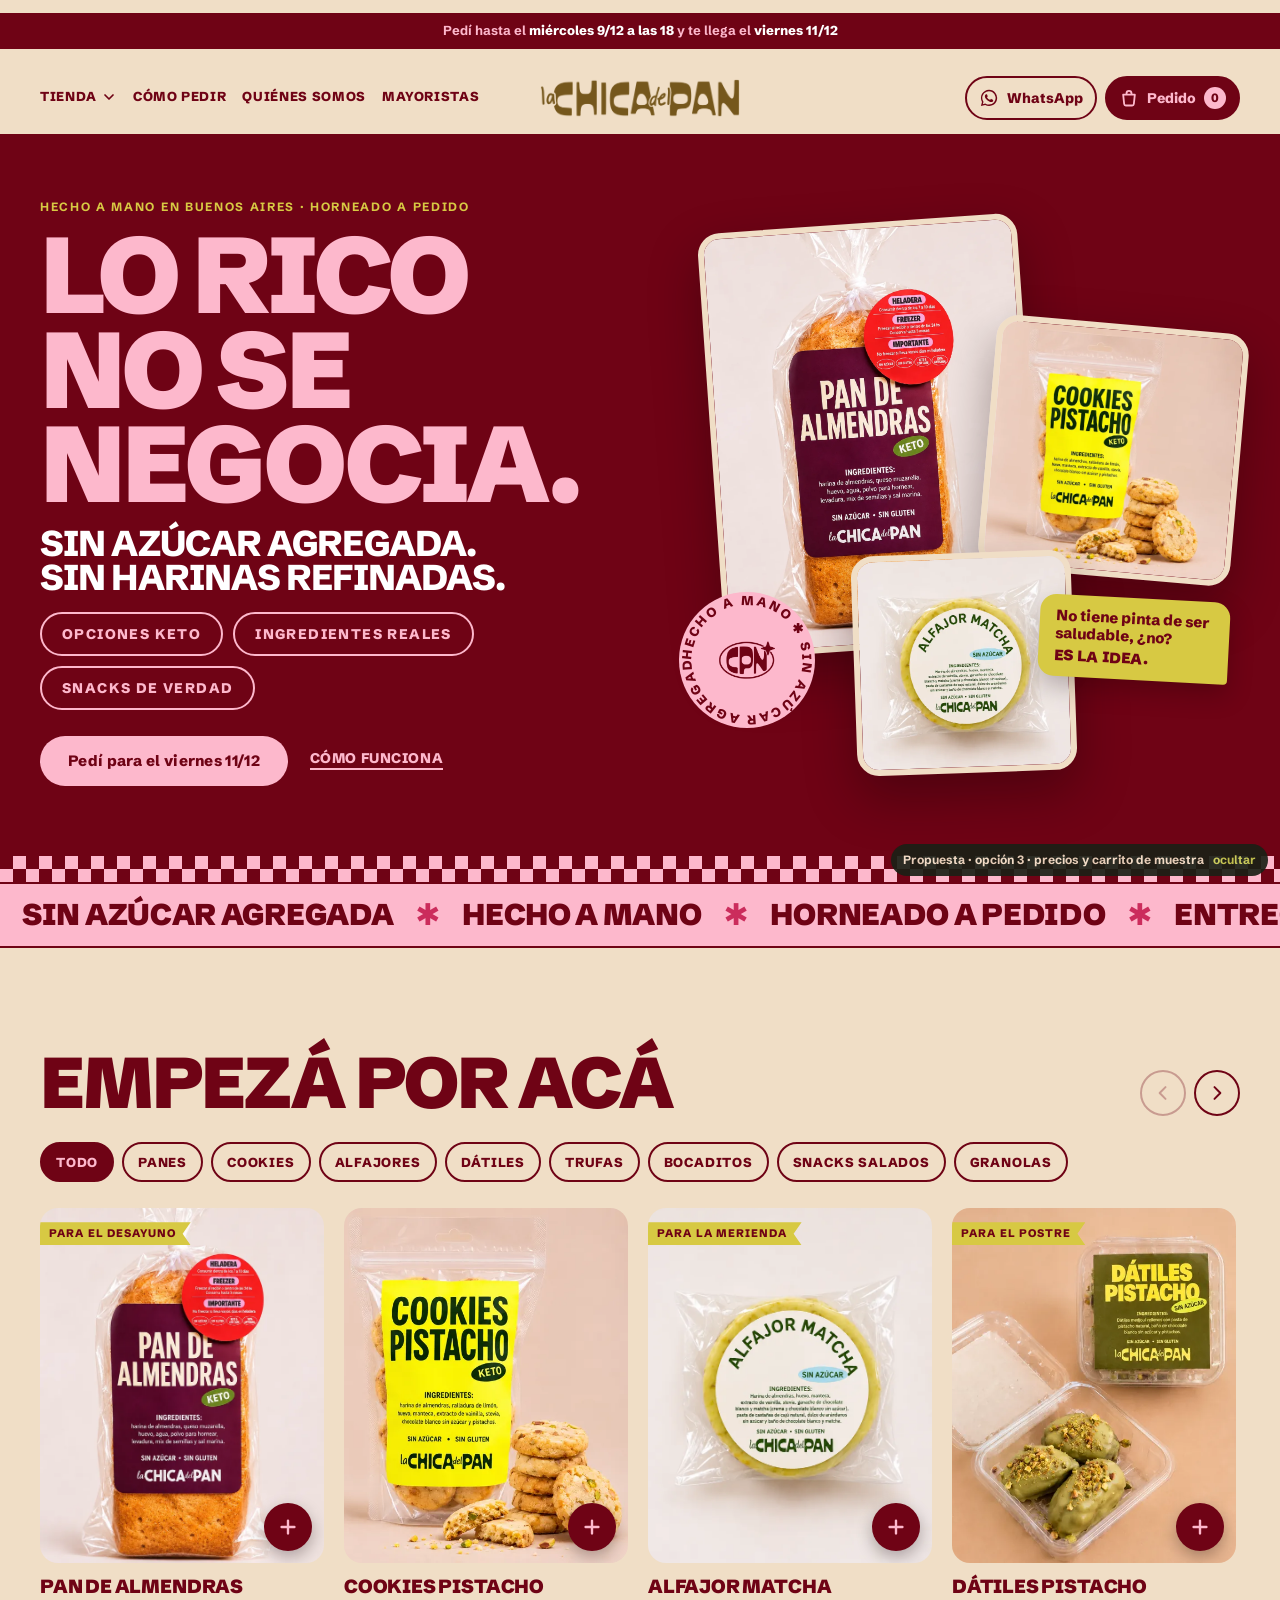
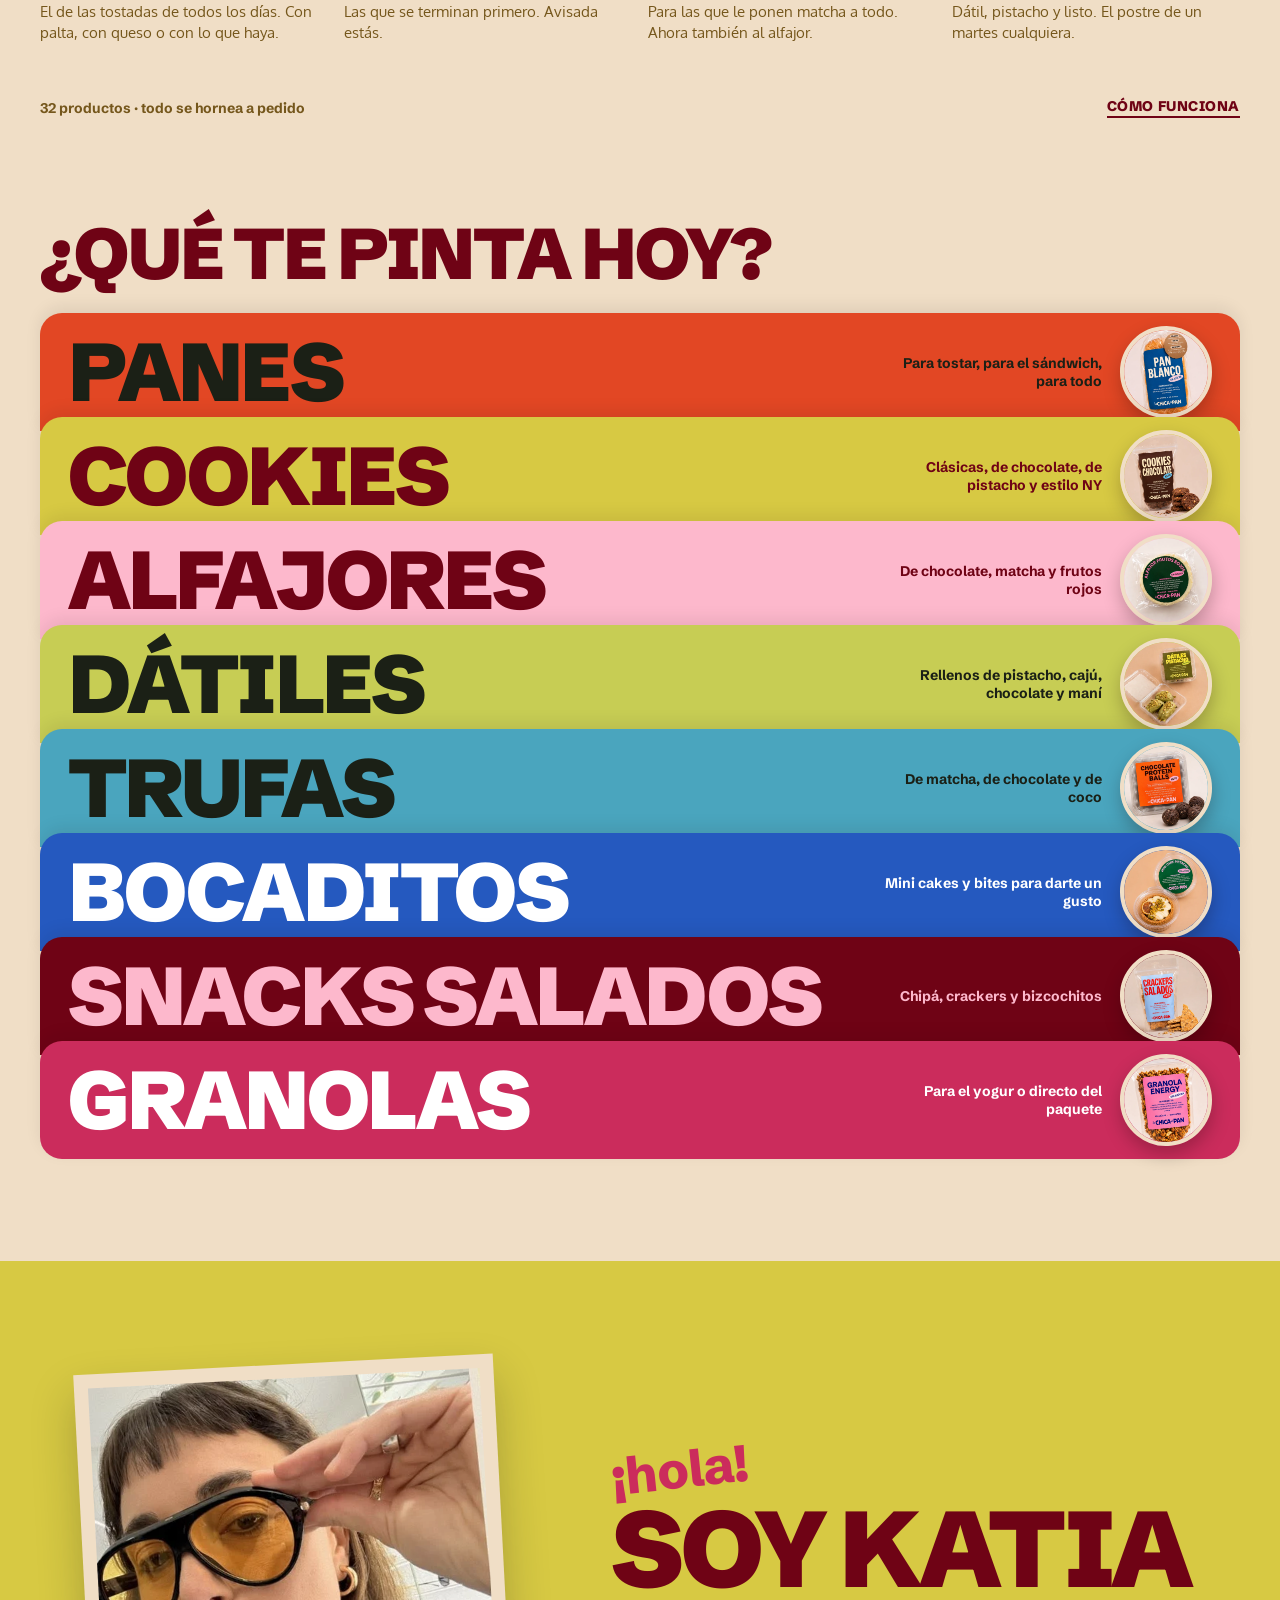
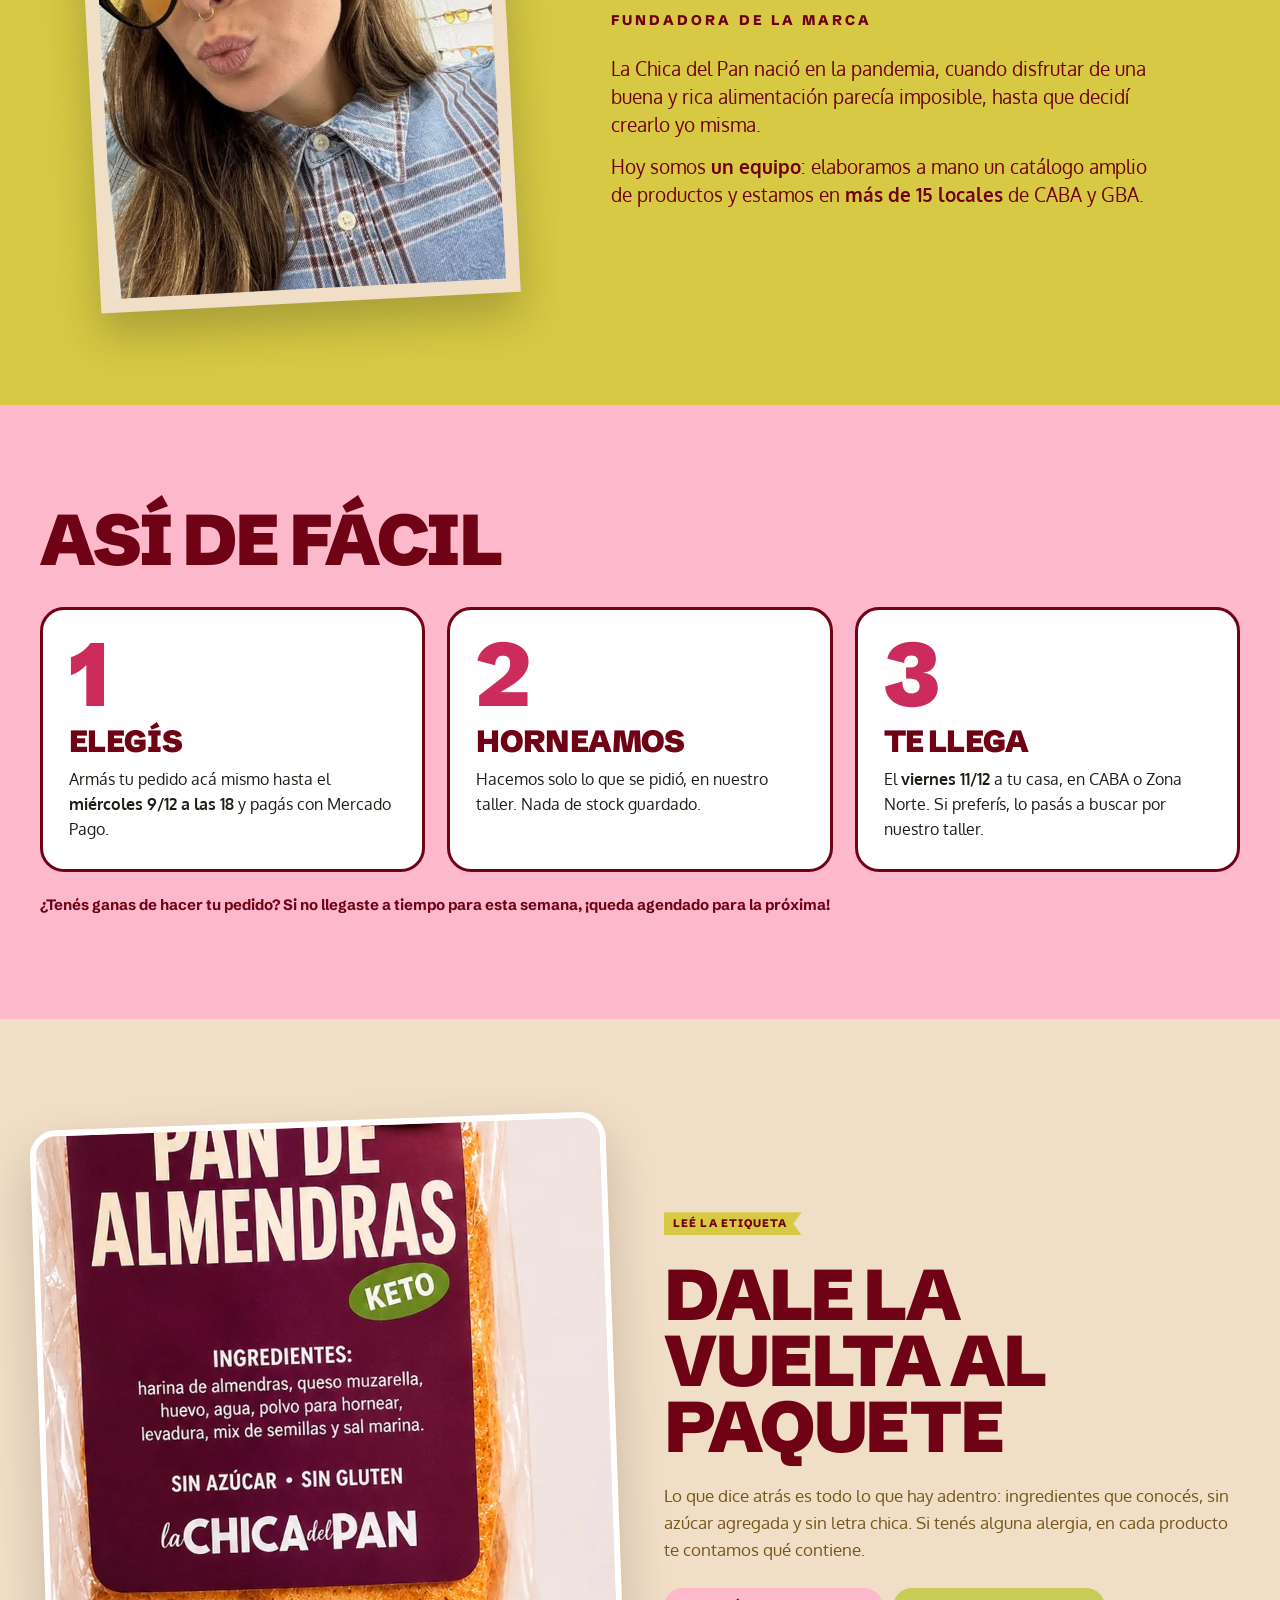
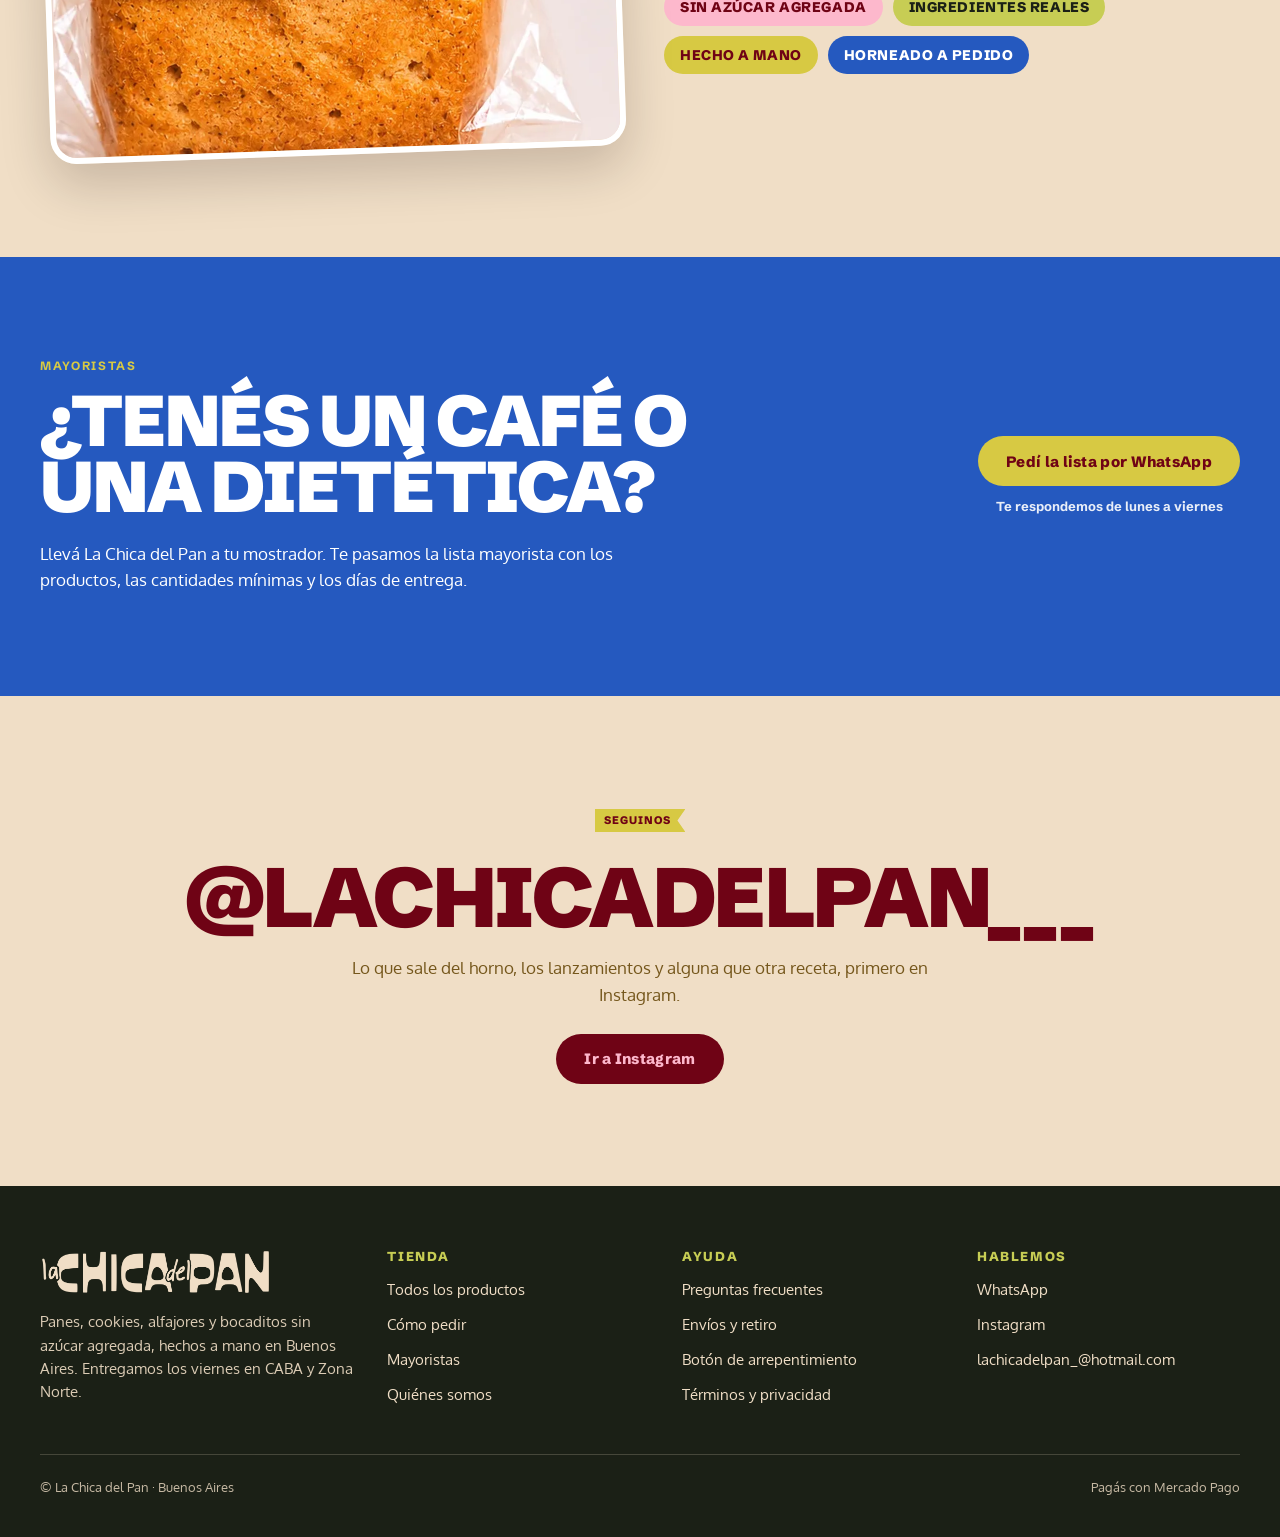
==== commit 38625d6a: "Opción 3: globo con el texto de Katia" ====
--- a/opcion-3/index.html
+++ b/opcion-3/index.html
@@ -68,7 +68,7 @@
         </svg>
         <span class="iso"></span>
       </div>
-      <p class="globo">Che, ¿probaste el pan de almendras tostado con palta?</p>
+      <p class="globo">No tiene pinta de ser saludable, ¿no? <strong>ES LA IDEA.</strong></p>
     </div>
   </div>
 </section>
--- a/opcion-3/o3.css
+++ b/opcion-3/o3.css
@@ -454,3 +454,6 @@
   .hero-etiquetas { gap: 8px; }
   .pastilla { font-size: 11.5px; letter-spacing: .06em; padding: 0 13px; }
 }
+
+/* Globo con el texto de Katia (25/11 19:31) */
+.globo strong { display: block; margin-top: 4px; font-weight: 900; letter-spacing: .02em; }
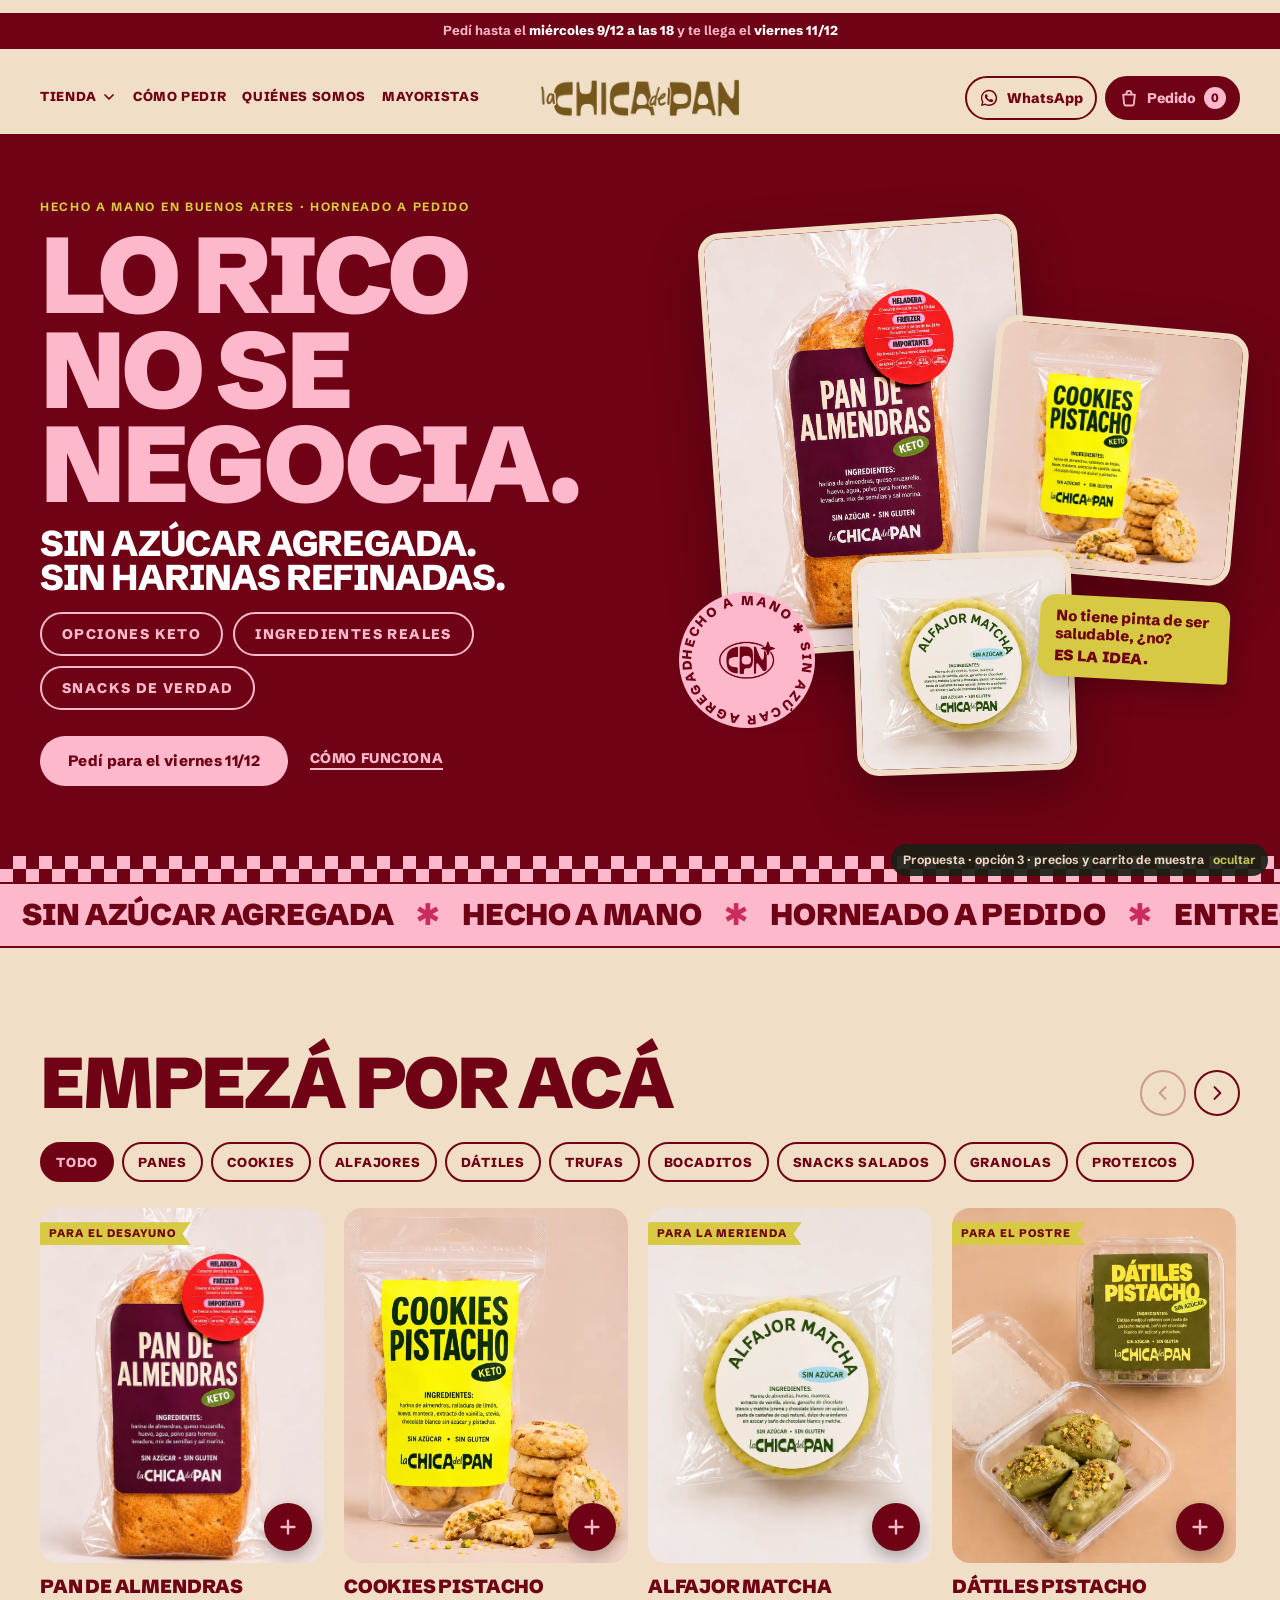
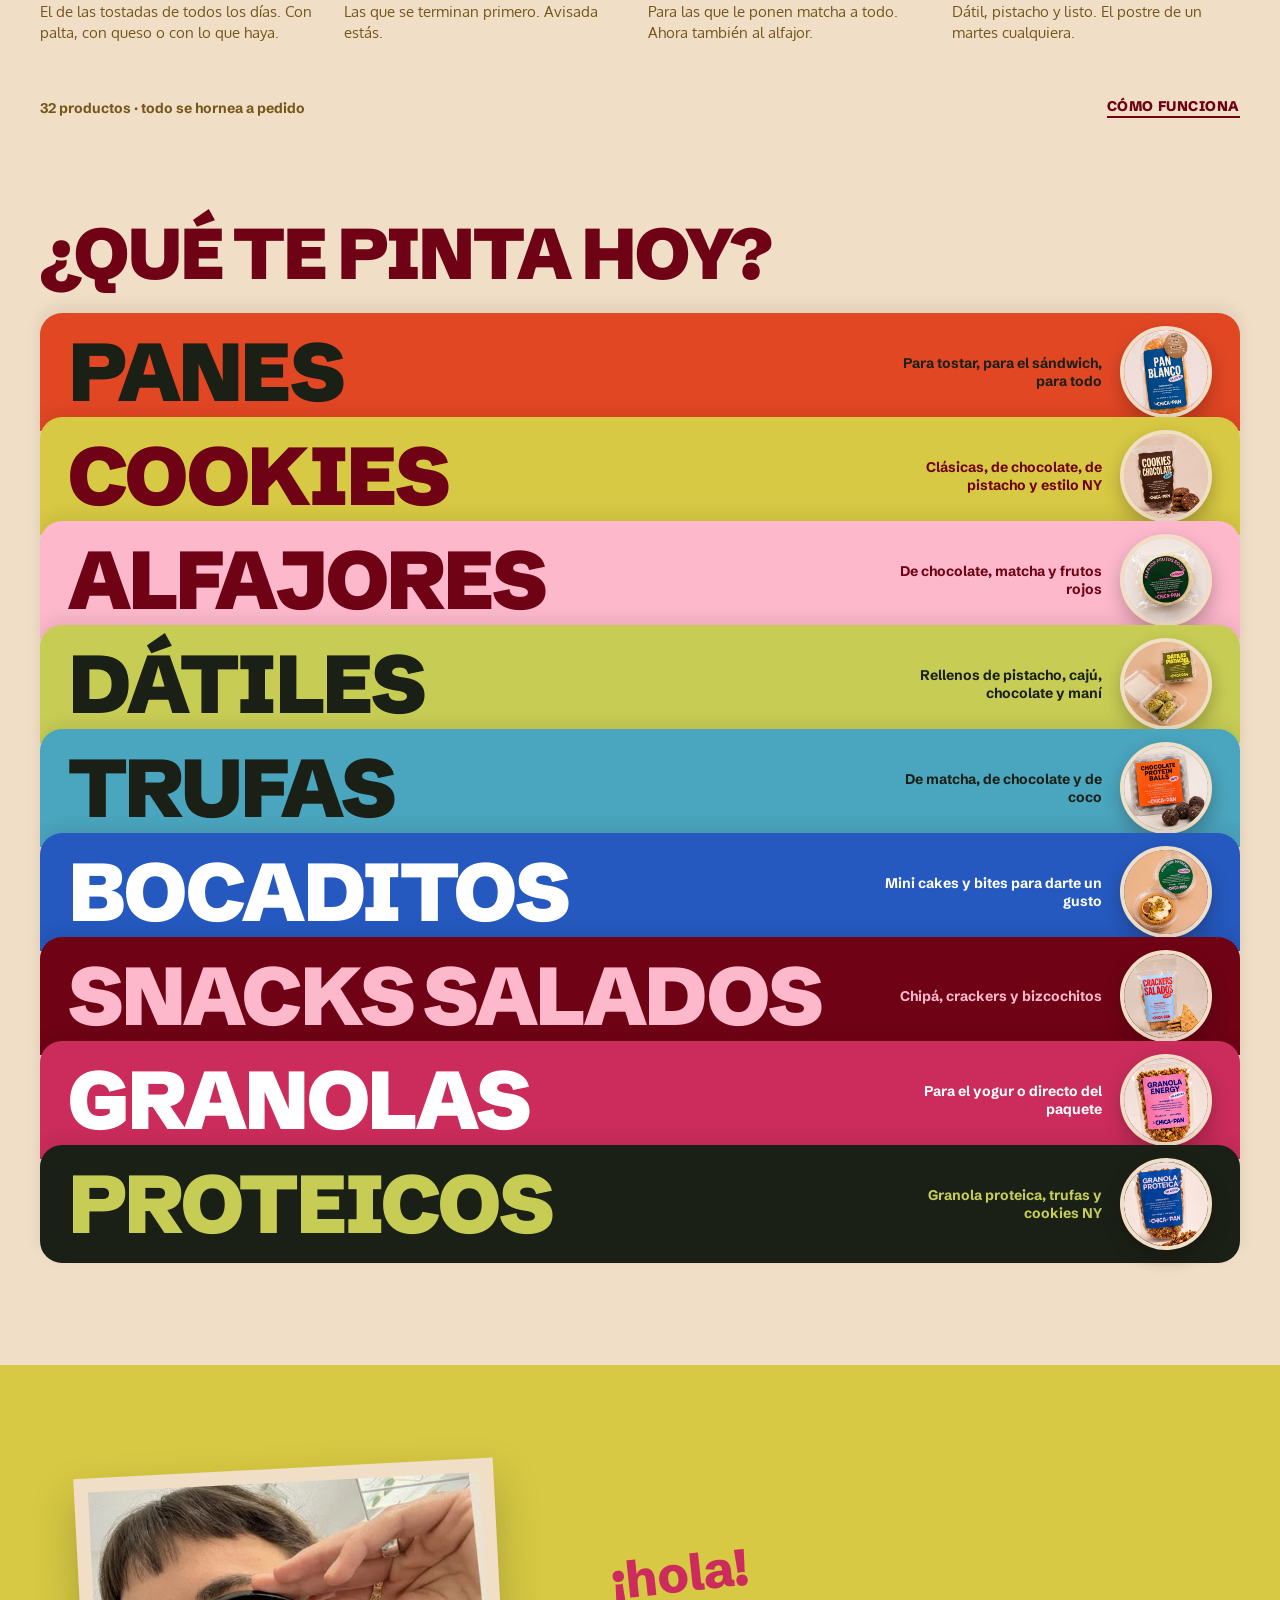
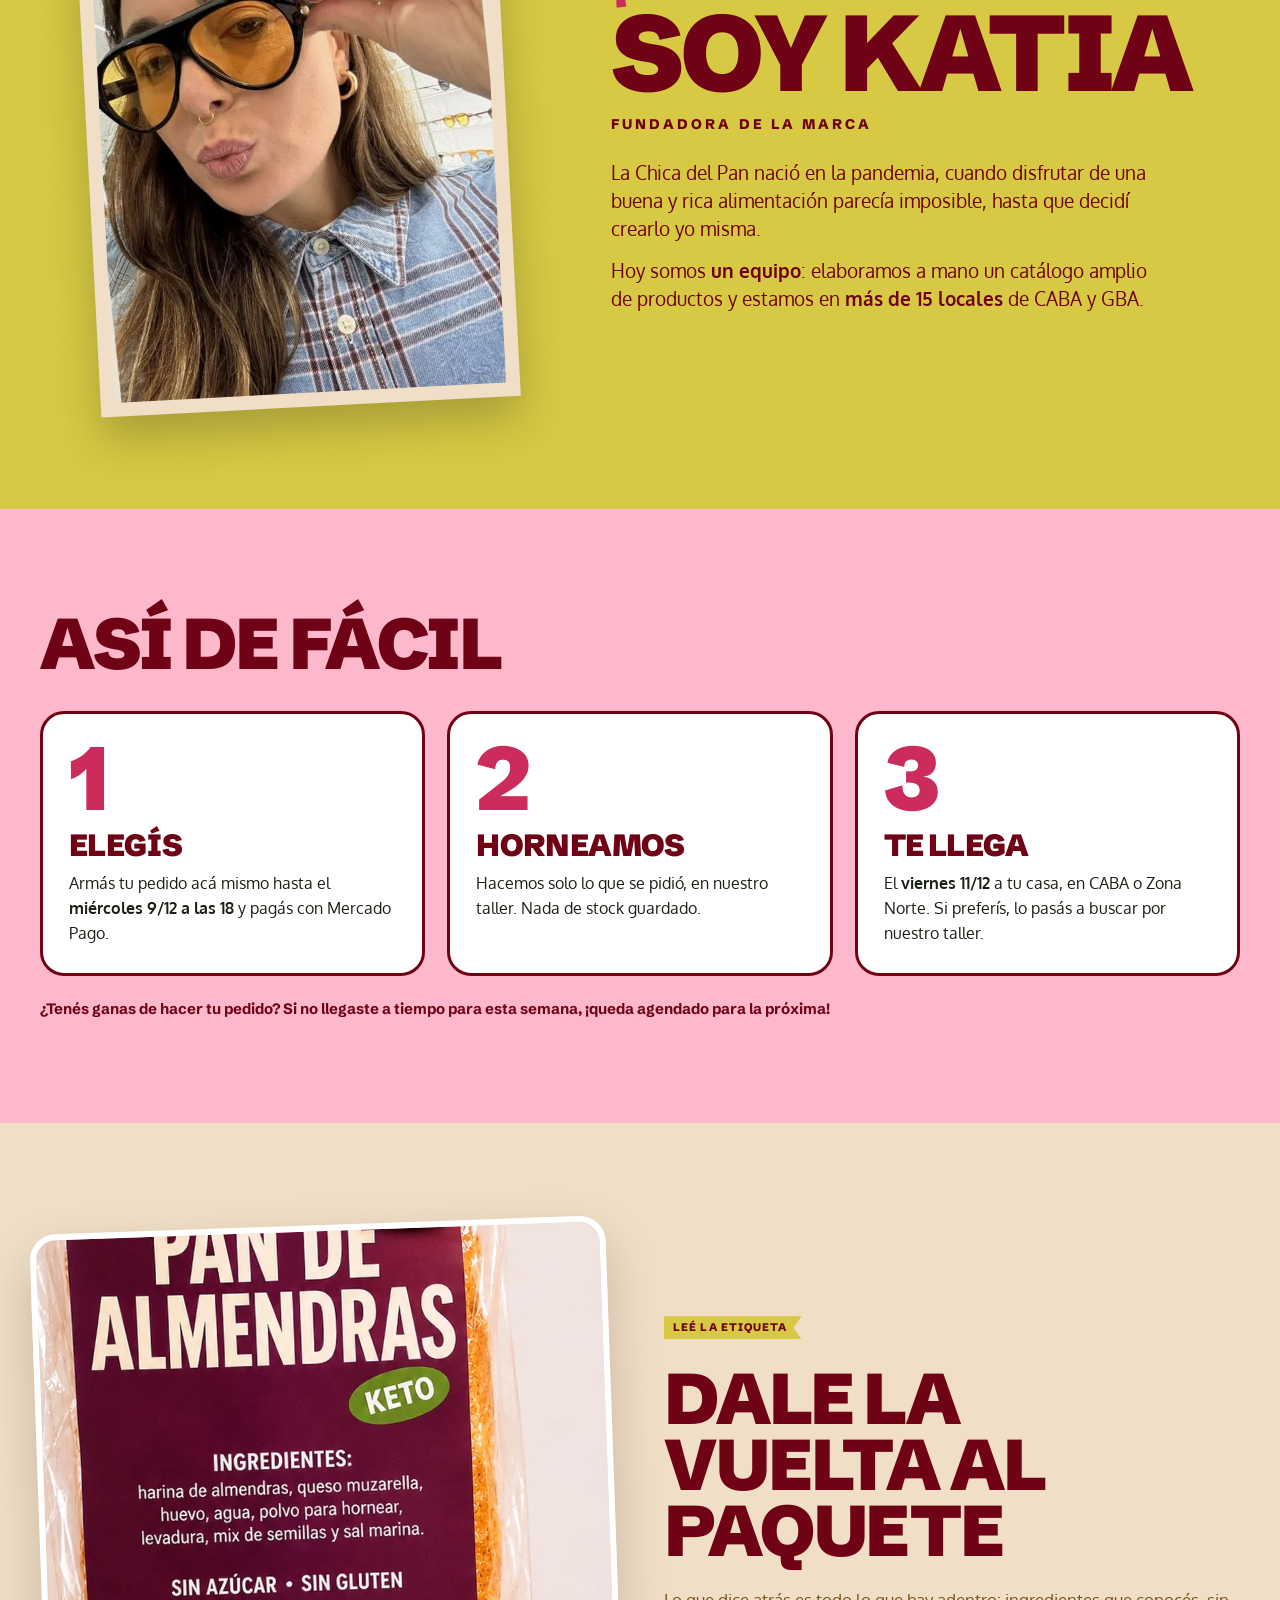
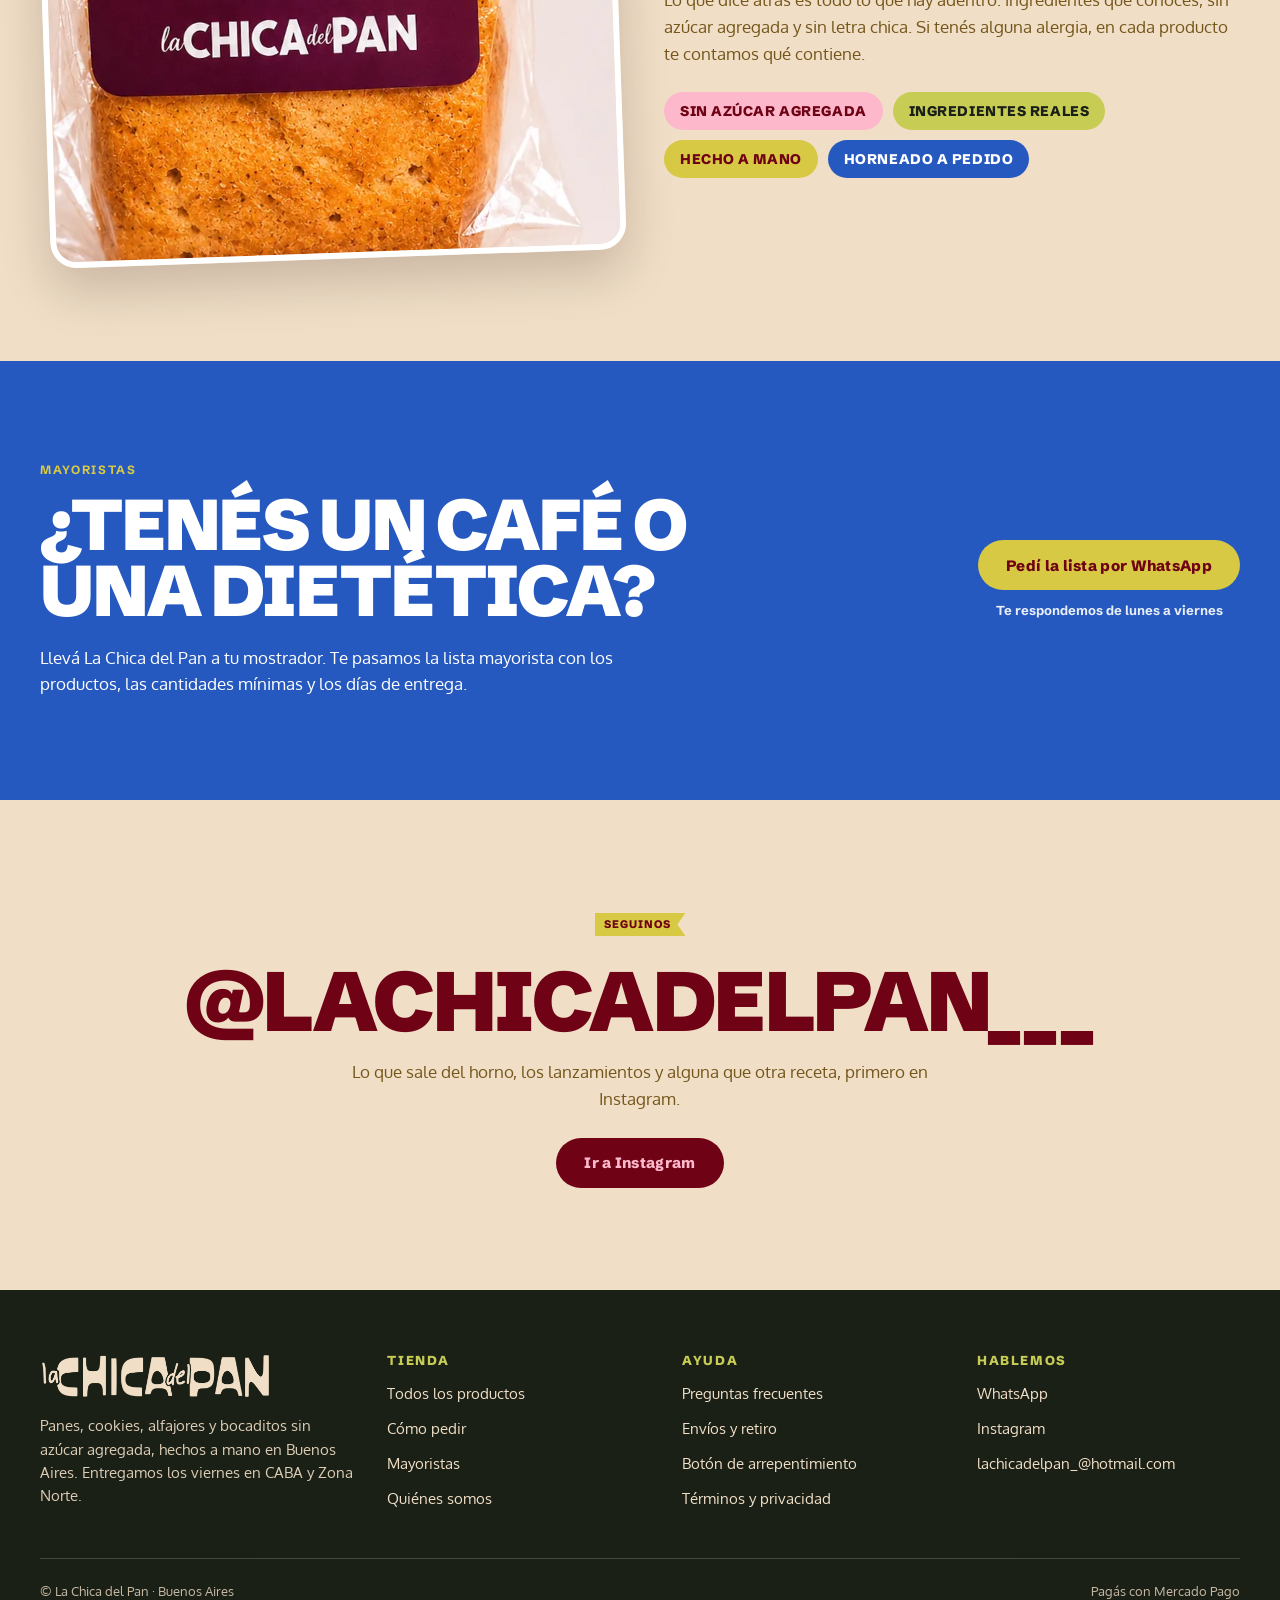
==== commit 4e1f71d7: "Opción 3: categoría Proteicos" ====
--- a/opcion-3/index.html
+++ b/opcion-3/index.html
@@ -99,6 +99,7 @@
       <button type="button" class="chip" data-filtro="bocaditos" aria-pressed="false">Bocaditos</button>
       <button type="button" class="chip" data-filtro="salados" aria-pressed="false">Snacks salados</button>
       <button type="button" class="chip" data-filtro="granolas" aria-pressed="false">Granolas</button>
+      <button type="button" class="chip" data-filtro="proteicos" aria-pressed="false">Proteicos</button>
     </div>
     <div class="carril" id="carril" aria-live="polite"></div>
     <div class="tienda-pie">
@@ -120,6 +121,7 @@
       <a class="banda" href="#tienda" data-cat="bocaditos"></a>
       <a class="banda" href="#tienda" data-cat="salados"></a>
       <a class="banda" href="#tienda" data-cat="granolas"></a>
+      <a class="banda" href="#tienda" data-cat="proteicos"></a>
     </div>
   </div>
 </section>
--- a/opcion-3/o3.css
+++ b/opcion-3/o3.css
@@ -457,3 +457,7 @@
 
 /* Globo con el texto de Katia (25/11 19:31) */
 .globo strong { display: block; margin-top: 4px; font-weight: 900; letter-spacing: .02em; }
+
+/* Con «Proteicos» son 9 categorías: el megamenú pasa a 3 columnas y en el menú del celular la última va a lo ancho */
+.mega-grid { grid-template-columns: repeat(3, 1fr); }
+.menu-movil .cats a:last-child:nth-child(odd) { grid-column: 1 / -1; }
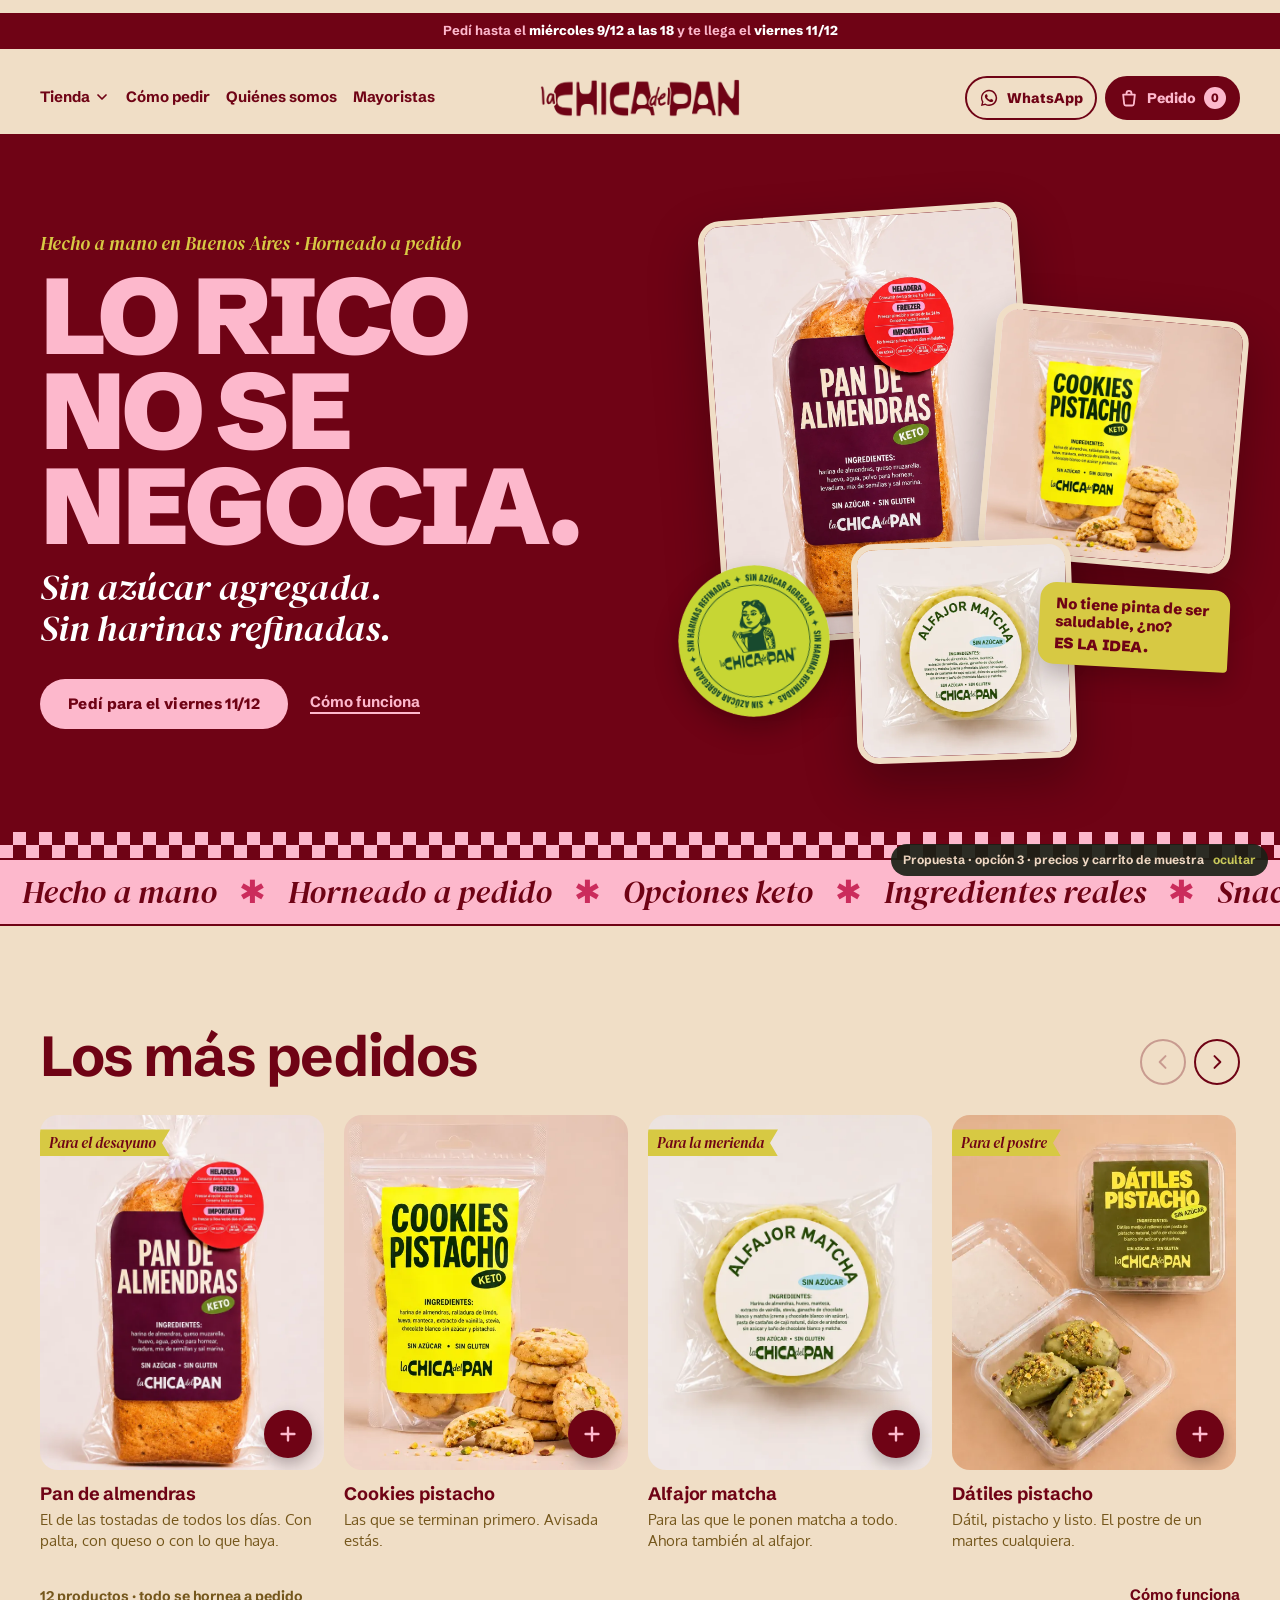
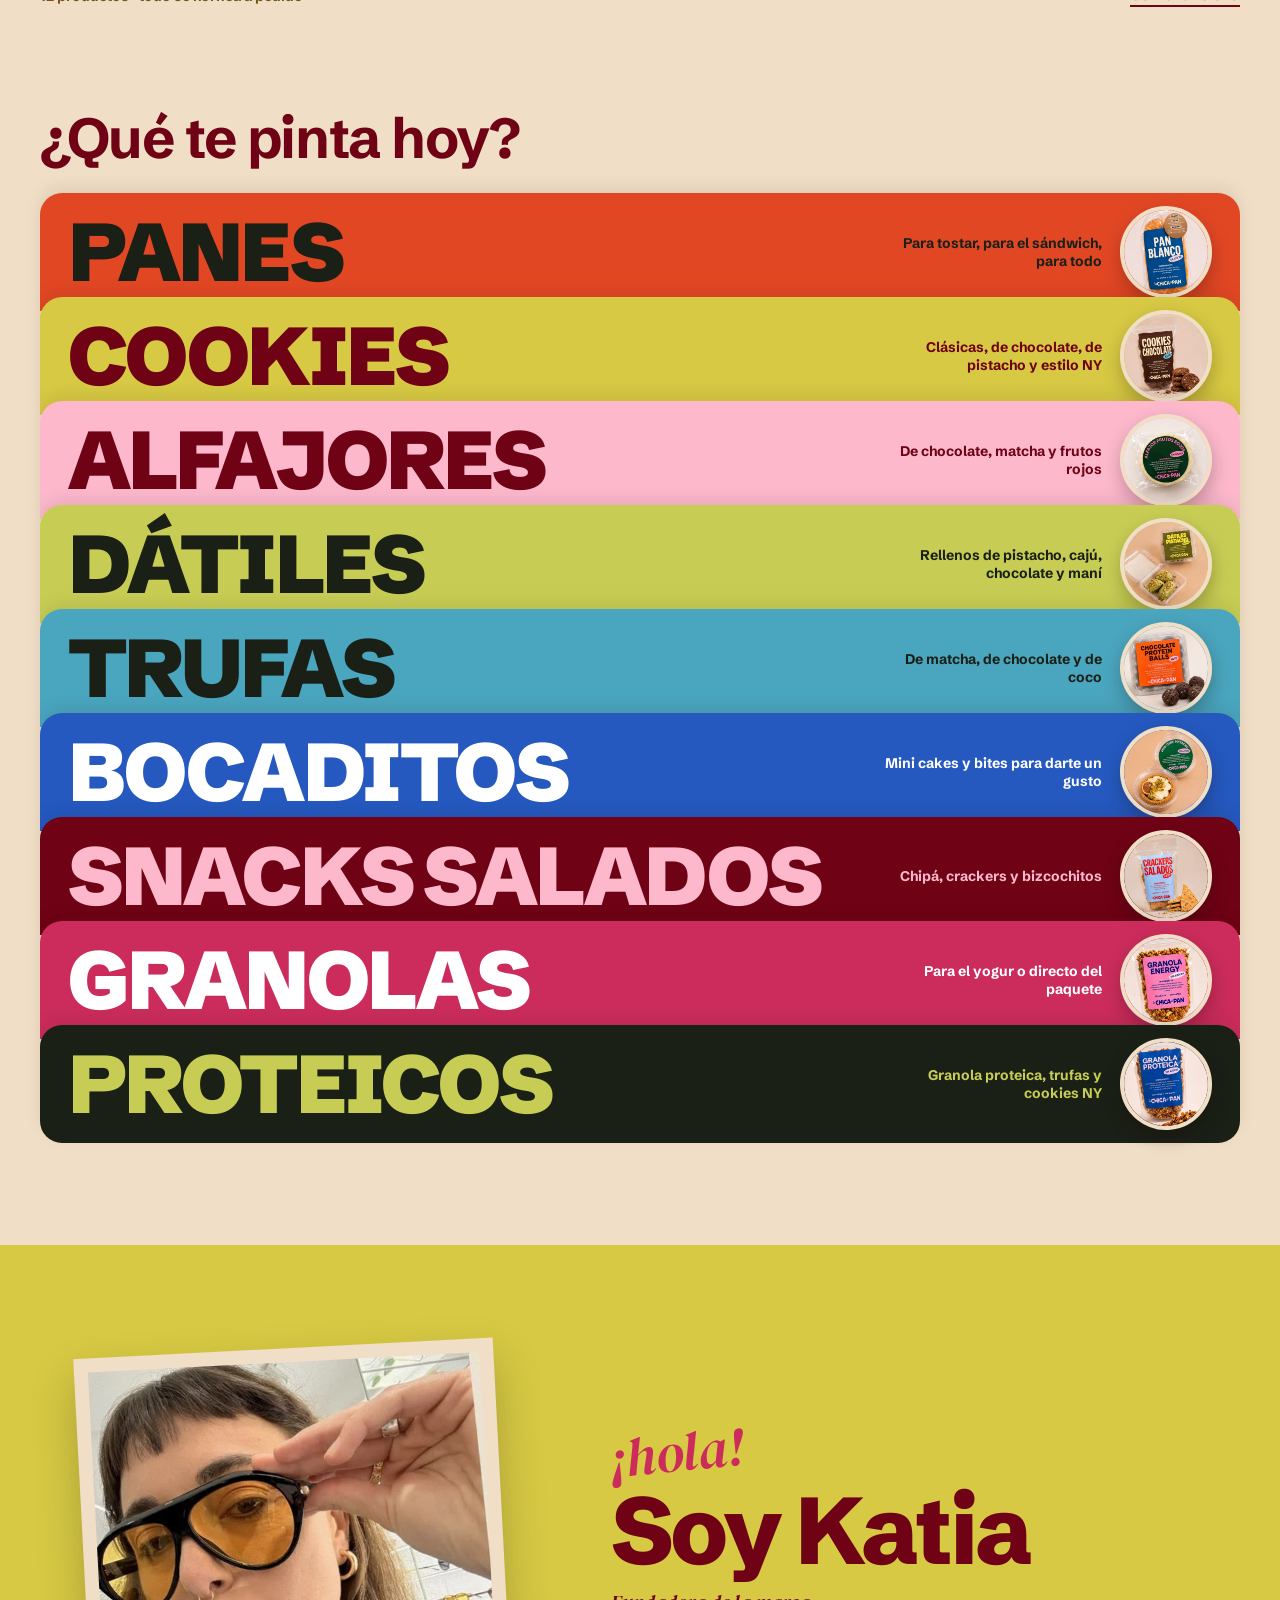
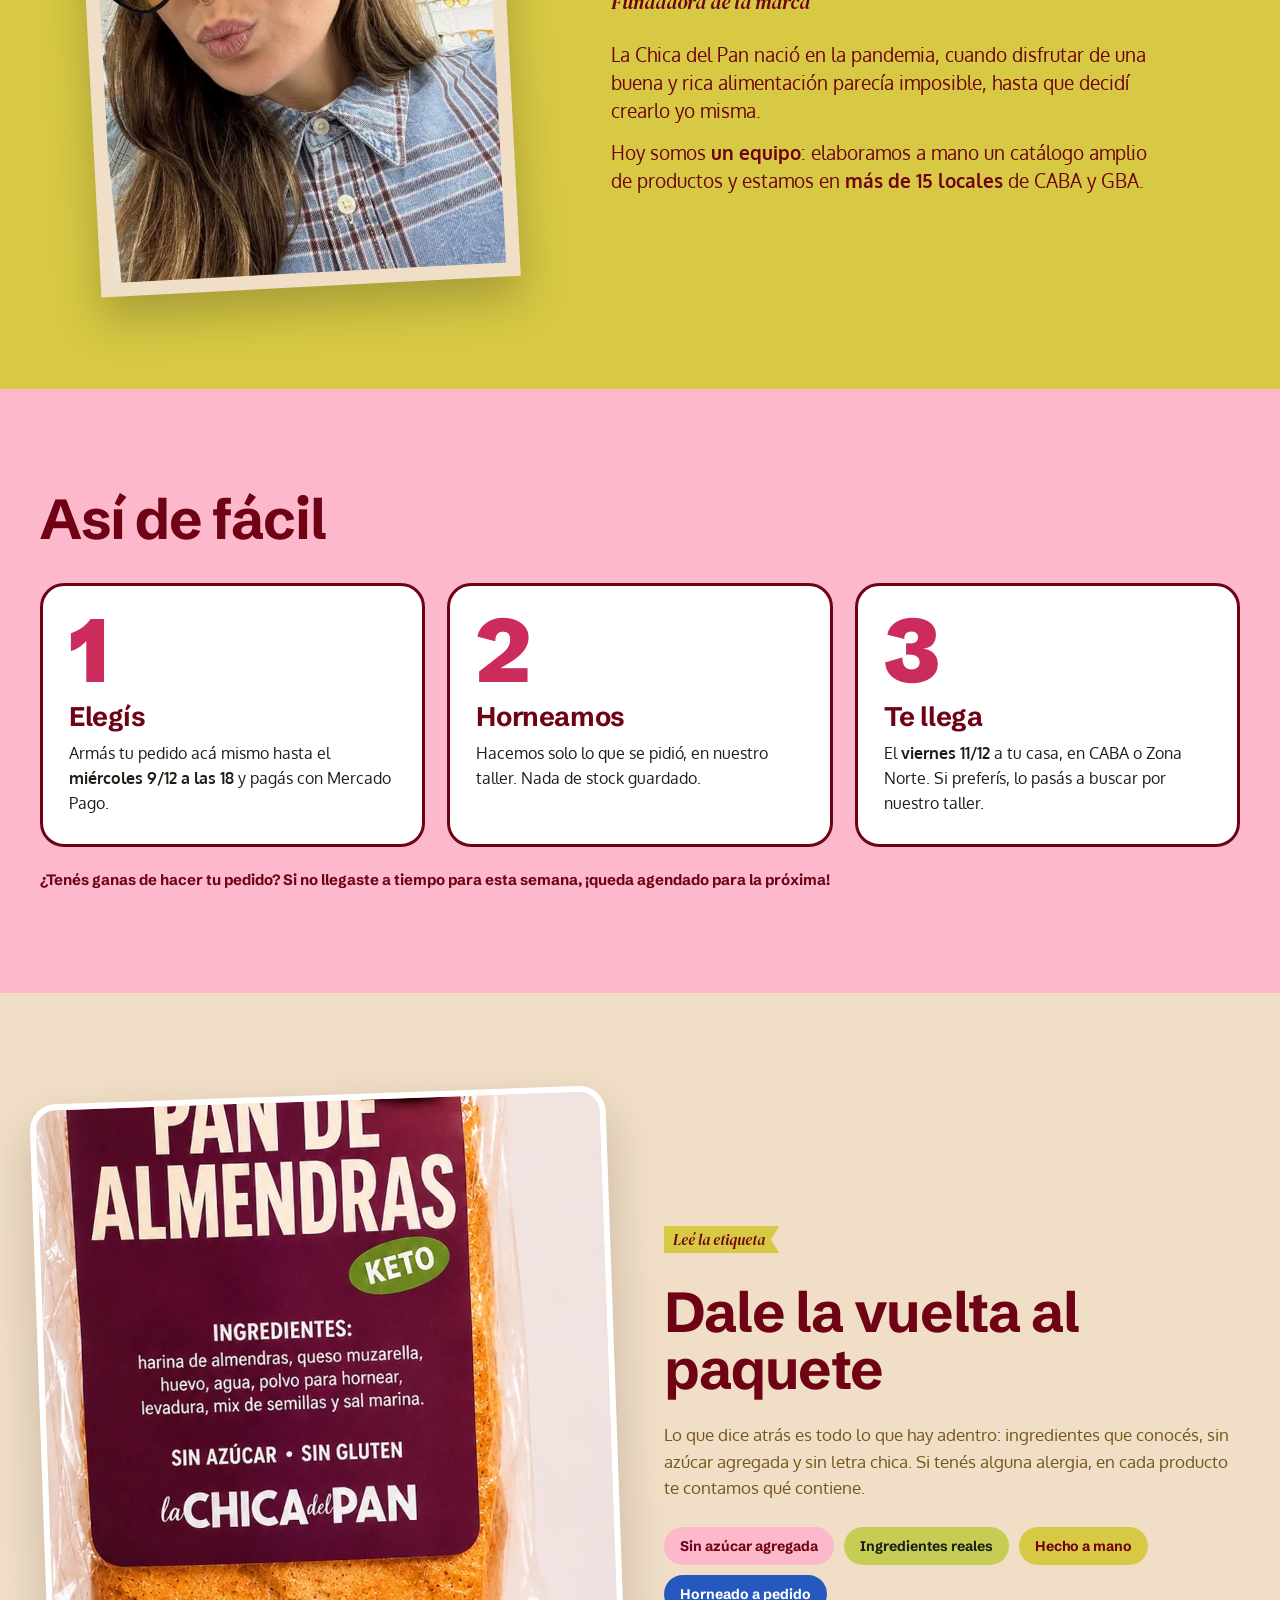
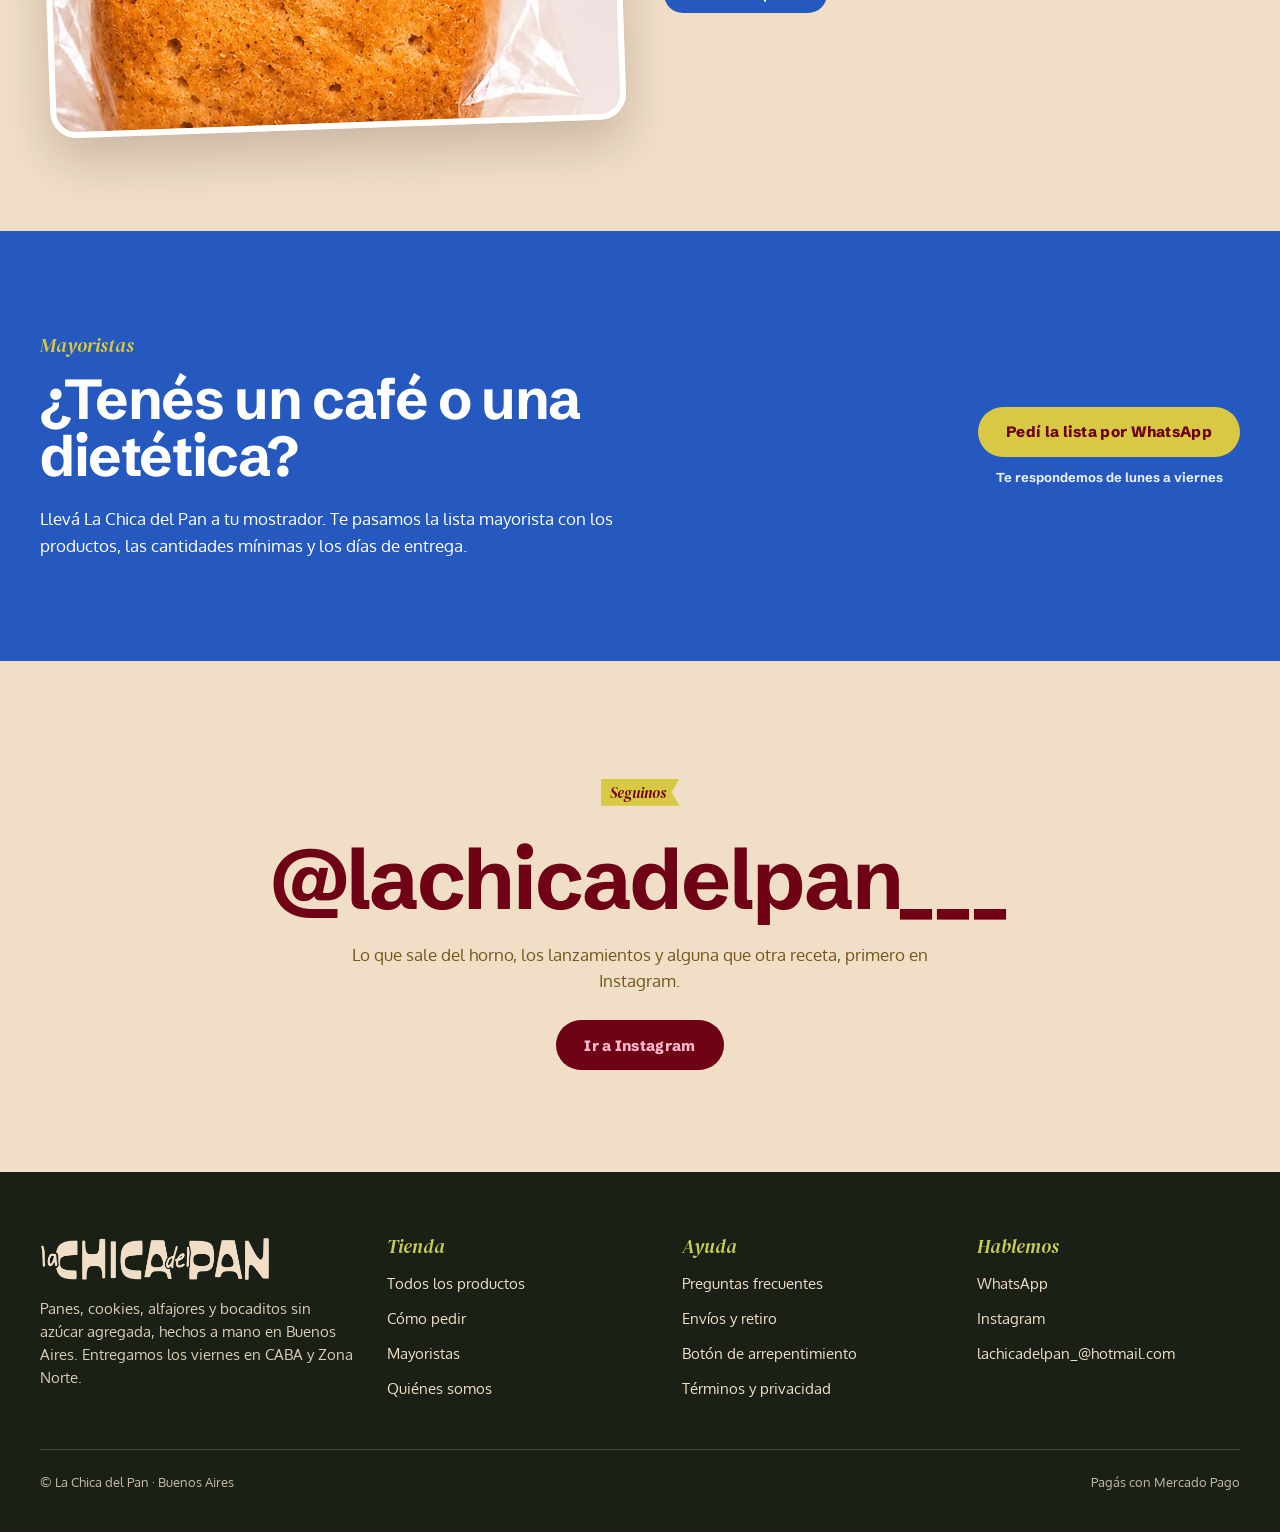
==== commit f63c043d: "Opción 3: comentarios de Katia (tipografía, Los más pedidos, sello lima, logo bordó)" ====
--- a/opcion-3/index.html
+++ b/opcion-3/index.html
@@ -9,7 +9,7 @@
 <link rel="icon" href="../assets/marca/favicon.png">
 <link rel="preconnect" href="https://fonts.googleapis.com">
 <link rel="preconnect" href="https://fonts.gstatic.com" crossorigin>
-<link href="https://fonts.googleapis.com/css2?family=Oxygen:wght@300;400;700&family=Schibsted+Grotesk:wght@400..900&display=swap" rel="stylesheet">
+<link href="https://fonts.googleapis.com/css2?family=DM+Serif+Display:ital@0;1&family=Oxygen:wght@300;400;700&family=Schibsted+Grotesk:wght@400..900&display=swap" rel="stylesheet">
 <link rel="stylesheet" href="o3.css">
 </head>
 <body>
@@ -51,7 +51,6 @@
       <p class="eyebrow">Hecho a mano en Buenos Aires · Horneado a pedido</p>
       <h1 class="mega-t" id="hero-t"><span>Lo rico</span> <span>no se</span> <span>negocia.</span></h1>
       <p class="t-l hero-si"><span>Sin azúcar agregada.</span> <span>Sin harinas refinadas.</span></p>
-      <p class="hero-etiquetas"><a class="pastilla" href="#tienda">Opciones keto</a> <a class="pastilla" href="#etiqueta">Ingredientes reales</a> <a class="pastilla" href="#tienda">Snacks de verdad</a></p>
       <div class="hero-ctas">
         <a class="btn btn-rosa" href="#tienda"><span>Pedí para el <span data-viernes>viernes</span></span></a>
         <a class="link" href="#como-pedir">Cómo funciona</a>
@@ -61,49 +60,32 @@
       <div class="foto f1"><img src="../assets/img/pan-de-almendras-1200.webp" alt="" width="1200" height="1600"></div>
       <div class="foto f2"><img src="../assets/img/cookies-pistacho-640.webp" alt="" width="640" height="640"></div>
       <div class="foto f3"><img src="../assets/img/alfajor-matcha-640.webp" alt="" width="640" height="853"></div>
-      <div class="sello">
-        <svg viewBox="0 0 140 140"><defs><path id="circ" d="M70 70m-56 0a56 56 0 1 1 112 0a56 56 0 1 1-112 0"/></defs>
-          <circle cx="70" cy="70" r="69" fill="#FDB8CC"/>
-          <text fill="#6F0315" font-family="Schibsted Grotesk, sans-serif" font-weight="800" font-size="13.2" letter-spacing="2.2"><textPath href="#circ">HECHO A MANO ✱ SIN AZÚCAR AGREGADA ✱ </textPath></text>
-        </svg>
-        <span class="iso"></span>
-      </div>
+      <img class="sello" src="../assets/img/sello-lima-640.webp" alt="" width="640" height="640">
       <p class="globo">No tiene pinta de ser saludable, ¿no? <strong>ES LA IDEA.</strong></p>
     </div>
   </div>
 </section>
 
-<div class="marquesina" aria-label="Sin azúcar agregada, hecho a mano, horneado a pedido, entregas los viernes en CABA y Zona Norte">
+<div class="marquesina" aria-label="Hecho a mano, horneado a pedido, opciones keto, ingredientes reales, snacks de verdad, entregas los viernes en CABA y Zona Norte">
   <div class="marquesina-in" aria-hidden="true">
-    <p><span>Sin azúcar agregada</span><i>✱</i><span>Hecho a mano</span><i>✱</i><span>Horneado a pedido</span><i>✱</i><span>Entregas los viernes</span><i>✱</i><span>CABA y Zona Norte</span><i>✱</i></p>
-    <p><span>Sin azúcar agregada</span><i>✱</i><span>Hecho a mano</span><i>✱</i><span>Horneado a pedido</span><i>✱</i><span>Entregas los viernes</span><i>✱</i><span>CABA y Zona Norte</span><i>✱</i></p>
+    <p><span>Hecho a mano</span><i>✱</i><span>Horneado a pedido</span><i>✱</i><span>Opciones keto</span><i>✱</i><span>Ingredientes reales</span><i>✱</i><span>Snacks de verdad</span><i>✱</i><span>Entregas los viernes en CABA y Zona Norte</span><i>✱</i></p>
+    <p><span>Hecho a mano</span><i>✱</i><span>Horneado a pedido</span><i>✱</i><span>Opciones keto</span><i>✱</i><span>Ingredientes reales</span><i>✱</i><span>Snacks de verdad</span><i>✱</i><span>Entregas los viernes en CABA y Zona Norte</span><i>✱</i></p>
   </div>
 </div>
 
 <section class="sec" id="tienda" aria-labelledby="tienda-t">
   <div class="wrap">
     <div class="sec-head">
-      <h2 class="t-xl" id="tienda-t">Empezá por acá</h2>
+      <h2 class="t-xl" id="tienda-t">Los más pedidos</h2>
       <div class="flechas">
         <button type="button" class="flecha" data-flecha="-1" aria-label="Ver los anteriores"><svg viewBox="0 0 24 24" fill="none" stroke="currentColor" stroke-width="2.4" stroke-linecap="round" stroke-linejoin="round"><path d="M15 5l-7 7 7 7"/></svg></button>
         <button type="button" class="flecha" data-flecha="1" aria-label="Ver los siguientes"><svg viewBox="0 0 24 24" fill="none" stroke="currentColor" stroke-width="2.4" stroke-linecap="round" stroke-linejoin="round"><path d="M9 5l7 7-7 7"/></svg></button>
       </div>
     </div>
-    <div class="filtros" role="group" aria-label="Filtrar por categoría">
-      <button type="button" class="chip" data-filtro="todo" aria-pressed="true">Todo</button>
-      <button type="button" class="chip" data-filtro="panes" aria-pressed="false">Panes</button>
-      <button type="button" class="chip" data-filtro="cookies" aria-pressed="false">Cookies</button>
-      <button type="button" class="chip" data-filtro="alfajores" aria-pressed="false">Alfajores</button>
-      <button type="button" class="chip" data-filtro="datiles" aria-pressed="false">Dátiles</button>
-      <button type="button" class="chip" data-filtro="trufas" aria-pressed="false">Trufas</button>
-      <button type="button" class="chip" data-filtro="bocaditos" aria-pressed="false">Bocaditos</button>
-      <button type="button" class="chip" data-filtro="salados" aria-pressed="false">Snacks salados</button>
-      <button type="button" class="chip" data-filtro="granolas" aria-pressed="false">Granolas</button>
-      <button type="button" class="chip" data-filtro="proteicos" aria-pressed="false">Proteicos</button>
-    </div>
     <div class="carril" id="carril" aria-live="polite"></div>
     <div class="tienda-pie">
       <span><span id="cuenta"></span> · todo se hornea a pedido</span>
+      <a class="link" href="index.html#tienda" data-cat="mas" data-volver hidden>Ver los más pedidos</a>
       <a class="link" href="#como-pedir">Cómo funciona</a>
     </div>
   </div>
--- a/opcion-3/o3.css
+++ b/opcion-3/o3.css
@@ -461,3 +461,39 @@
 /* Con «Proteicos» son 9 categorías: el megamenú pasa a 3 columnas y en el menú del celular la última va a lo ancho */
 .mega-grid { grid-template-columns: repeat(3, 1fr); }
 .menu-movil .cats a:last-child:nth-child(odd) { grid-column: 1 / -1; }
+
+/* ---------- Comentarios de Katia (25/11 20:04) ----------
+   Mayúsculas gruesas solo en el título principal y en la escalera de categorías; el resto en minúscula.
+   DM Serif Display itálica para los detalles (el toque editorial tipo Ghia). Logo de arriba en bordó.
+   El sello es su sticker lima con su ilustración (el de las etiquetas). */
+:root { --serif: 'DM Serif Display', Georgia, serif; }
+.logo { background: var(--bordo); }
+.pie .logo { background: var(--crema); }
+.t-xl { font: 700 clamp(34px, 4.4vw, 64px)/1.02 var(--display); letter-spacing: -.025em; text-transform: none; }
+.t-l { font-weight: 700; letter-spacing: -.02em; line-height: 1.05; text-transform: none; }
+.eyebrow { font: italic 400 clamp(17px, 1.5vw, 20px)/1.2 var(--serif); letter-spacing: 0; text-transform: none; }
+.flag { font: italic 400 15px/1 var(--serif); letter-spacing: 0; text-transform: none; }
+.link { font: 700 15px/1 var(--display); letter-spacing: 0; text-transform: none; }
+.nav a, .nav-tienda { font: 700 15px/1 var(--display); letter-spacing: 0; text-transform: none; }
+.hero-si { font: italic 400 clamp(26px, 2.9vw, 42px)/1.1 var(--serif); letter-spacing: 0; text-transform: none; color: var(--blanco); margin-bottom: 30px; }
+.marquesina p { font: italic 400 clamp(22px, 2.5vw, 32px)/1 var(--serif); letter-spacing: 0; text-transform: none; }
+.card h3 { font: 700 18px/1.15 var(--display); letter-spacing: -.005em; text-transform: none; }
+.katia-hola { font: italic 400 clamp(36px, 4.2vw, 60px)/1 var(--serif); letter-spacing: 0; }
+.katia-t { font: 800 clamp(56px, 7.4vw, 108px)/.9 var(--display); letter-spacing: -.035em; text-transform: none; }
+.katia-rol { font: italic 400 clamp(19px, 1.6vw, 22px)/1.3 var(--serif); letter-spacing: 0; text-transform: none; }
+.pasos h3 { font: 700 clamp(22px, 2.1vw, 28px)/1.1 var(--display); letter-spacing: -.015em; text-transform: none; }
+.sellos li { font-weight: 700; letter-spacing: 0; text-transform: none; }
+.pie h4 { font: italic 400 19px/1.1 var(--serif); letter-spacing: 0; text-transform: none; }
+.acordeon summary { font: 700 17px/1.1 var(--display); letter-spacing: 0; text-transform: none; }
+.cajon-head h2 { font: 700 24px/1 var(--display); text-transform: none; }
+.item b { font: 700 15px/1.2 var(--display); text-transform: none; }
+.menu-movil nav a { font: 700 26px/1.1 var(--display); letter-spacing: -.015em; text-transform: none; }
+.menu-movil .cats a { font: 700 14px/1.15 var(--display); text-transform: none; }
+.barra-compra b { font: 700 15px/1.15 var(--display); text-transform: none; }
+.mega-grid b { font: 800 17px/1.05 var(--display); letter-spacing: -.01em; text-transform: none; }
+.mega-prod b { font: 700 15px/1.15 var(--display); text-transform: none; }
+.mega-entrega .mega-fecha { font: 700 34px/1 var(--display); letter-spacing: -.02em; text-transform: none; }
+.envio-t { font: 700 15px/1.1 var(--display); letter-spacing: 0; text-transform: none; }
+/* El sello: su sticker lima con su ilustración, apenas girado */
+.sello { width: 152px; height: 152px; border-radius: 50%; transform: rotate(-8deg); box-shadow: 0 12px 26px rgba(20, 0, 5, .3); }
+@media (max-width: 760px) { .sello { width: 112px; height: 112px; } .hero-si { margin-bottom: 22px; } }
